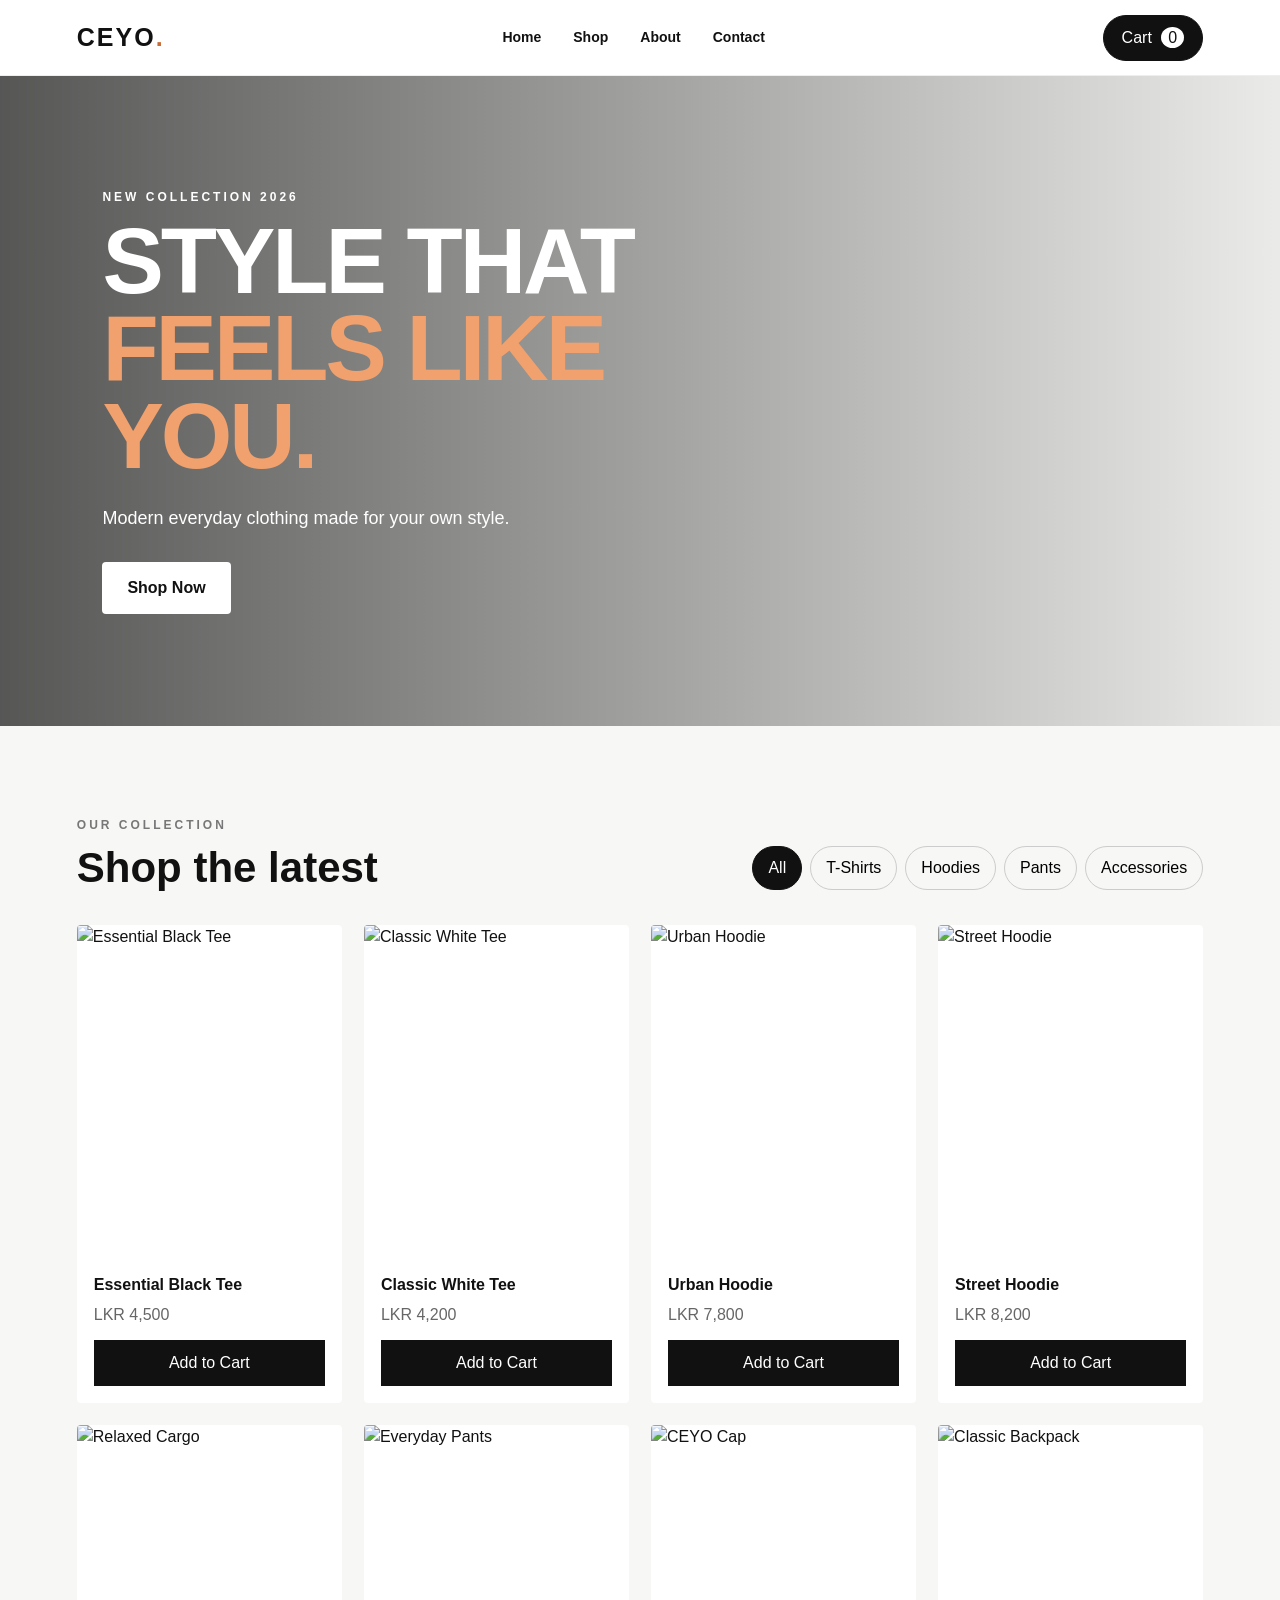
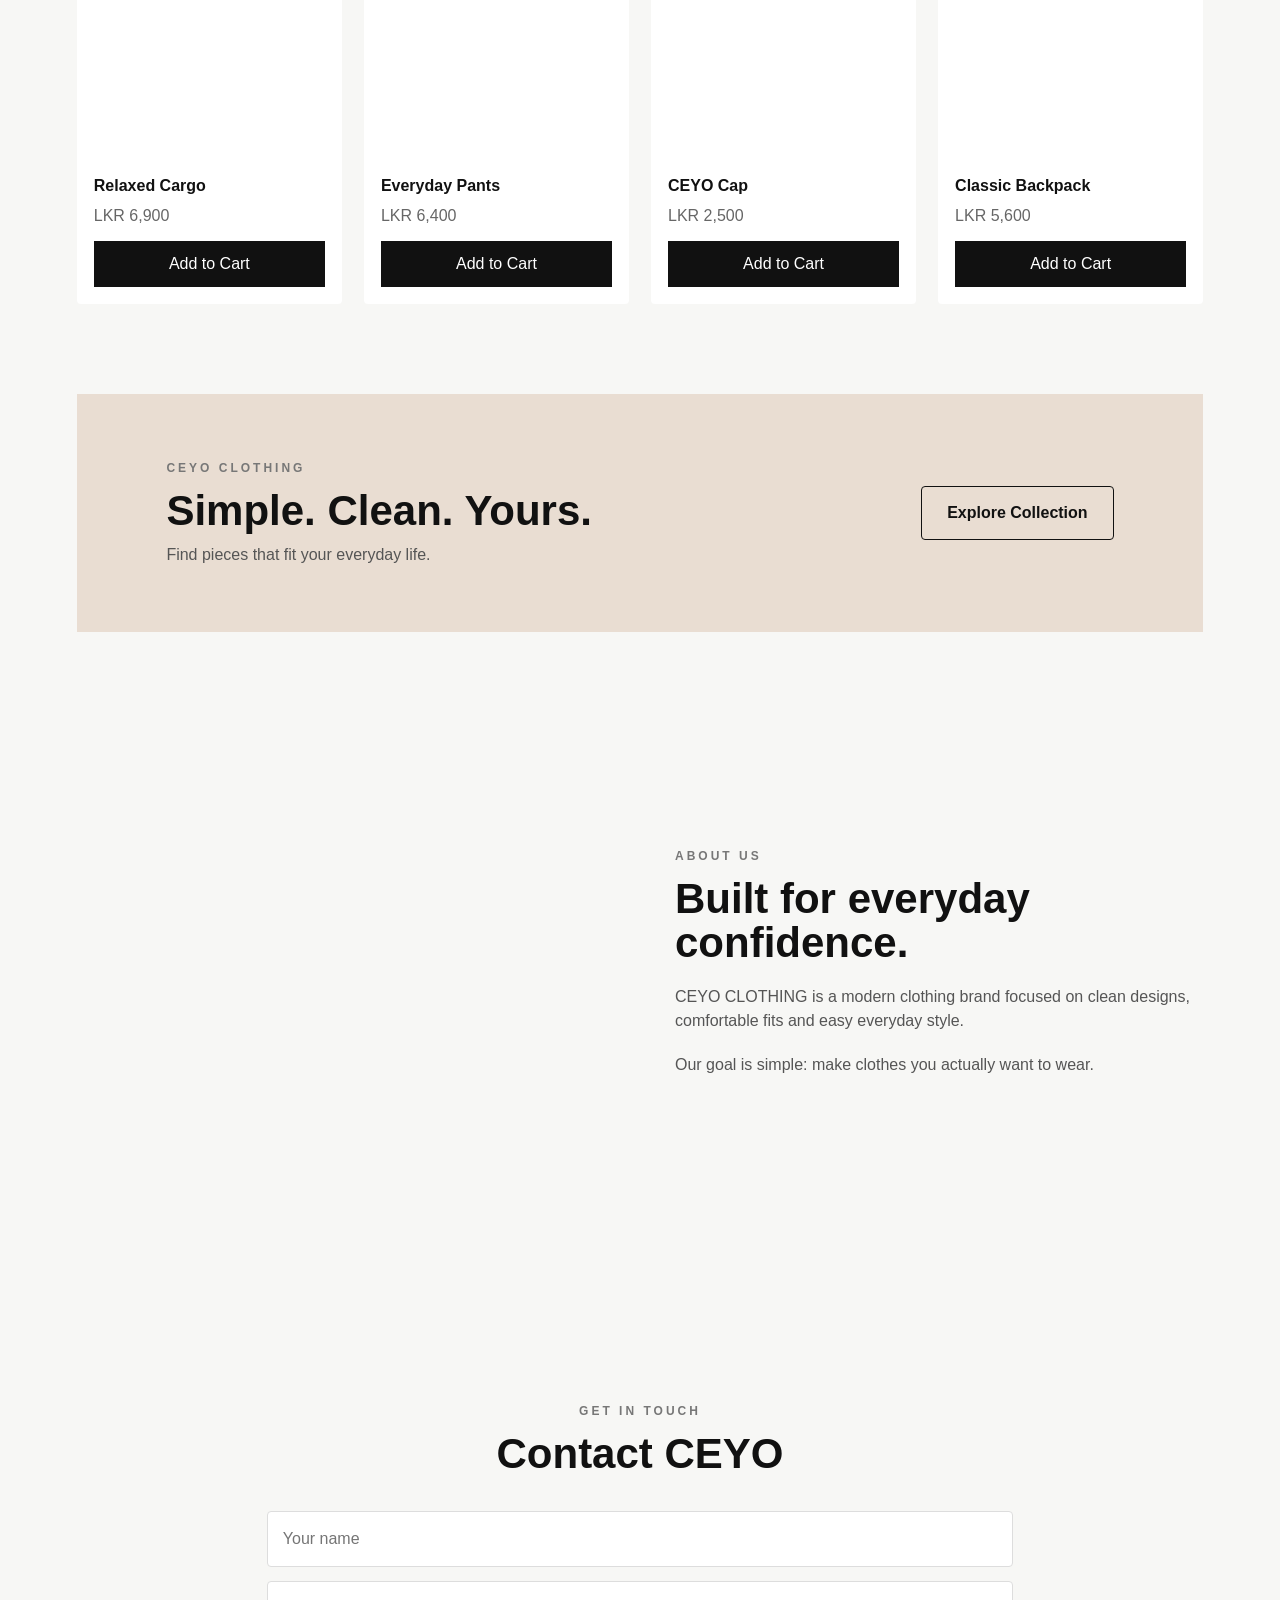
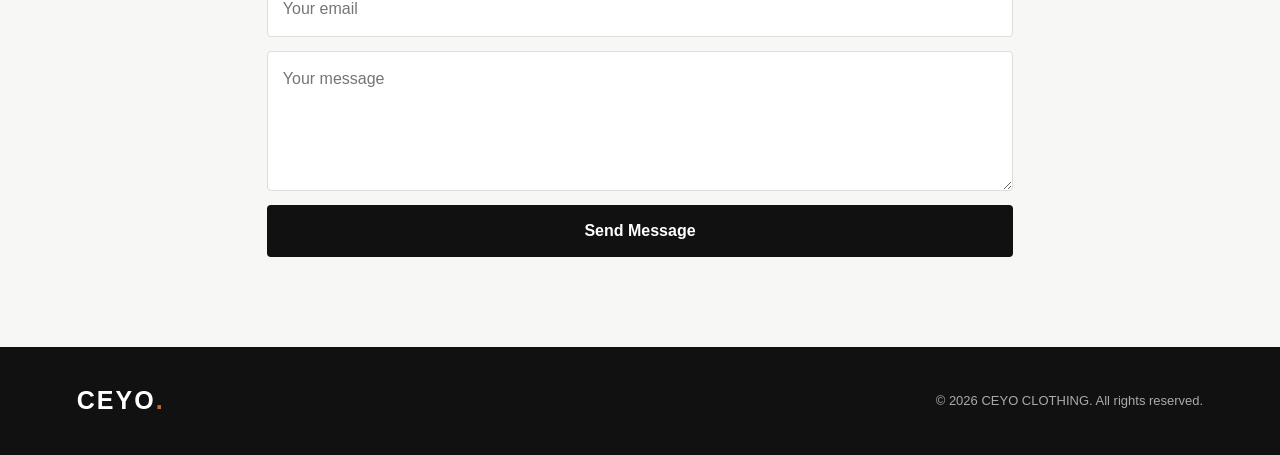
==== index.html @ 710467c2 "Add files via upload" ====
<!DOCTYPE html>
<html lang="en">
<head>
  <meta charset="UTF-8">
  <meta name="viewport" content="width=device-width, initial-scale=1.0">
  <title>CEYO CLOTHING</title>
  <link rel="stylesheet" href="style.css">
</head>
<body>
  <header class="header">
    <a href="#" class="logo">CEYO<span>.</span></a>
    <nav class="nav" id="nav">
      <a href="#home">Home</a>
      <a href="#shop">Shop</a>
      <a href="#about">About</a>
      <a href="#contact">Contact</a>
    </nav>
    <button class="cart-btn" id="cartBtn">Cart <span id="cartCount">0</span></button>
    <button class="menu-btn" id="menuBtn" aria-label="Open menu">☰</button>
  </header>

  <main>
    <section class="hero" id="home">
      <div class="hero-content">
        <p class="eyebrow">NEW COLLECTION 2026</p>
        <h1>STYLE THAT<br><span>FEELS LIKE YOU.</span></h1>
        <p>Modern everyday clothing made for your own style.</p>
        <a class="primary-btn" href="#shop">Shop Now</a>
      </div>
    </section>

    <section class="section" id="shop">
      <div class="section-head">
        <div>
          <p class="eyebrow">OUR COLLECTION</p>
          <h2>Shop the latest</h2>
        </div>
        <div class="filters">
          <button class="filter active" data-category="all">All</button>
          <button class="filter" data-category="tshirts">T-Shirts</button>
          <button class="filter" data-category="hoodies">Hoodies</button>
          <button class="filter" data-category="pants">Pants</button>
          <button class="filter" data-category="accessories">Accessories</button>
        </div>
      </div>
      <div class="products" id="products"></div>
    </section>

    <section class="promo">
      <div>
        <p class="eyebrow">CEYO CLOTHING</p>
        <h2>Simple. Clean. Yours.</h2>
        <p>Find pieces that fit your everyday life.</p>
      </div>
      <a class="secondary-btn" href="#shop">Explore Collection</a>
    </section>

    <section class="about section" id="about">
      <div class="about-image"></div>
      <div class="about-text">
        <p class="eyebrow">ABOUT US</p>
        <h2>Built for everyday confidence.</h2>
        <p>CEYO CLOTHING is a modern clothing brand focused on clean designs, comfortable fits and easy everyday style.</p>
        <p>Our goal is simple: make clothes you actually want to wear.</p>
      </div>
    </section>

    <section class="contact section" id="contact">
      <p class="eyebrow">GET IN TOUCH</p>
      <h2>Contact CEYO</h2>
      <form id="contactForm">
        <input type="text" placeholder="Your name" required>
        <input type="email" placeholder="Your email" required>
        <textarea placeholder="Your message" required></textarea>
        <button class="primary-btn" type="submit">Send Message</button>
      </form>
    </section>
  </main>

  <footer>
    <div class="logo">CEYO<span>.</span></div>
    <p>© 2026 CEYO CLOTHING. All rights reserved.</p>
  </footer>

  <div class="cart-panel" id="cartPanel">
    <div class="cart-top">
      <h3>Your Cart</h3>
      <button id="closeCart">×</button>
    </div>
    <div id="cartItems"></div>
    <div class="cart-total">
      <span>Total</span>
      <strong id="cartTotal">LKR 0</strong>
    </div>
    <button class="primary-btn checkout" id="checkoutBtn">Checkout</button>
  </div>
  <div class="overlay" id="overlay"></div>

  <script src="script.js"></script>
</body>
</html>
---- style.css ----
*{box-sizing:border-box;margin:0;padding:0}
html{scroll-behavior:smooth}
body{font-family:Arial,Helvetica,sans-serif;color:#111;background:#f7f7f5;line-height:1.5}
a{text-decoration:none;color:inherit}
button{font:inherit;cursor:pointer}
.header{height:76px;background:#fff;display:flex;align-items:center;justify-content:space-between;padding:0 6%;position:sticky;top:0;z-index:20;border-bottom:1px solid #eee}
.logo{font-size:25px;font-weight:900;letter-spacing:2px}.logo span{color:#c96b36}
.nav{display:flex;gap:32px;font-size:14px;font-weight:700}.nav a:hover{color:#c96b36}
.cart-btn{border:1px solid #111;background:#111;color:#fff;border-radius:30px;padding:10px 18px}
.cart-btn span{background:#fff;color:#111;border-radius:50%;padding:2px 7px;margin-left:5px}
.menu-btn{display:none;background:none;border:0;font-size:25px}
.hero{min-height:650px;background:linear-gradient(90deg,rgba(0,0,0,.65),rgba(0,0,0,.05)),url("https://images.unsplash.com/photo-1529139574466-a303027c1d8b?auto=format&fit=crop&w=1800&q=85") center/cover;display:flex;align-items:center;padding:8%}
.hero-content{color:#fff;max-width:620px}.eyebrow{font-size:12px;letter-spacing:3px;font-weight:800;margin-bottom:12px;color:#777}.hero .eyebrow{color:#fff}
.hero h1{font-size:clamp(48px,8vw,92px);line-height:.95;margin-bottom:25px;letter-spacing:-3px}.hero h1 span{color:#f0a16d}
.hero p:not(.eyebrow){font-size:18px;margin-bottom:30px}
.primary-btn,.secondary-btn{display:inline-block;border:0;padding:14px 25px;border-radius:4px;font-weight:800}
.primary-btn{background:#111;color:#fff}.hero .primary-btn{background:#fff;color:#111}.primary-btn:hover{opacity:.8}
.secondary-btn{border:1px solid #111}.section{padding:90px 6%}.section-head{display:flex;justify-content:space-between;align-items:end;gap:30px;margin-bottom:35px}
h2{font-size:42px;line-height:1.05}.filters{display:flex;gap:8px;flex-wrap:wrap}.filter{background:transparent;border:1px solid #ccc;padding:9px 15px;border-radius:30px}.filter.active,.filter:hover{background:#111;color:#fff;border-color:#111}
.products{display:grid;grid-template-columns:repeat(4,1fr);gap:22px}
.product-card{background:#fff;overflow:hidden;border-radius:4px}.product-img{width:100%;aspect-ratio:4/5;object-fit:cover;display:block}.product-info{padding:17px}.product-name{font-weight:800;margin-bottom:6px}.price{color:#666;margin-bottom:13px}.add-btn{width:100%;padding:11px;background:#111;color:#fff;border:0}
.promo{margin:0 6%;padding:65px 7%;background:#e9ddd2;display:flex;justify-content:space-between;align-items:center;gap:25px}.promo h2{margin-bottom:10px}.promo p:not(.eyebrow){color:#555}
.about{display:grid;grid-template-columns:1fr 1fr;gap:70px;align-items:center}.about-image{min-height:500px;background:url("https://images.unsplash.com/photo-1523381210434-271e8be1f52b?auto=format&fit=crop&w=1000&q=85") center/cover}.about-text p:not(.eyebrow){color:#555;margin:20px 0}
.contact{max-width:900px;margin:auto;text-align:center}.contact form{display:grid;gap:14px;margin-top:35px}.contact input,.contact textarea{width:100%;padding:15px;border:1px solid #ddd;background:#fff;border-radius:4px;font:inherit}.contact textarea{min-height:140px;resize:vertical}
footer{background:#111;color:#fff;padding:35px 6%;display:flex;justify-content:space-between;align-items:center}footer p{color:#aaa;font-size:13px}
.cart-panel{position:fixed;right:-420px;top:0;width:min(420px,100%);height:100vh;background:#fff;z-index:40;padding:25px;transition:.3s;display:flex;flex-direction:column}.cart-panel.open{right:0}.cart-top{display:flex;justify-content:space-between;align-items:center;border-bottom:1px solid #eee;padding-bottom:20px}.cart-top button{border:0;background:none;font-size:30px}.cart-items{flex:1}
#cartItems{overflow:auto;flex:1;padding:20px 0}.cart-row{display:flex;gap:12px;border-bottom:1px solid #eee;padding:12px 0}.cart-row img{width:70px;height:85px;object-fit:cover}.cart-row h4{font-size:14px}.remove{border:0;background:none;color:#c44;font-size:12px;margin-top:8px}.cart-total{display:flex;justify-content:space-between;padding:20px 0;font-size:18px}.checkout{width:100%}
.overlay{position:fixed;inset:0;background:rgba(0,0,0,.45);z-index:30;display:none}.overlay.show{display:block}
@media(max-width:900px){.products{grid-template-columns:repeat(2,1fr)}.about{grid-template-columns:1fr}.about-image{min-height:400px}.section-head{align-items:start;flex-direction:column}.hero{min-height:580px}}
@media(max-width:600px){.header{padding:0 5%}.nav{display:none;position:absolute;top:76px;left:0;right:0;background:#fff;padding:20px 5%;flex-direction:column;gap:18px;border-bottom:1px solid #eee}.nav.open{display:flex}.menu-btn{display:block}.cart-btn{margin-left:auto;margin-right:12px}.hero{padding:12% 6%;min-height:560px}.hero h1{font-size:52px}.section{padding:65px 5%}.products{grid-template-columns:1fr 1fr;gap:12px}.product-info{padding:12px}.promo{margin:0 5%;padding:40px 7%;flex-direction:column;align-items:flex-start}.promo h2,h2{font-size:34px}.about-image{min-height:330px}footer{flex-direction:column;gap:12px;text-align:center}}
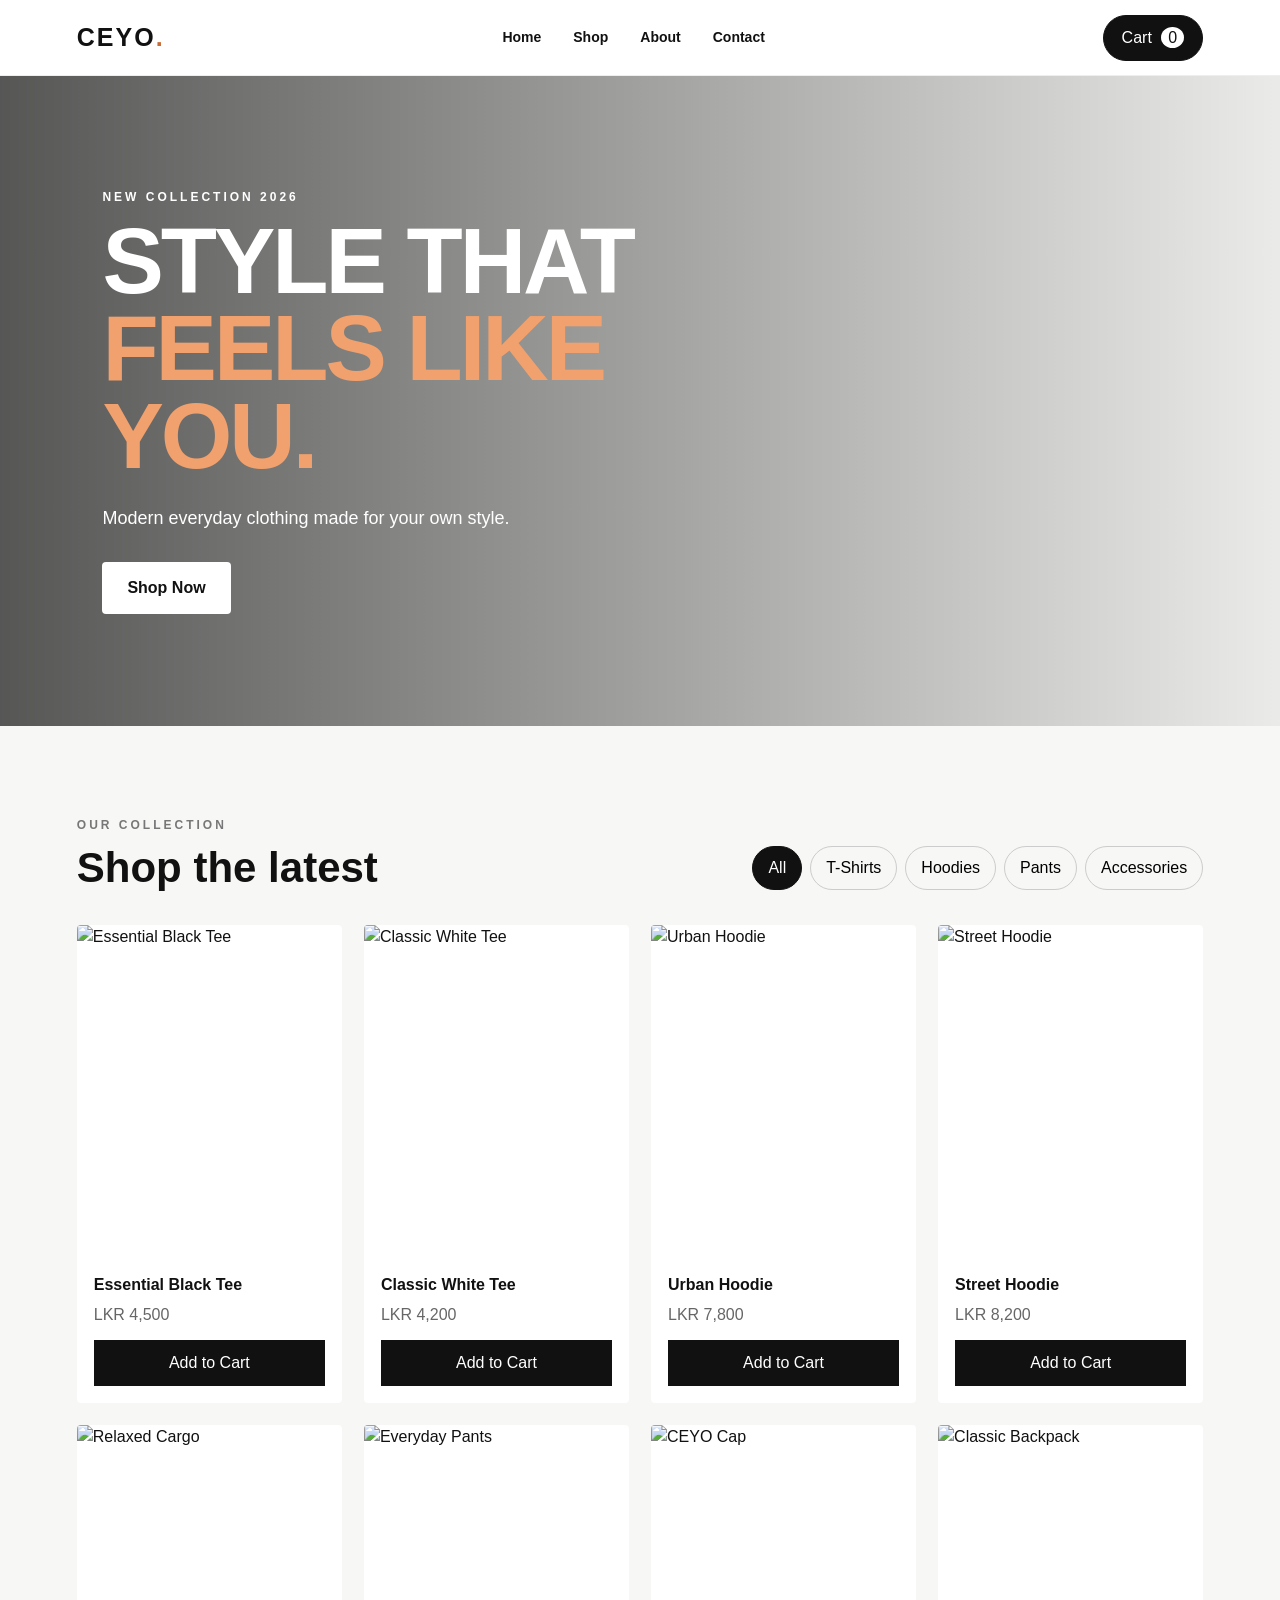
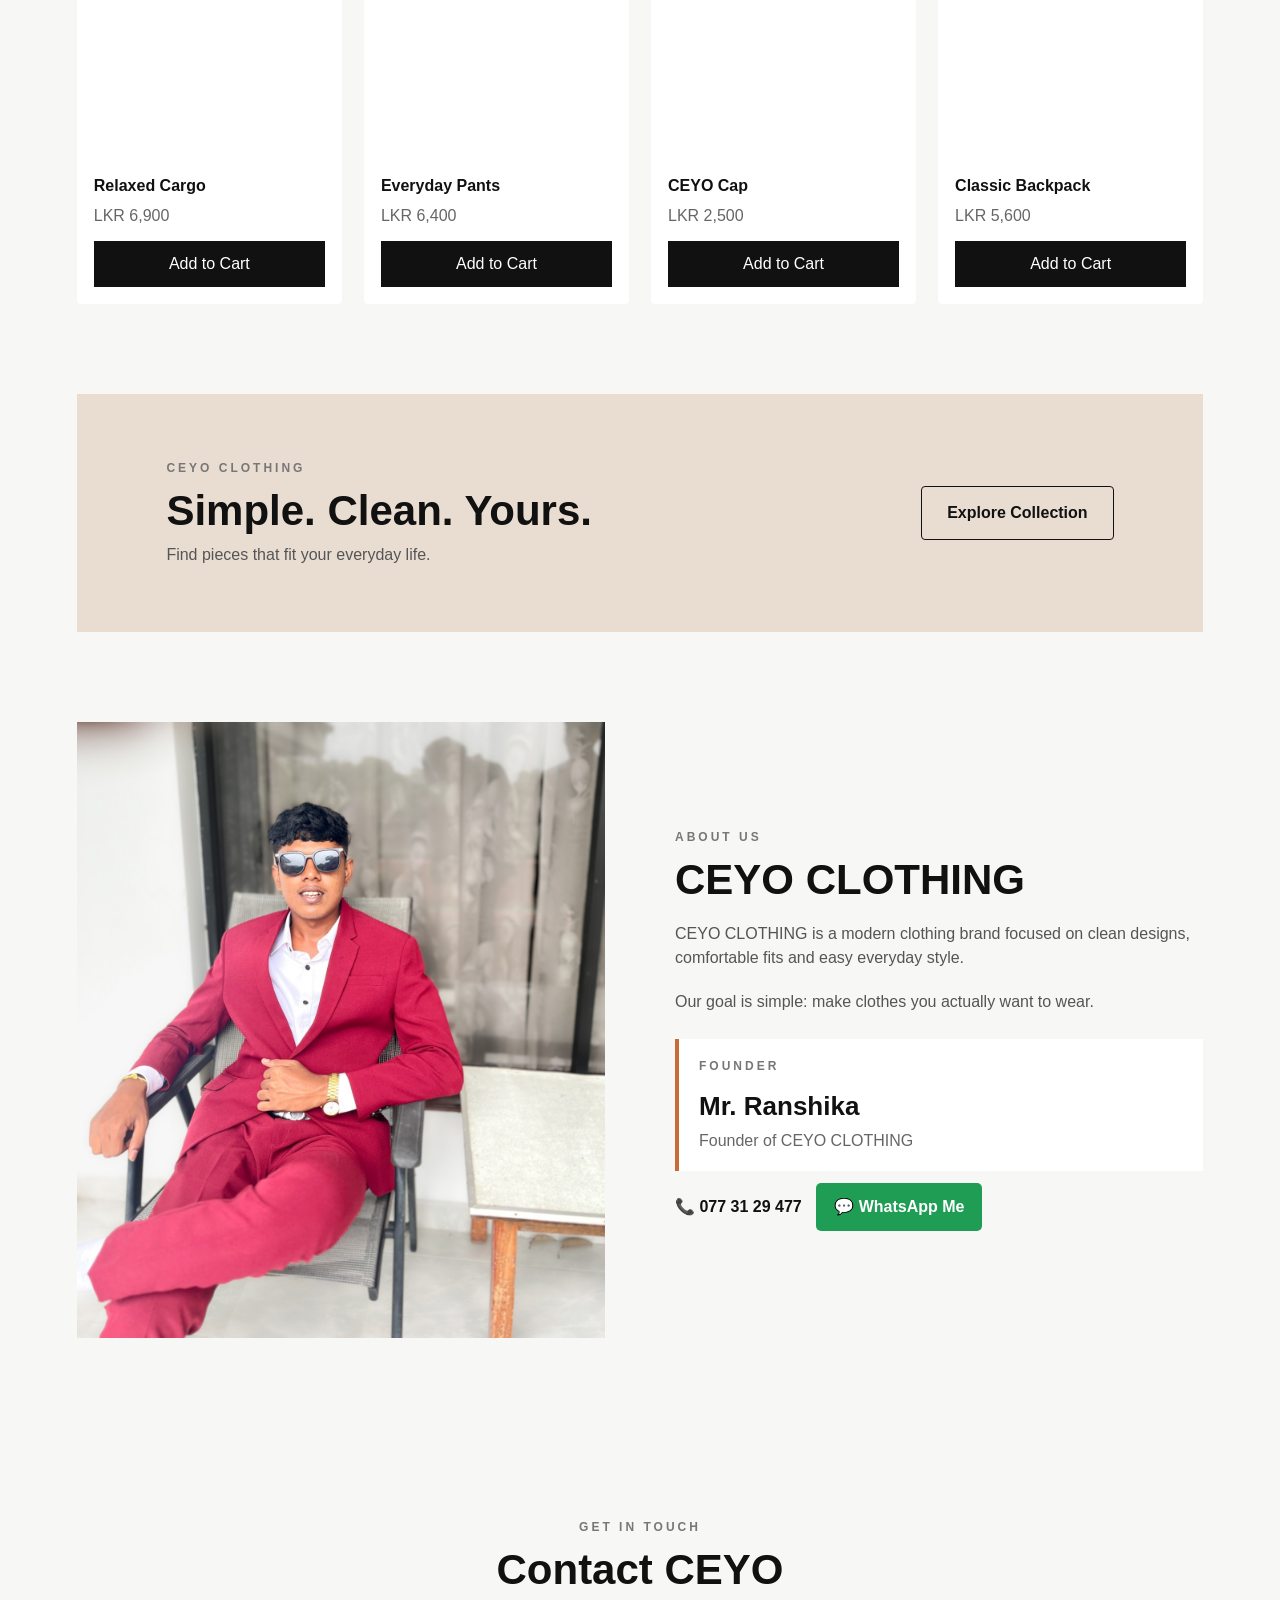
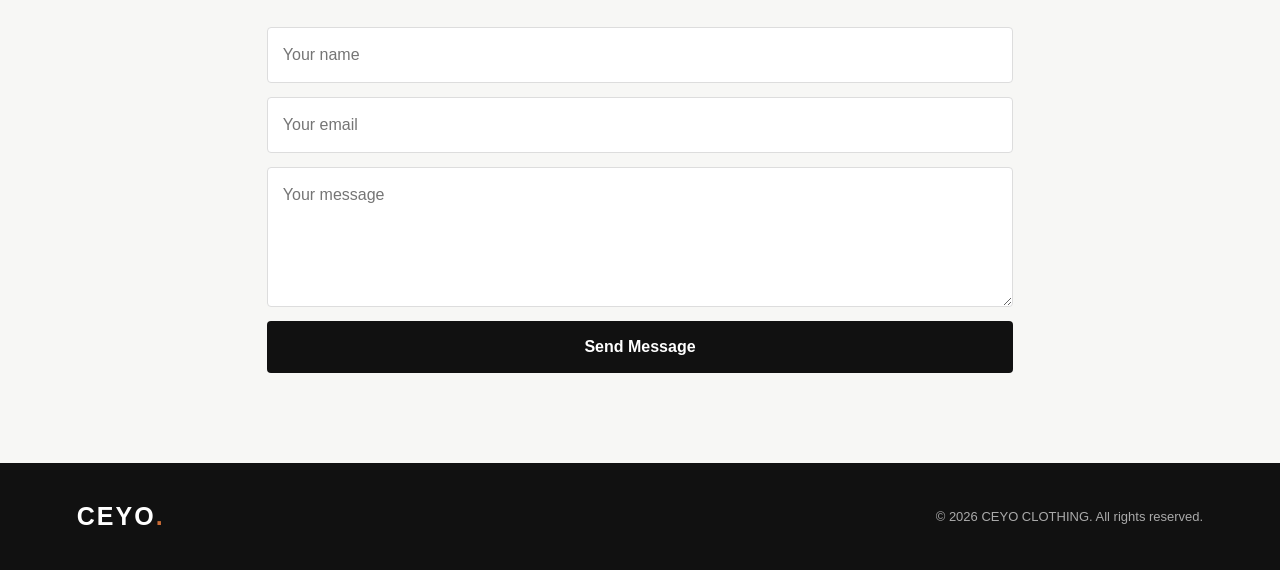
==== commit bb7410e1: "Add files via upload" ====
--- a/index.html
+++ b/index.html
@@ -56,12 +56,21 @@
     </section>
 
     <section class="about section" id="about">
-      <div class="about-image"></div>
+      <div class="about-image founder-photo">
+        <img src="founder.jpg" alt="Founder of CEYO CLOTHING - Mr. Ranshika">
+      </div>
       <div class="about-text">
         <p class="eyebrow">ABOUT US</p>
-        <h2>Built for everyday confidence.</h2>
+        <h2>CEYO CLOTHING</h2>
         <p>CEYO CLOTHING is a modern clothing brand focused on clean designs, comfortable fits and easy everyday style.</p>
         <p>Our goal is simple: make clothes you actually want to wear.</p>
+        <div class="founder-card">
+          <p class="eyebrow">FOUNDER</p>
+          <h3>Mr. Ranshika</h3>
+          <p>Founder of CEYO CLOTHING</p>
+        </div>
+        <a class="contact-number" href="tel:+94773129477">📞 077 31 29 477</a>
+        <a class="whatsapp-btn" href="https://wa.me/94773129477" target="_blank" rel="noopener">💬 WhatsApp Me</a>
       </div>
     </section>
 
--- a/style.css
+++ b/style.css
@@ -28,3 +28,14 @@
 .overlay{position:fixed;inset:0;background:rgba(0,0,0,.45);z-index:30;display:none}.overlay.show{display:block}
 @media(max-width:900px){.products{grid-template-columns:repeat(2,1fr)}.about{grid-template-columns:1fr}.about-image{min-height:400px}.section-head{align-items:start;flex-direction:column}.hero{min-height:580px}}
 @media(max-width:600px){.header{padding:0 5%}.nav{display:none;position:absolute;top:76px;left:0;right:0;background:#fff;padding:20px 5%;flex-direction:column;gap:18px;border-bottom:1px solid #eee}.nav.open{display:flex}.menu-btn{display:block}.cart-btn{margin-left:auto;margin-right:12px}.hero{padding:12% 6%;min-height:560px}.hero h1{font-size:52px}.section{padding:65px 5%}.products{grid-template-columns:1fr 1fr;gap:12px}.product-info{padding:12px}.promo{margin:0 5%;padding:40px 7%;flex-direction:column;align-items:flex-start}.promo h2,h2{font-size:34px}.about-image{min-height:330px}footer{flex-direction:column;gap:12px;text-align:center}}
+
+/* Founder / About section */
+.founder-photo{overflow:hidden;background:#ddd;min-height:500px}
+.founder-photo img{width:100%;height:100%;min-height:500px;object-fit:cover;display:block}
+.founder-card{margin-top:25px;padding:18px 20px;border-left:4px solid #c96b36;background:#fff}
+.founder-card h3{font-size:26px;margin:2px 0 3px}
+.founder-card p:not(.eyebrow){color:#666;margin:0}
+.contact-number{display:inline-block;margin-top:22px;margin-right:10px;font-weight:800}
+.whatsapp-btn{display:inline-block;margin-top:12px;padding:12px 18px;border-radius:5px;background:#1f9d55;color:#fff;font-weight:800}
+.whatsapp-btn:hover{opacity:.85}
+@media(max-width:600px){.founder-photo,.founder-photo img{min-height:390px}.contact-number{display:block;margin-right:0}}
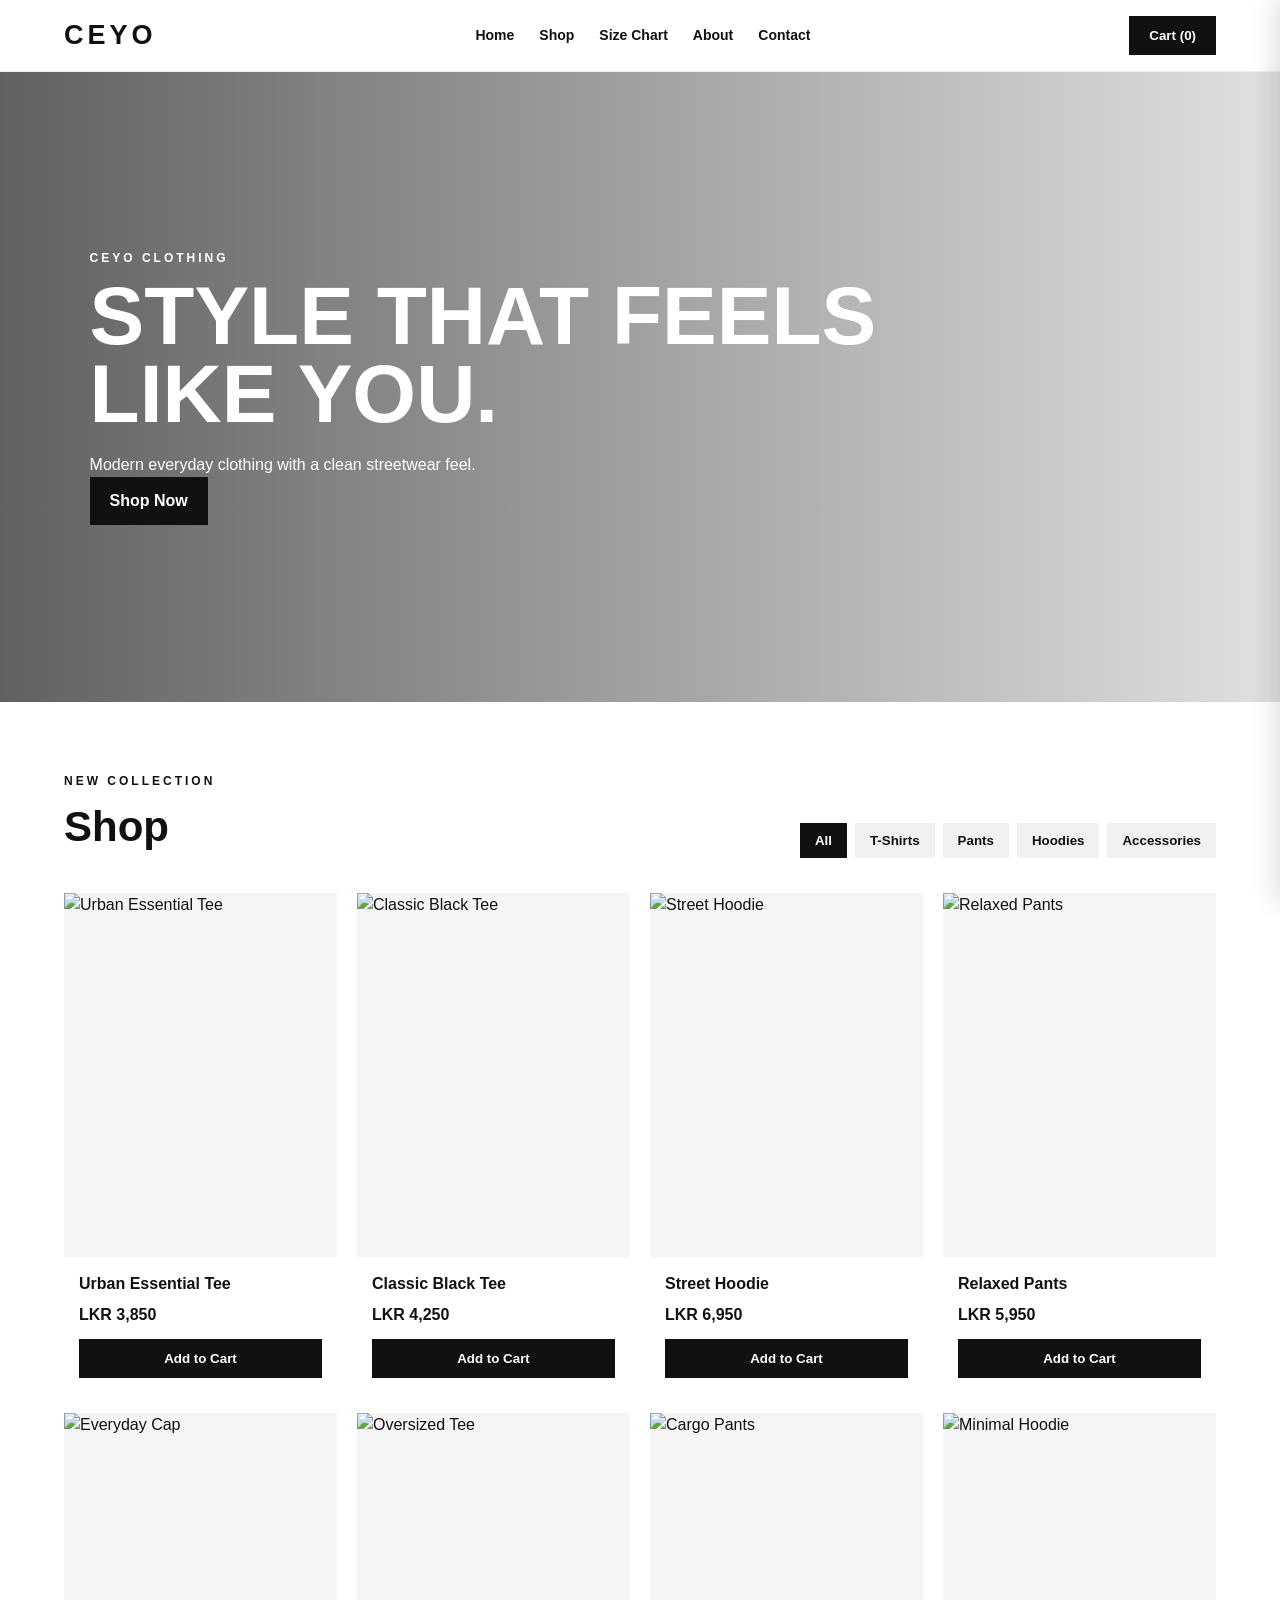
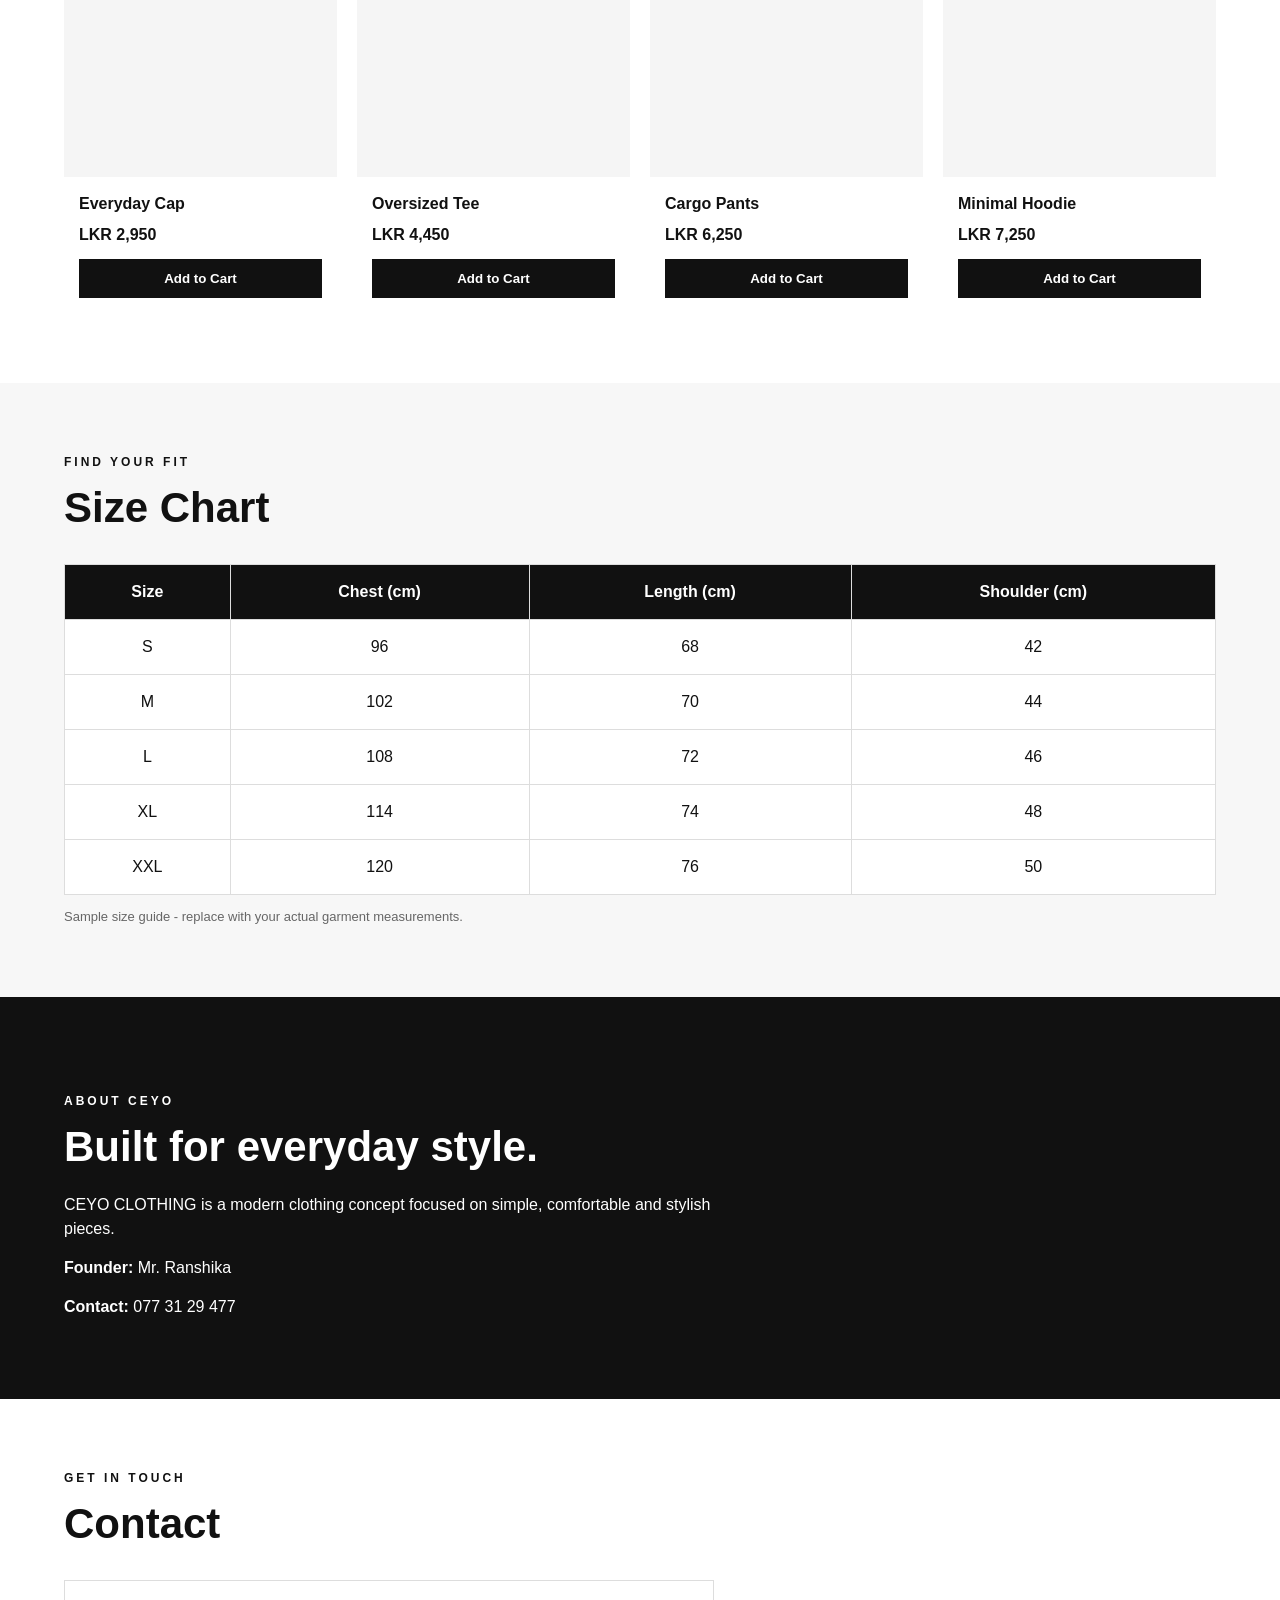
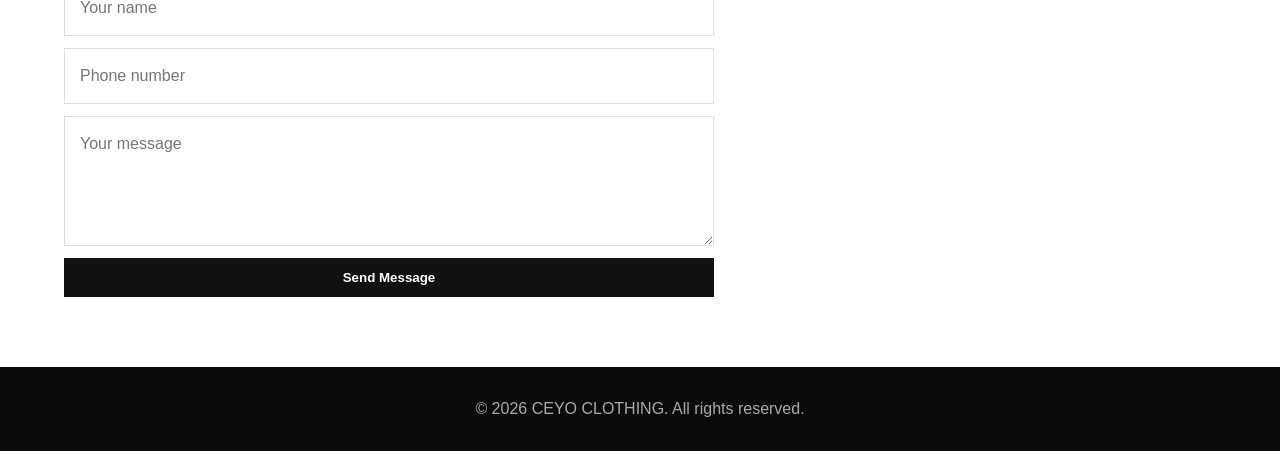
==== commit 6d6e587e: "Add files via upload" ====
--- a/index.html
+++ b/index.html
@@ -1,110 +1,17 @@
 <!DOCTYPE html>
 <html lang="en">
 <head>
-  <meta charset="UTF-8">
-  <meta name="viewport" content="width=device-width, initial-scale=1.0">
-  <title>CEYO CLOTHING</title>
-  <link rel="stylesheet" href="style.css">
+<meta charset="UTF-8"><meta name="viewport" content="width=device-width, initial-scale=1.0">
+<title>CEYO CLOTHING</title><link rel="stylesheet" href="style.css">
 </head>
 <body>
-  <header class="header">
-    <a href="#" class="logo">CEYO<span>.</span></a>
-    <nav class="nav" id="nav">
-      <a href="#home">Home</a>
-      <a href="#shop">Shop</a>
-      <a href="#about">About</a>
-      <a href="#contact">Contact</a>
-    </nav>
-    <button class="cart-btn" id="cartBtn">Cart <span id="cartCount">0</span></button>
-    <button class="menu-btn" id="menuBtn" aria-label="Open menu">☰</button>
-  </header>
-
-  <main>
-    <section class="hero" id="home">
-      <div class="hero-content">
-        <p class="eyebrow">NEW COLLECTION 2026</p>
-        <h1>STYLE THAT<br><span>FEELS LIKE YOU.</span></h1>
-        <p>Modern everyday clothing made for your own style.</p>
-        <a class="primary-btn" href="#shop">Shop Now</a>
-      </div>
-    </section>
-
-    <section class="section" id="shop">
-      <div class="section-head">
-        <div>
-          <p class="eyebrow">OUR COLLECTION</p>
-          <h2>Shop the latest</h2>
-        </div>
-        <div class="filters">
-          <button class="filter active" data-category="all">All</button>
-          <button class="filter" data-category="tshirts">T-Shirts</button>
-          <button class="filter" data-category="hoodies">Hoodies</button>
-          <button class="filter" data-category="pants">Pants</button>
-          <button class="filter" data-category="accessories">Accessories</button>
-        </div>
-      </div>
-      <div class="products" id="products"></div>
-    </section>
-
-    <section class="promo">
-      <div>
-        <p class="eyebrow">CEYO CLOTHING</p>
-        <h2>Simple. Clean. Yours.</h2>
-        <p>Find pieces that fit your everyday life.</p>
-      </div>
-      <a class="secondary-btn" href="#shop">Explore Collection</a>
-    </section>
-
-    <section class="about section" id="about">
-      <div class="about-image founder-photo">
-        <img src="founder.jpg" alt="Founder of CEYO CLOTHING - Mr. Ranshika">
-      </div>
-      <div class="about-text">
-        <p class="eyebrow">ABOUT US</p>
-        <h2>CEYO CLOTHING</h2>
-        <p>CEYO CLOTHING is a modern clothing brand focused on clean designs, comfortable fits and easy everyday style.</p>
-        <p>Our goal is simple: make clothes you actually want to wear.</p>
-        <div class="founder-card">
-          <p class="eyebrow">FOUNDER</p>
-          <h3>Mr. Ranshika</h3>
-          <p>Founder of CEYO CLOTHING</p>
-        </div>
-        <a class="contact-number" href="tel:+94773129477">📞 077 31 29 477</a>
-        <a class="whatsapp-btn" href="https://wa.me/94773129477" target="_blank" rel="noopener">💬 WhatsApp Me</a>
-      </div>
-    </section>
-
-    <section class="contact section" id="contact">
-      <p class="eyebrow">GET IN TOUCH</p>
-      <h2>Contact CEYO</h2>
-      <form id="contactForm">
-        <input type="text" placeholder="Your name" required>
-        <input type="email" placeholder="Your email" required>
-        <textarea placeholder="Your message" required></textarea>
-        <button class="primary-btn" type="submit">Send Message</button>
-      </form>
-    </section>
-  </main>
-
-  <footer>
-    <div class="logo">CEYO<span>.</span></div>
-    <p>© 2026 CEYO CLOTHING. All rights reserved.</p>
-  </footer>
-
-  <div class="cart-panel" id="cartPanel">
-    <div class="cart-top">
-      <h3>Your Cart</h3>
-      <button id="closeCart">×</button>
-    </div>
-    <div id="cartItems"></div>
-    <div class="cart-total">
-      <span>Total</span>
-      <strong id="cartTotal">LKR 0</strong>
-    </div>
-    <button class="primary-btn checkout" id="checkoutBtn">Checkout</button>
-  </div>
-  <div class="overlay" id="overlay"></div>
-
-  <script src="script.js"></script>
-</body>
-</html>
+<header><div class="logo">CEYO</div><nav><a href="#home">Home</a><a href="#shop">Shop</a><a href="#sizes">Size Chart</a><a href="#about">About</a><a href="#contact">Contact</a></nav><button id="cartBtn">Cart (<span id="cartCount">0</span>)</button></header>
+<section id="home" class="hero"><div><p class="eyebrow">CEYO CLOTHING</p><h1>STYLE THAT FEELS LIKE YOU.</h1><p>Modern everyday clothing with a clean streetwear feel.</p><a class="btn" href="#shop">Shop Now</a></div></section>
+<section id="shop" class="section"><div class="section-head"><div><p class="eyebrow">NEW COLLECTION</p><h2>Shop</h2></div><div class="filters"><button class="filter active" data-cat="All">All</button><button class="filter" data-cat="T-Shirts">T-Shirts</button><button class="filter" data-cat="Pants">Pants</button><button class="filter" data-cat="Hoodies">Hoodies</button><button class="filter" data-cat="Accessories">Accessories</button></div></div><div id="products" class="grid"></div></section>
+<section id="sizes" class="section size-section"><p class="eyebrow">FIND YOUR FIT</p><h2>Size Chart</h2><div class="table-wrap"><table><thead><tr><th>Size</th><th>Chest (cm)</th><th>Length (cm)</th><th>Shoulder (cm)</th></tr></thead><tbody><tr><td>S</td><td>96</td><td>68</td><td>42</td></tr><tr><td>M</td><td>102</td><td>70</td><td>44</td></tr><tr><td>L</td><td>108</td><td>72</td><td>46</td></tr><tr><td>XL</td><td>114</td><td>74</td><td>48</td></tr><tr><td>XXL</td><td>120</td><td>76</td><td>50</td></tr></tbody></table></div><p class="note">Sample size guide - replace with your actual garment measurements.</p></section>
+<section id="about" class="about"><p class="eyebrow">ABOUT CEYO</p><h2>Built for everyday style.</h2><p>CEYO CLOTHING is a modern clothing concept focused on simple, comfortable and stylish pieces.</p><p><strong>Founder:</strong> Mr. Ranshika</p><p><strong>Contact:</strong> 077 31 29 477</p></section>
+<section id="contact" class="section"><p class="eyebrow">GET IN TOUCH</p><h2>Contact</h2><form id="contactForm"><input required placeholder="Your name"><input required type="tel" placeholder="Phone number"><textarea required placeholder="Your message"></textarea><button class="btn" type="submit">Send Message</button></form></section>
+<footer>© 2026 CEYO CLOTHING. All rights reserved.</footer>
+<div id="cartPanel" class="cart-panel"><div class="cart-head"><h3>Your Cart</h3><button id="closeCart">×</button></div><div id="cartItems"></div><div class="cart-total">Total: LKR <span id="cartTotal">0</span></div></div>
+<script src="script.js"></script>
+</body></html>
--- a/style.css
+++ b/style.css
@@ -1,41 +1 @@
-*{box-sizing:border-box;margin:0;padding:0}
-html{scroll-behavior:smooth}
-body{font-family:Arial,Helvetica,sans-serif;color:#111;background:#f7f7f5;line-height:1.5}
-a{text-decoration:none;color:inherit}
-button{font:inherit;cursor:pointer}
-.header{height:76px;background:#fff;display:flex;align-items:center;justify-content:space-between;padding:0 6%;position:sticky;top:0;z-index:20;border-bottom:1px solid #eee}
-.logo{font-size:25px;font-weight:900;letter-spacing:2px}.logo span{color:#c96b36}
-.nav{display:flex;gap:32px;font-size:14px;font-weight:700}.nav a:hover{color:#c96b36}
-.cart-btn{border:1px solid #111;background:#111;color:#fff;border-radius:30px;padding:10px 18px}
-.cart-btn span{background:#fff;color:#111;border-radius:50%;padding:2px 7px;margin-left:5px}
-.menu-btn{display:none;background:none;border:0;font-size:25px}
-.hero{min-height:650px;background:linear-gradient(90deg,rgba(0,0,0,.65),rgba(0,0,0,.05)),url("https://images.unsplash.com/photo-1529139574466-a303027c1d8b?auto=format&fit=crop&w=1800&q=85") center/cover;display:flex;align-items:center;padding:8%}
-.hero-content{color:#fff;max-width:620px}.eyebrow{font-size:12px;letter-spacing:3px;font-weight:800;margin-bottom:12px;color:#777}.hero .eyebrow{color:#fff}
-.hero h1{font-size:clamp(48px,8vw,92px);line-height:.95;margin-bottom:25px;letter-spacing:-3px}.hero h1 span{color:#f0a16d}
-.hero p:not(.eyebrow){font-size:18px;margin-bottom:30px}
-.primary-btn,.secondary-btn{display:inline-block;border:0;padding:14px 25px;border-radius:4px;font-weight:800}
-.primary-btn{background:#111;color:#fff}.hero .primary-btn{background:#fff;color:#111}.primary-btn:hover{opacity:.8}
-.secondary-btn{border:1px solid #111}.section{padding:90px 6%}.section-head{display:flex;justify-content:space-between;align-items:end;gap:30px;margin-bottom:35px}
-h2{font-size:42px;line-height:1.05}.filters{display:flex;gap:8px;flex-wrap:wrap}.filter{background:transparent;border:1px solid #ccc;padding:9px 15px;border-radius:30px}.filter.active,.filter:hover{background:#111;color:#fff;border-color:#111}
-.products{display:grid;grid-template-columns:repeat(4,1fr);gap:22px}
-.product-card{background:#fff;overflow:hidden;border-radius:4px}.product-img{width:100%;aspect-ratio:4/5;object-fit:cover;display:block}.product-info{padding:17px}.product-name{font-weight:800;margin-bottom:6px}.price{color:#666;margin-bottom:13px}.add-btn{width:100%;padding:11px;background:#111;color:#fff;border:0}
-.promo{margin:0 6%;padding:65px 7%;background:#e9ddd2;display:flex;justify-content:space-between;align-items:center;gap:25px}.promo h2{margin-bottom:10px}.promo p:not(.eyebrow){color:#555}
-.about{display:grid;grid-template-columns:1fr 1fr;gap:70px;align-items:center}.about-image{min-height:500px;background:url("https://images.unsplash.com/photo-1523381210434-271e8be1f52b?auto=format&fit=crop&w=1000&q=85") center/cover}.about-text p:not(.eyebrow){color:#555;margin:20px 0}
-.contact{max-width:900px;margin:auto;text-align:center}.contact form{display:grid;gap:14px;margin-top:35px}.contact input,.contact textarea{width:100%;padding:15px;border:1px solid #ddd;background:#fff;border-radius:4px;font:inherit}.contact textarea{min-height:140px;resize:vertical}
-footer{background:#111;color:#fff;padding:35px 6%;display:flex;justify-content:space-between;align-items:center}footer p{color:#aaa;font-size:13px}
-.cart-panel{position:fixed;right:-420px;top:0;width:min(420px,100%);height:100vh;background:#fff;z-index:40;padding:25px;transition:.3s;display:flex;flex-direction:column}.cart-panel.open{right:0}.cart-top{display:flex;justify-content:space-between;align-items:center;border-bottom:1px solid #eee;padding-bottom:20px}.cart-top button{border:0;background:none;font-size:30px}.cart-items{flex:1}
-#cartItems{overflow:auto;flex:1;padding:20px 0}.cart-row{display:flex;gap:12px;border-bottom:1px solid #eee;padding:12px 0}.cart-row img{width:70px;height:85px;object-fit:cover}.cart-row h4{font-size:14px}.remove{border:0;background:none;color:#c44;font-size:12px;margin-top:8px}.cart-total{display:flex;justify-content:space-between;padding:20px 0;font-size:18px}.checkout{width:100%}
-.overlay{position:fixed;inset:0;background:rgba(0,0,0,.45);z-index:30;display:none}.overlay.show{display:block}
-@media(max-width:900px){.products{grid-template-columns:repeat(2,1fr)}.about{grid-template-columns:1fr}.about-image{min-height:400px}.section-head{align-items:start;flex-direction:column}.hero{min-height:580px}}
-@media(max-width:600px){.header{padding:0 5%}.nav{display:none;position:absolute;top:76px;left:0;right:0;background:#fff;padding:20px 5%;flex-direction:column;gap:18px;border-bottom:1px solid #eee}.nav.open{display:flex}.menu-btn{display:block}.cart-btn{margin-left:auto;margin-right:12px}.hero{padding:12% 6%;min-height:560px}.hero h1{font-size:52px}.section{padding:65px 5%}.products{grid-template-columns:1fr 1fr;gap:12px}.product-info{padding:12px}.promo{margin:0 5%;padding:40px 7%;flex-direction:column;align-items:flex-start}.promo h2,h2{font-size:34px}.about-image{min-height:330px}footer{flex-direction:column;gap:12px;text-align:center}}
-
-/* Founder / About section */
-.founder-photo{overflow:hidden;background:#ddd;min-height:500px}
-.founder-photo img{width:100%;height:100%;min-height:500px;object-fit:cover;display:block}
-.founder-card{margin-top:25px;padding:18px 20px;border-left:4px solid #c96b36;background:#fff}
-.founder-card h3{font-size:26px;margin:2px 0 3px}
-.founder-card p:not(.eyebrow){color:#666;margin:0}
-.contact-number{display:inline-block;margin-top:22px;margin-right:10px;font-weight:800}
-.whatsapp-btn{display:inline-block;margin-top:12px;padding:12px 18px;border-radius:5px;background:#1f9d55;color:#fff;font-weight:800}
-.whatsapp-btn:hover{opacity:.85}
-@media(max-width:600px){.founder-photo,.founder-photo img{min-height:390px}.contact-number{display:block;margin-right:0}}
+*{box-sizing:border-box;margin:0;padding:0}body{font-family:Arial,Helvetica,sans-serif;color:#111;background:#fff;line-height:1.5}header{height:72px;display:flex;align-items:center;justify-content:space-between;padding:0 5%;border-bottom:1px solid #eee;position:sticky;top:0;background:#fff;z-index:10}.logo{font-size:27px;font-weight:900;letter-spacing:4px}nav{display:flex;gap:25px}nav a{color:#111;text-decoration:none;font-size:14px;font-weight:600}button,.btn{border:0;background:#111;color:#fff;padding:12px 20px;cursor:pointer;font-weight:700;text-decoration:none;display:inline-block}.hero{min-height:70vh;background:linear-gradient(90deg,rgba(0,0,0,.62),rgba(0,0,0,.12)),url('https://images.unsplash.com/photo-1529139574466-a303027c1d8b?auto=format&fit=crop&w=1600&q=85') center/cover;display:flex;align-items:center;padding:7%;color:#fff}.hero h1{font-size:clamp(42px,7vw,82px);max-width:800px;line-height:.95;margin:10px 0 20px}.eyebrow{font-size:12px;letter-spacing:3px;font-weight:800}.section{padding:70px 5%}.section-head{display:flex;justify-content:space-between;align-items:end;gap:25px;margin-bottom:35px}.section h2,.about h2{font-size:42px;margin-top:5px}.filters{display:flex;gap:8px;flex-wrap:wrap}.filter{background:#f1f1f1;color:#111;padding:10px 15px}.filter.active{background:#111;color:#fff}.grid{display:grid;grid-template-columns:repeat(4,1fr);gap:20px}.card{background:#f5f5f5}.card img{width:100%;aspect-ratio:3/4;object-fit:cover;display:block}.card-info{padding:15px;background:#fff}.card h3{font-size:16px}.price{font-weight:800;margin:7px 0 12px}.add{width:100%}.size-section{background:#f7f7f7}.table-wrap{overflow-x:auto;margin-top:25px}.table-wrap table{width:100%;border-collapse:collapse;background:#fff;min-width:600px}.table-wrap th,.table-wrap td{padding:15px;border:1px solid #ddd;text-align:center}.table-wrap th{background:#111;color:#fff}.note{font-size:13px;margin-top:12px;color:#666}.about{padding:80px 5%;background:#111;color:#fff}.about p{max-width:650px;margin-top:15px}form{max-width:650px;display:grid;gap:12px;margin-top:25px}input,textarea{padding:15px;border:1px solid #ddd;font:inherit}textarea{min-height:130px}footer{text-align:center;padding:30px;background:#0b0b0b;color:#aaa}.cart-panel{position:fixed;right:-420px;top:0;width:min(420px,100%);height:100%;background:#fff;z-index:30;padding:25px;box-shadow:-5px 0 25px #0002;transition:.3s;overflow:auto}.cart-panel.open{right:0}.cart-head{display:flex;justify-content:space-between}.cart-head button{font-size:25px;padding:0 10px}.cart-row{display:flex;justify-content:space-between;border-bottom:1px solid #eee;padding:15px 0}.cart-total{font-weight:900;font-size:20px;padding-top:20px}@media(max-width:900px){nav{display:none}.grid{grid-template-columns:repeat(2,1fr)}.section-head{display:block}.filters{margin-top:20px}}@media(max-width:520px){.grid{grid-template-columns:1fr 1fr;gap:10px}.section{padding:50px 4%}.hero{min-height:65vh}.hero h1{font-size:45px}.card-info{padding:10px}.card h3{font-size:14px}}
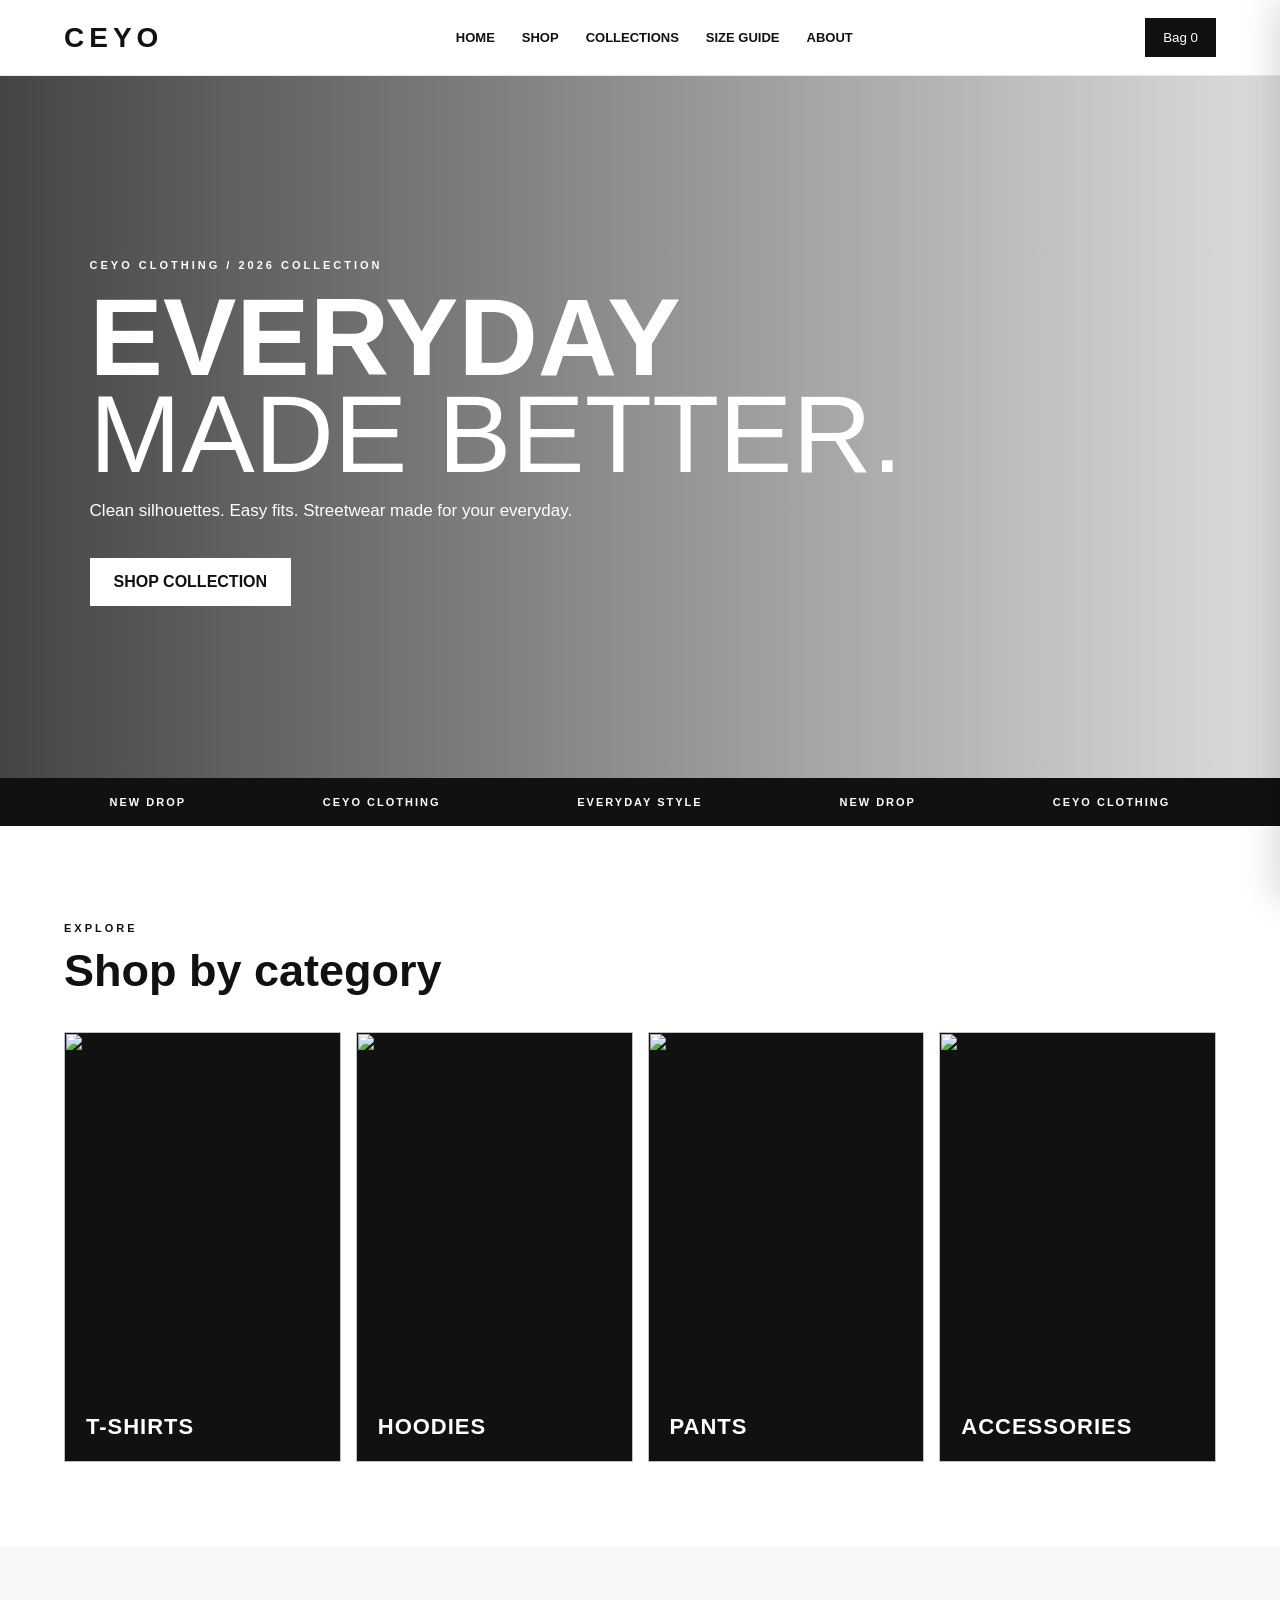
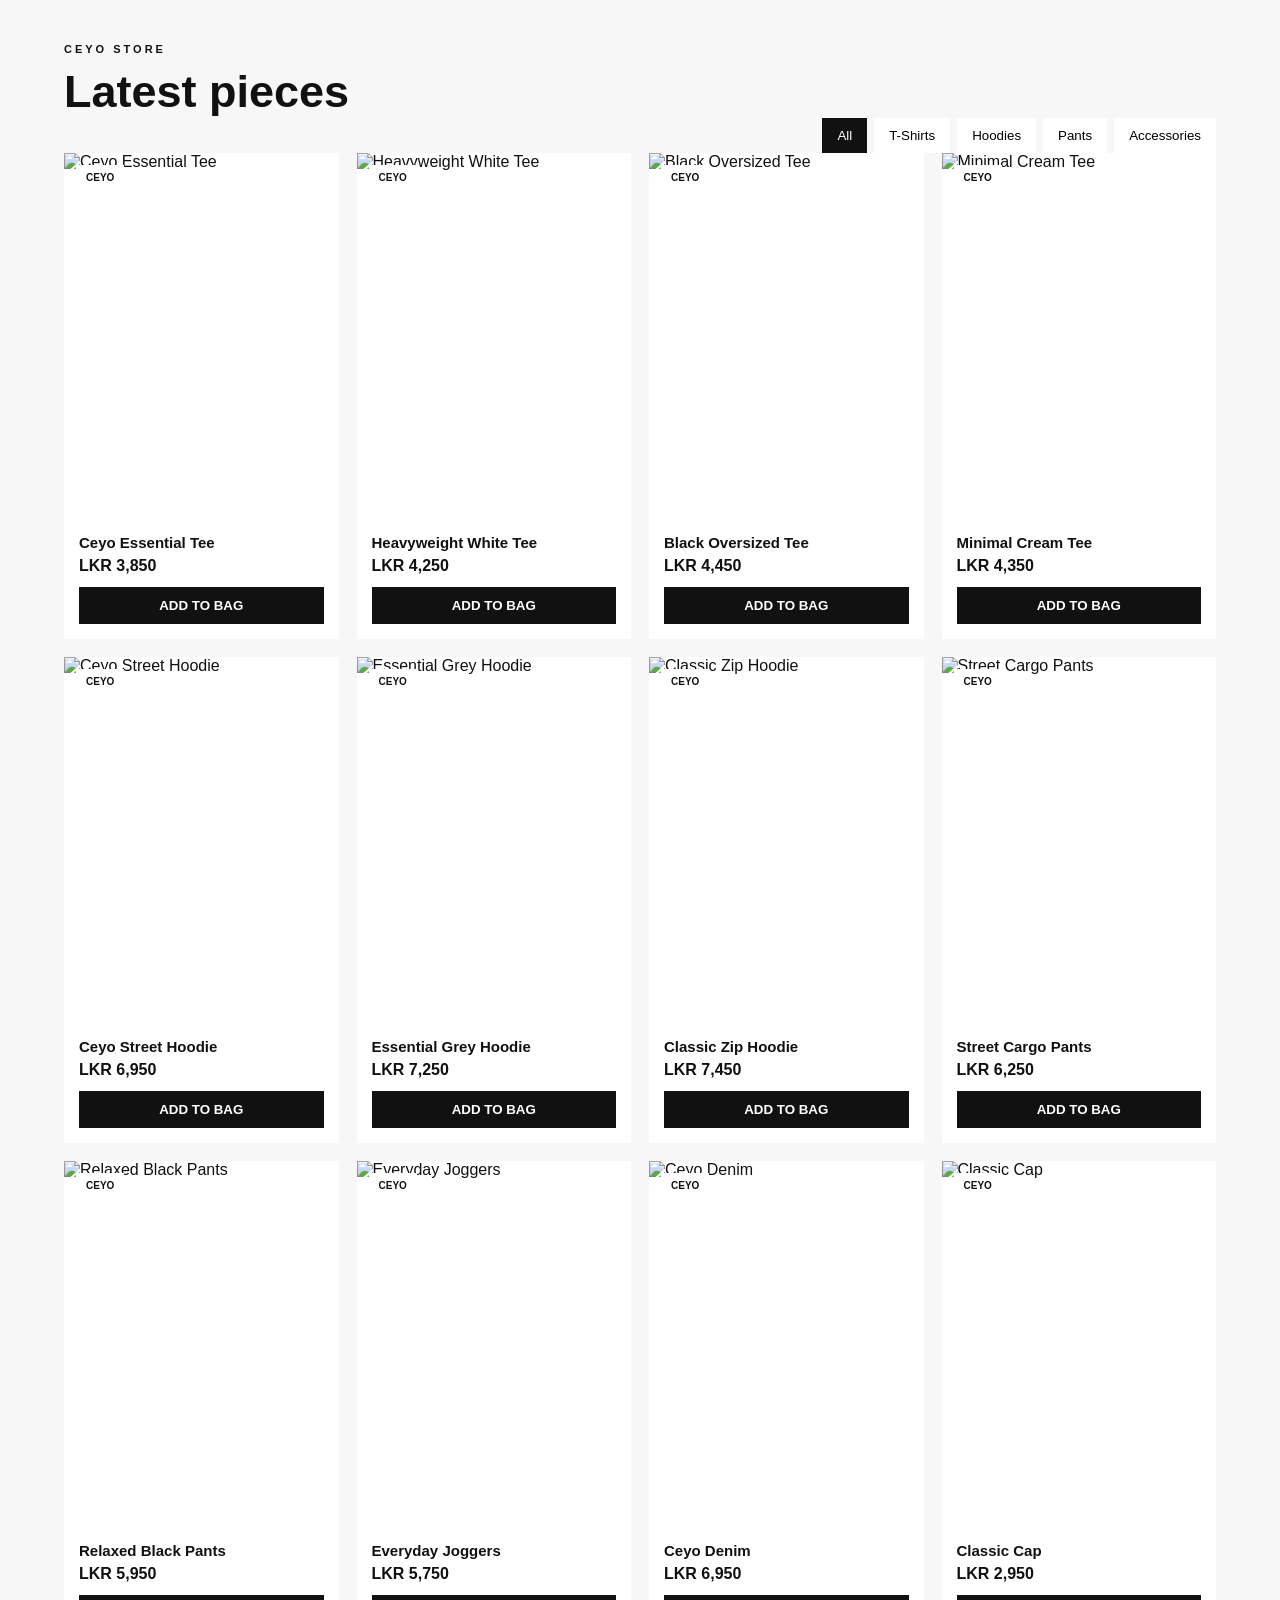
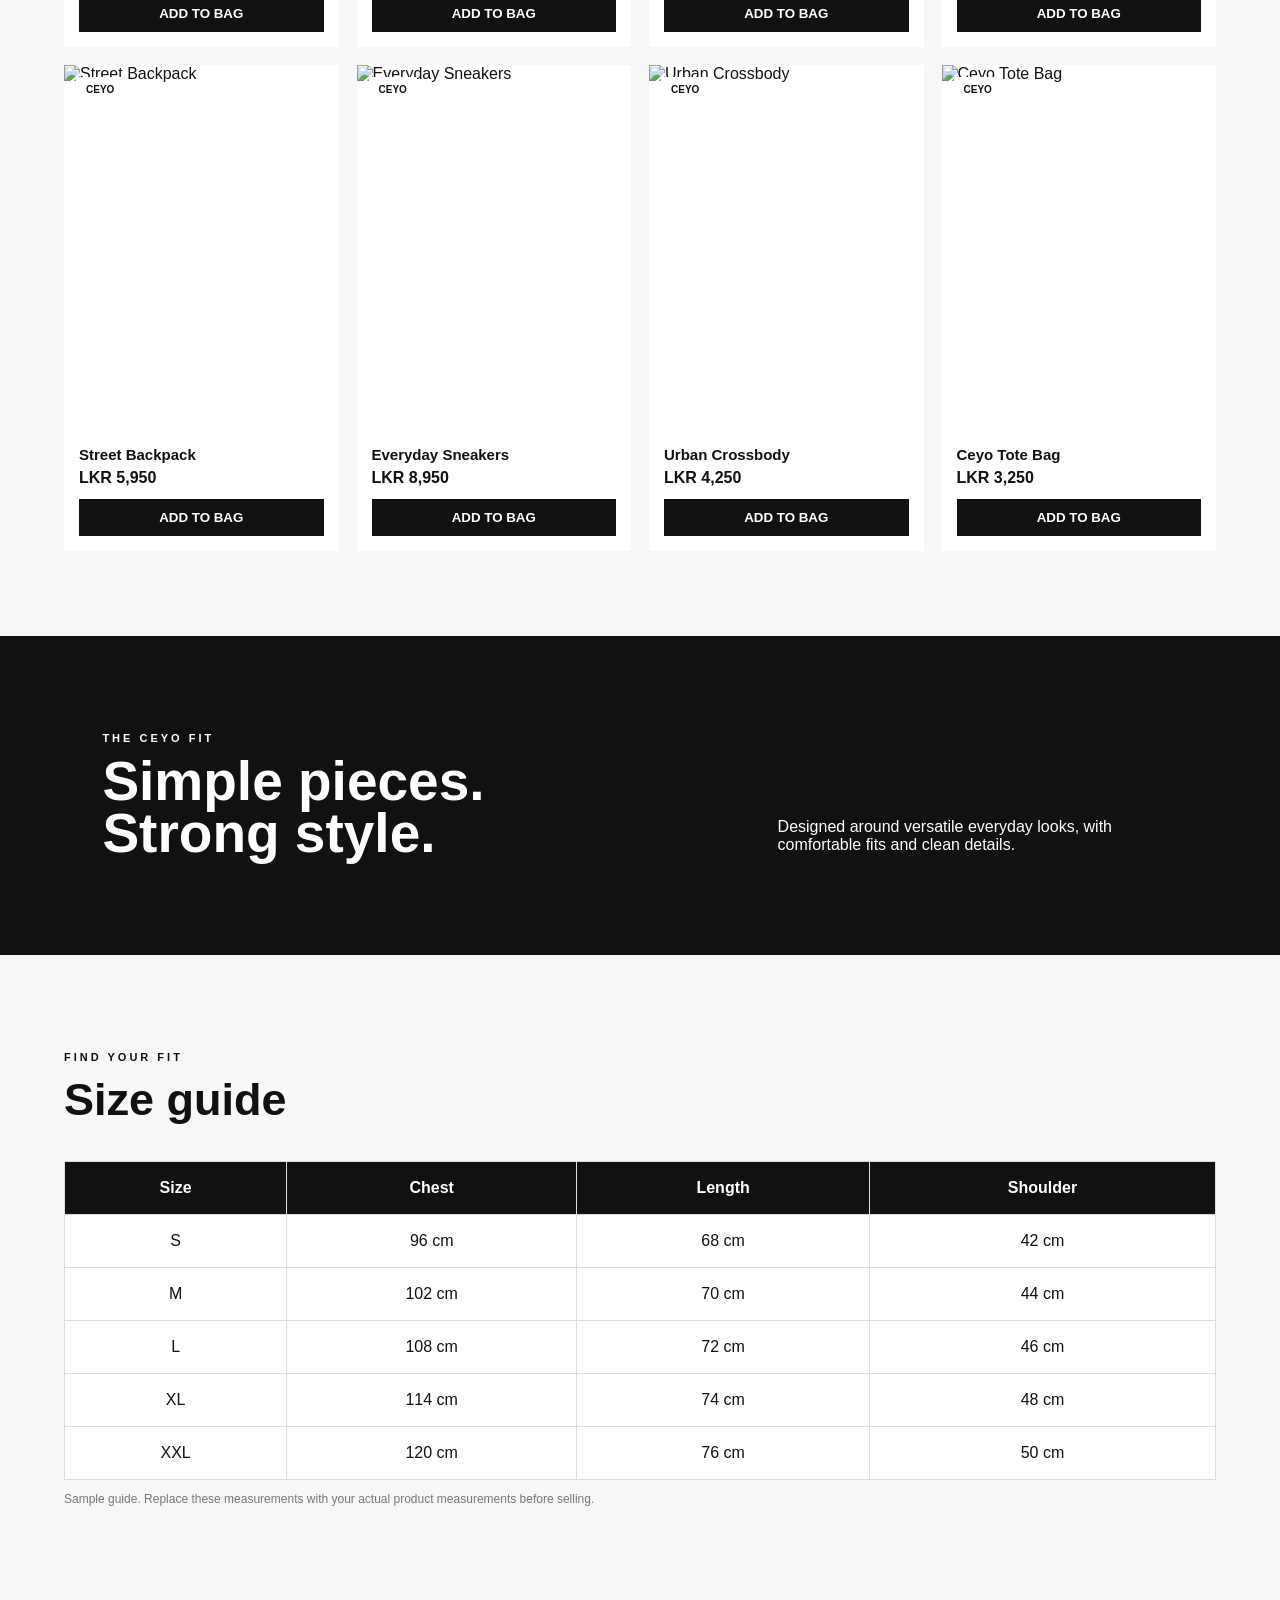
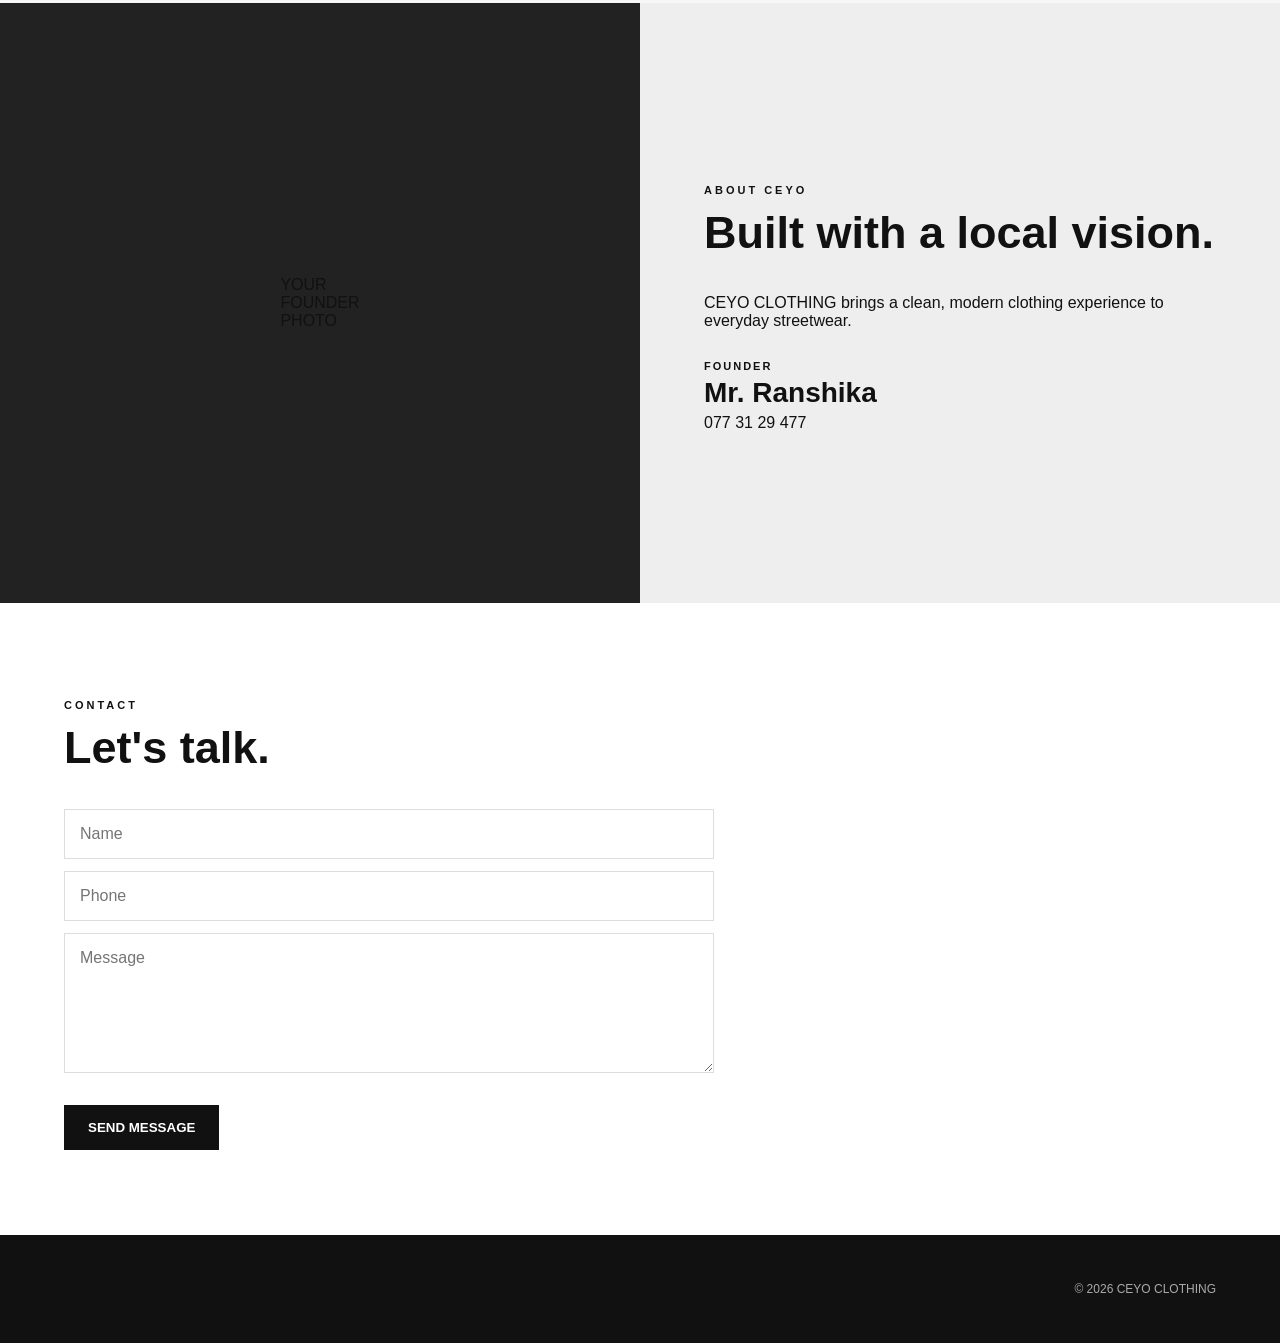
==== commit f496a924: "Add files via upload" ====
--- a/index.html
+++ b/index.html
@@ -1,17 +1,88 @@
 <!DOCTYPE html>
 <html lang="en">
 <head>
-<meta charset="UTF-8"><meta name="viewport" content="width=device-width, initial-scale=1.0">
-<title>CEYO CLOTHING</title><link rel="stylesheet" href="style.css">
+<meta charset="UTF-8">
+<meta name="viewport" content="width=device-width, initial-scale=1.0">
+<title>CEYO CLOTHING | Modern Streetwear</title>
+<link rel="stylesheet" href="style.css">
 </head>
 <body>
-<header><div class="logo">CEYO</div><nav><a href="#home">Home</a><a href="#shop">Shop</a><a href="#sizes">Size Chart</a><a href="#about">About</a><a href="#contact">Contact</a></nav><button id="cartBtn">Cart (<span id="cartCount">0</span>)</button></header>
-<section id="home" class="hero"><div><p class="eyebrow">CEYO CLOTHING</p><h1>STYLE THAT FEELS LIKE YOU.</h1><p>Modern everyday clothing with a clean streetwear feel.</p><a class="btn" href="#shop">Shop Now</a></div></section>
-<section id="shop" class="section"><div class="section-head"><div><p class="eyebrow">NEW COLLECTION</p><h2>Shop</h2></div><div class="filters"><button class="filter active" data-cat="All">All</button><button class="filter" data-cat="T-Shirts">T-Shirts</button><button class="filter" data-cat="Pants">Pants</button><button class="filter" data-cat="Hoodies">Hoodies</button><button class="filter" data-cat="Accessories">Accessories</button></div></div><div id="products" class="grid"></div></section>
-<section id="sizes" class="section size-section"><p class="eyebrow">FIND YOUR FIT</p><h2>Size Chart</h2><div class="table-wrap"><table><thead><tr><th>Size</th><th>Chest (cm)</th><th>Length (cm)</th><th>Shoulder (cm)</th></tr></thead><tbody><tr><td>S</td><td>96</td><td>68</td><td>42</td></tr><tr><td>M</td><td>102</td><td>70</td><td>44</td></tr><tr><td>L</td><td>108</td><td>72</td><td>46</td></tr><tr><td>XL</td><td>114</td><td>74</td><td>48</td></tr><tr><td>XXL</td><td>120</td><td>76</td><td>50</td></tr></tbody></table></div><p class="note">Sample size guide - replace with your actual garment measurements.</p></section>
-<section id="about" class="about"><p class="eyebrow">ABOUT CEYO</p><h2>Built for everyday style.</h2><p>CEYO CLOTHING is a modern clothing concept focused on simple, comfortable and stylish pieces.</p><p><strong>Founder:</strong> Mr. Ranshika</p><p><strong>Contact:</strong> 077 31 29 477</p></section>
-<section id="contact" class="section"><p class="eyebrow">GET IN TOUCH</p><h2>Contact</h2><form id="contactForm"><input required placeholder="Your name"><input required type="tel" placeholder="Phone number"><textarea required placeholder="Your message"></textarea><button class="btn" type="submit">Send Message</button></form></section>
-<footer>© 2026 CEYO CLOTHING. All rights reserved.</footer>
-<div id="cartPanel" class="cart-panel"><div class="cart-head"><h3>Your Cart</h3><button id="closeCart">×</button></div><div id="cartItems"></div><div class="cart-total">Total: LKR <span id="cartTotal">0</span></div></div>
+<header class="header">
+  <a class="logo" href="#home">CEYO</a>
+  <nav>
+    <a href="#home">Home</a><a href="#shop">Shop</a><a href="#collections">Collections</a>
+    <a href="#sizes">Size Guide</a><a href="#about">About</a>
+  </nav>
+  <button class="cart-btn" id="cartBtn">Bag <span id="cartCount">0</span></button>
+</header>
+
+<section class="hero" id="home">
+  <div class="hero-copy">
+    <p class="eyebrow">CEYO CLOTHING / 2026 COLLECTION</p>
+    <h1>EVERYDAY<br><span>MADE BETTER.</span></h1>
+    <p>Clean silhouettes. Easy fits. Streetwear made for your everyday.</p>
+    <a class="shop-btn" href="#shop">SHOP COLLECTION</a>
+  </div>
+</section>
+
+<section class="marquee"><span>NEW DROP</span><span>CEYO CLOTHING</span><span>EVERYDAY STYLE</span><span>NEW DROP</span><span>CEYO CLOTHING</span></section>
+
+<section class="section" id="collections">
+  <div class="section-title"><p class="eyebrow">EXPLORE</p><h2>Shop by category</h2></div>
+  <div class="category-grid">
+    <a href="#shop" onclick="setCategory('T-Shirts')"><img src="https://images.unsplash.com/photo-1521572163474-6864f9cf17ab?auto=format&fit=crop&w=900&q=85"><b>T-SHIRTS</b></a>
+    <a href="#shop" onclick="setCategory('Hoodies')"><img src="https://images.unsplash.com/photo-1556821840-3a63f95609a7?auto=format&fit=crop&w=900&q=85"><b>HOODIES</b></a>
+    <a href="#shop" onclick="setCategory('Pants')"><img src="https://images.unsplash.com/photo-1624378439575-d8705ad7ae80?auto=format&fit=crop&w=900&q=85"><b>PANTS</b></a>
+    <a href="#shop" onclick="setCategory('Accessories')"><img src="https://images.unsplash.com/photo-1521369909029-2afed882baee?auto=format&fit=crop&w=900&q=85"><b>ACCESSORIES</b></a>
+  </div>
+</section>
+
+<section class="section shop" id="shop">
+  <div class="shop-top">
+    <div><p class="eyebrow">CEYO STORE</p><h2>Latest pieces</h2></div>
+    <div class="filters">
+      <button class="filter active" data-cat="All">All</button>
+      <button class="filter" data-cat="T-Shirts">T-Shirts</button>
+      <button class="filter" data-cat="Hoodies">Hoodies</button>
+      <button class="filter" data-cat="Pants">Pants</button>
+      <button class="filter" data-cat="Accessories">Accessories</button>
+    </div>
+  </div>
+  <div class="product-grid" id="products"></div>
+</section>
+
+<section class="feature">
+  <div><p class="eyebrow">THE CEYO FIT</p><h2>Simple pieces.<br>Strong style.</h2></div>
+  <p>Designed around versatile everyday looks, with comfortable fits and clean details.</p>
+</section>
+
+<section class="section sizes" id="sizes">
+  <p class="eyebrow">FIND YOUR FIT</p><h2>Size guide</h2>
+  <div class="table-wrap">
+  <table><thead><tr><th>Size</th><th>Chest</th><th>Length</th><th>Shoulder</th></tr></thead>
+  <tbody><tr><td>S</td><td>96 cm</td><td>68 cm</td><td>42 cm</td></tr>
+  <tr><td>M</td><td>102 cm</td><td>70 cm</td><td>44 cm</td></tr>
+  <tr><td>L</td><td>108 cm</td><td>72 cm</td><td>46 cm</td></tr>
+  <tr><td>XL</td><td>114 cm</td><td>74 cm</td><td>48 cm</td></tr>
+  <tr><td>XXL</td><td>120 cm</td><td>76 cm</td><td>50 cm</td></tr></tbody></table></div>
+  <p class="muted">Sample guide. Replace these measurements with your actual product measurements before selling.</p>
+</section>
+
+<section class="about" id="about">
+  <div class="about-photo"><div class="photo-placeholder">YOUR<br>FOUNDER<br>PHOTO</div></div>
+  <div><p class="eyebrow">ABOUT CEYO</p><h2>Built with a local vision.</h2>
+  <p>CEYO CLOTHING brings a clean, modern clothing experience to everyday streetwear.</p>
+  <div class="founder"><b>Founder</b><strong>Mr. Ranshika</strong><span>077 31 29 477</span></div></div>
+</section>
+
+<section class="contact section" id="contact">
+  <p class="eyebrow">CONTACT</p><h2>Let's talk.</h2>
+  <form id="contactForm"><input placeholder="Name" required><input type="tel" placeholder="Phone" required><textarea placeholder="Message" required></textarea><button class="shop-btn">SEND MESSAGE</button></form>
+</section>
+
+<footer><div class="logo">CEYO</div><p>© 2026 CEYO CLOTHING</p></footer>
+
+<aside class="cart" id="cart"><div class="cart-head"><h2>Your Bag</h2><button id="closeCart">×</button></div><div id="cartItems"></div><div class="total">Total <b>LKR <span id="cartTotal">0</span></b></div></aside>
 <script src="script.js"></script>
-</body></html>+</body>
+</html>
--- a/style.css
+++ b/style.css
@@ -1 +1 @@
-*{box-sizing:border-box;margin:0;padding:0}body{font-family:Arial,Helvetica,sans-serif;color:#111;background:#fff;line-height:1.5}header{height:72px;display:flex;align-items:center;justify-content:space-between;padding:0 5%;border-bottom:1px solid #eee;position:sticky;top:0;background:#fff;z-index:10}.logo{font-size:27px;font-weight:900;letter-spacing:4px}nav{display:flex;gap:25px}nav a{color:#111;text-decoration:none;font-size:14px;font-weight:600}button,.btn{border:0;background:#111;color:#fff;padding:12px 20px;cursor:pointer;font-weight:700;text-decoration:none;display:inline-block}.hero{min-height:70vh;background:linear-gradient(90deg,rgba(0,0,0,.62),rgba(0,0,0,.12)),url('https://images.unsplash.com/photo-1529139574466-a303027c1d8b?auto=format&fit=crop&w=1600&q=85') center/cover;display:flex;align-items:center;padding:7%;color:#fff}.hero h1{font-size:clamp(42px,7vw,82px);max-width:800px;line-height:.95;margin:10px 0 20px}.eyebrow{font-size:12px;letter-spacing:3px;font-weight:800}.section{padding:70px 5%}.section-head{display:flex;justify-content:space-between;align-items:end;gap:25px;margin-bottom:35px}.section h2,.about h2{font-size:42px;margin-top:5px}.filters{display:flex;gap:8px;flex-wrap:wrap}.filter{background:#f1f1f1;color:#111;padding:10px 15px}.filter.active{background:#111;color:#fff}.grid{display:grid;grid-template-columns:repeat(4,1fr);gap:20px}.card{background:#f5f5f5}.card img{width:100%;aspect-ratio:3/4;object-fit:cover;display:block}.card-info{padding:15px;background:#fff}.card h3{font-size:16px}.price{font-weight:800;margin:7px 0 12px}.add{width:100%}.size-section{background:#f7f7f7}.table-wrap{overflow-x:auto;margin-top:25px}.table-wrap table{width:100%;border-collapse:collapse;background:#fff;min-width:600px}.table-wrap th,.table-wrap td{padding:15px;border:1px solid #ddd;text-align:center}.table-wrap th{background:#111;color:#fff}.note{font-size:13px;margin-top:12px;color:#666}.about{padding:80px 5%;background:#111;color:#fff}.about p{max-width:650px;margin-top:15px}form{max-width:650px;display:grid;gap:12px;margin-top:25px}input,textarea{padding:15px;border:1px solid #ddd;font:inherit}textarea{min-height:130px}footer{text-align:center;padding:30px;background:#0b0b0b;color:#aaa}.cart-panel{position:fixed;right:-420px;top:0;width:min(420px,100%);height:100%;background:#fff;z-index:30;padding:25px;box-shadow:-5px 0 25px #0002;transition:.3s;overflow:auto}.cart-panel.open{right:0}.cart-head{display:flex;justify-content:space-between}.cart-head button{font-size:25px;padding:0 10px}.cart-row{display:flex;justify-content:space-between;border-bottom:1px solid #eee;padding:15px 0}.cart-total{font-weight:900;font-size:20px;padding-top:20px}@media(max-width:900px){nav{display:none}.grid{grid-template-columns:repeat(2,1fr)}.section-head{display:block}.filters{margin-top:20px}}@media(max-width:520px){.grid{grid-template-columns:1fr 1fr;gap:10px}.section{padding:50px 4%}.hero{min-height:65vh}.hero h1{font-size:45px}.card-info{padding:10px}.card h3{font-size:14px}}+*{box-sizing:border-box}html{scroll-behavior:smooth}body{margin:0;font-family:Arial,Helvetica,sans-serif;color:#111;background:#fff}.header{height:76px;padding:0 5%;display:flex;align-items:center;justify-content:space-between;border-bottom:1px solid #e9e9e9;position:sticky;top:0;background:#fff;z-index:20}.logo{font-size:28px;font-weight:900;letter-spacing:5px;color:#111;text-decoration:none}.header nav{display:flex;gap:27px}.header nav a{font-size:13px;text-transform:uppercase;text-decoration:none;color:#111;font-weight:700}.cart-btn,.filter{border:0;cursor:pointer}.cart-btn{background:#111;color:#fff;padding:12px 18px}.hero{min-height:78vh;background:linear-gradient(90deg,#000b,#0002),url('https://images.unsplash.com/photo-1529139574466-a303027c1d8b?auto=format&fit=crop&w=1800&q=90') center/cover;display:flex;align-items:center;padding:7%;color:#fff}.hero-copy{max-width:850px}.eyebrow{font-size:11px;letter-spacing:3px;font-weight:800}.hero h1{font-size:clamp(52px,9vw,110px);line-height:.88;margin:18px 0}.hero h1 span{font-weight:400}.hero p:not(.eyebrow){max-width:500px;font-size:17px}.shop-btn{display:inline-block;background:#111;color:#fff;border:0;padding:15px 24px;font-weight:800;text-decoration:none;cursor:pointer;margin-top:20px}.hero .shop-btn{background:#fff;color:#111}.marquee{display:flex;justify-content:space-around;gap:20px;padding:18px 4%;background:#111;color:#fff;font-size:11px;font-weight:800;letter-spacing:2px}.section{padding:85px 5%}.section-title h2,.shop h2,.sizes h2,.contact h2,.about h2{font-size:45px;margin:8px 0 35px}.category-grid{display:grid;grid-template-columns:repeat(4,1fr);gap:15px}.category-grid a{position:relative;display:block;overflow:hidden;color:#fff;text-decoration:none;background:#111}.category-grid img{width:100%;height:430px;object-fit:cover;display:block;transition:.4s}.category-grid a:hover img{transform:scale(1.04)}.category-grid b{position:absolute;bottom:22px;left:22px;font-size:22px;letter-spacing:1px}.shop{background:#f7f7f7}.shop-top{display:flex;justify-content:space-between;align-items:end;gap:25px}.filters{display:flex;flex-wrap:wrap;gap:7px}.filter{padding:10px 15px;background:#fff}.filter.active{background:#111;color:#fff}.product-grid{display:grid;grid-template-columns:repeat(4,1fr);gap:18px}.product{background:#fff}.product-img{position:relative}.product img{width:100%;aspect-ratio:3/4;object-fit:cover;display:block}.tag{position:absolute;top:12px;left:12px;background:#fff;padding:7px 10px;font-size:10px;font-weight:800}.product-info{padding:15px}.product h3{font-size:15px;margin:0 0 6px}.price{font-weight:800}.add{width:100%;margin-top:12px;padding:11px;background:#111;color:#fff;border:0;font-weight:800;cursor:pointer}.feature{padding:85px 8%;background:#111;color:#fff;display:flex;justify-content:space-between;gap:50px}.feature h2{font-size:55px;line-height:.95;margin:10px 0}.feature>p{max-width:400px;align-self:end}.sizes{background:#f7f7f7}.table-wrap{overflow:auto}table{border-collapse:collapse;width:100%;min-width:600px;background:#fff}th,td{padding:17px;border:1px solid #ddd;text-align:center}th{background:#111;color:#fff}.muted{color:#777;font-size:12px;margin-top:12px}.about{display:grid;grid-template-columns:1fr 1fr;min-height:600px;background:#eee}.about-photo{background:#222;display:flex;align-items:center;justify-content:center;overflow:hidden}.about-photo img{width:100%;height:100%;min-height:600px;object-fit:cover;object-position:center}.about>div:last-child{padding:10%;align-self:center}.founder{display:grid;gap:5px;margin-top:30px}.founder b{font-size:11px;letter-spacing:2px;text-transform:uppercase}.founder strong{font-size:28px}.contact form{max-width:650px;display:grid;gap:12px}.contact input,.contact textarea{font:inherit;padding:15px;border:1px solid #ddd}.contact textarea{min-height:140px}.contact .shop-btn{width:max-content}.cart{position:fixed;right:-430px;top:0;width:min(430px,100%);height:100vh;background:#fff;z-index:50;padding:25px;box-shadow:-8px 0 30px #0002;transition:.3s;overflow:auto}.cart.open{right:0}.cart-head{display:flex;justify-content:space-between;align-items:center}.cart-head button{font-size:28px;border:0;background:none;cursor:pointer}.cart-row{display:flex;justify-content:space-between;border-bottom:1px solid #eee;padding:15px 0}.total{display:flex;justify-content:space-between;font-size:20px;padding-top:25px}footer{background:#111;color:#fff;padding:35px 5%;display:flex;justify-content:space-between;align-items:center}footer p{color:#aaa;font-size:12px}@media(max-width:900px){.header nav{display:none}.category-grid,.product-grid{grid-template-columns:repeat(2,1fr)}.shop-top{display:block}.filters{margin-bottom:25px}.about{grid-template-columns:1fr}.about-photo{min-height:400px}.about-photo img{min-height:400px}.feature{display:block}}@media(max-width:550px){.hero{min-height:68vh;padding:8% 5%}.hero h1{font-size:52px}.section{padding:60px 5%}.category-grid img{height:280px}.product-grid{gap:10px}.feature h2{font-size:43px}.marquee span:nth-child(n+4){display:none}}
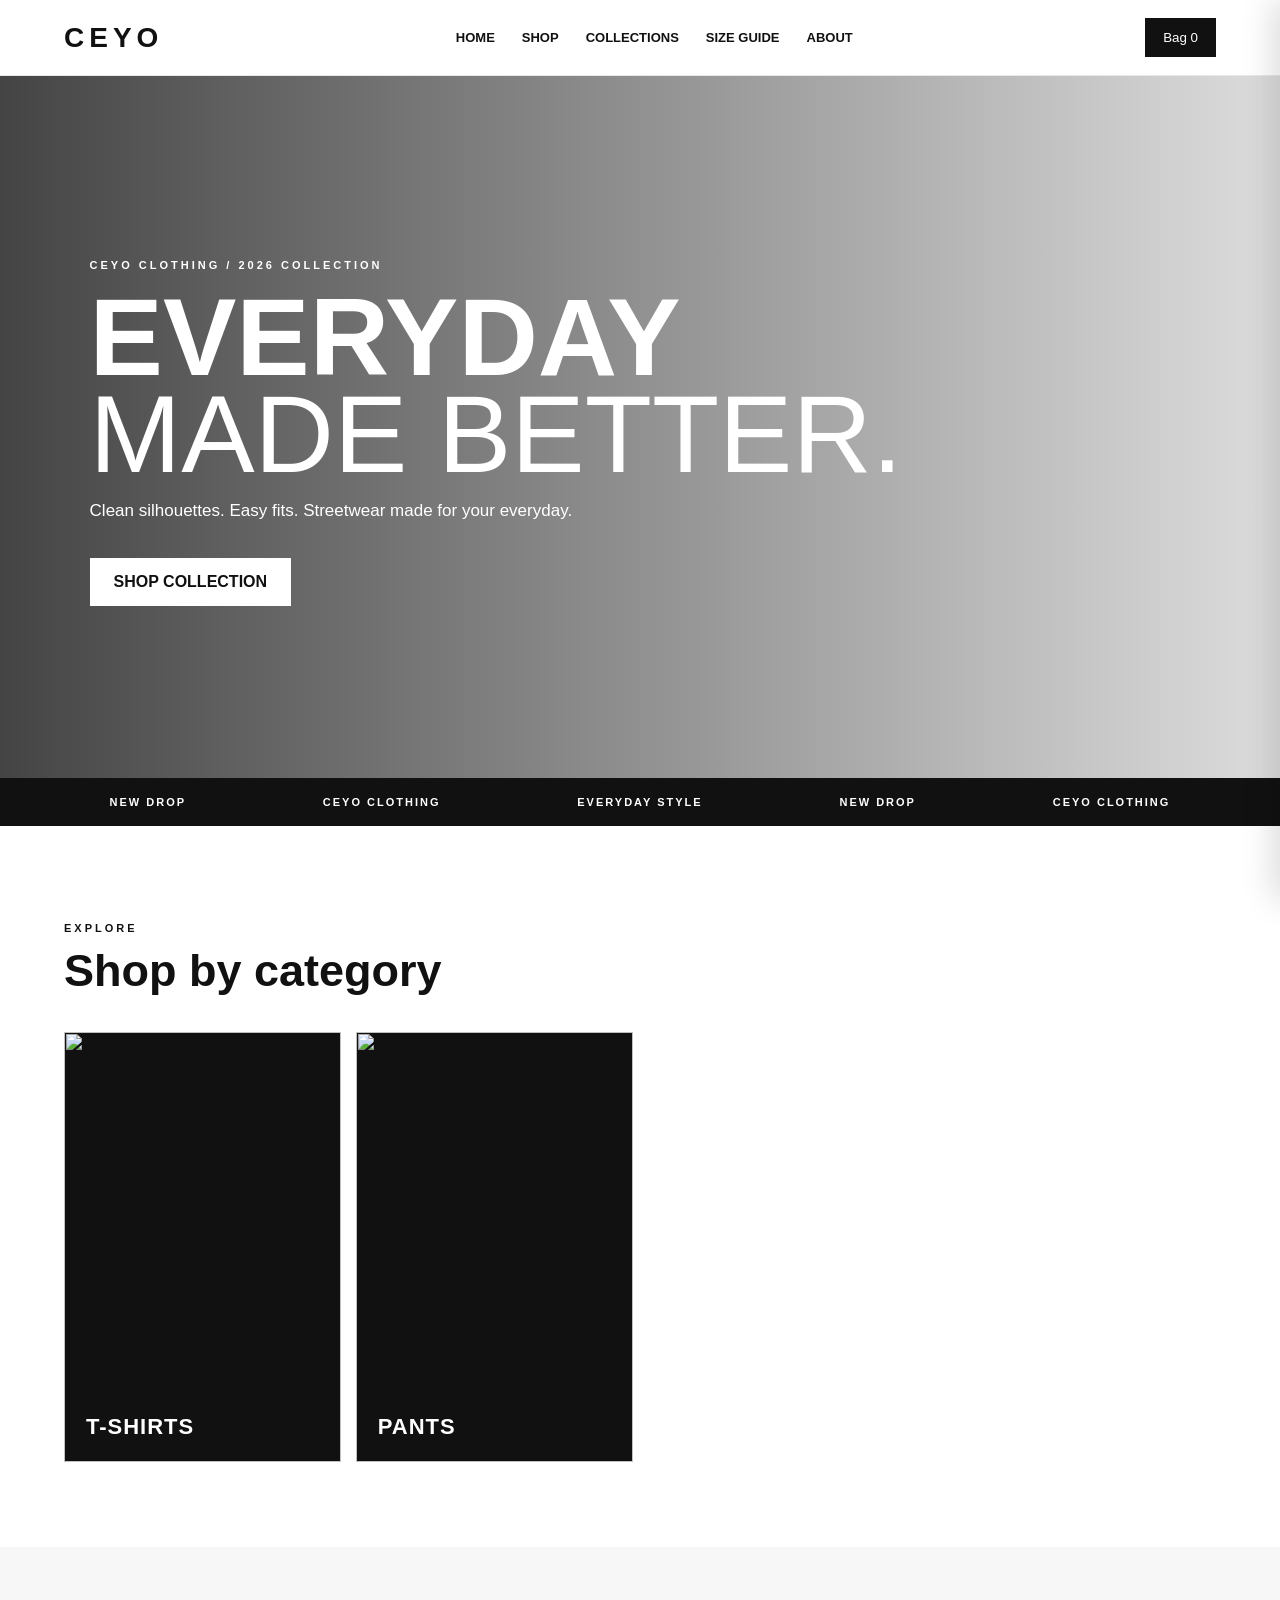
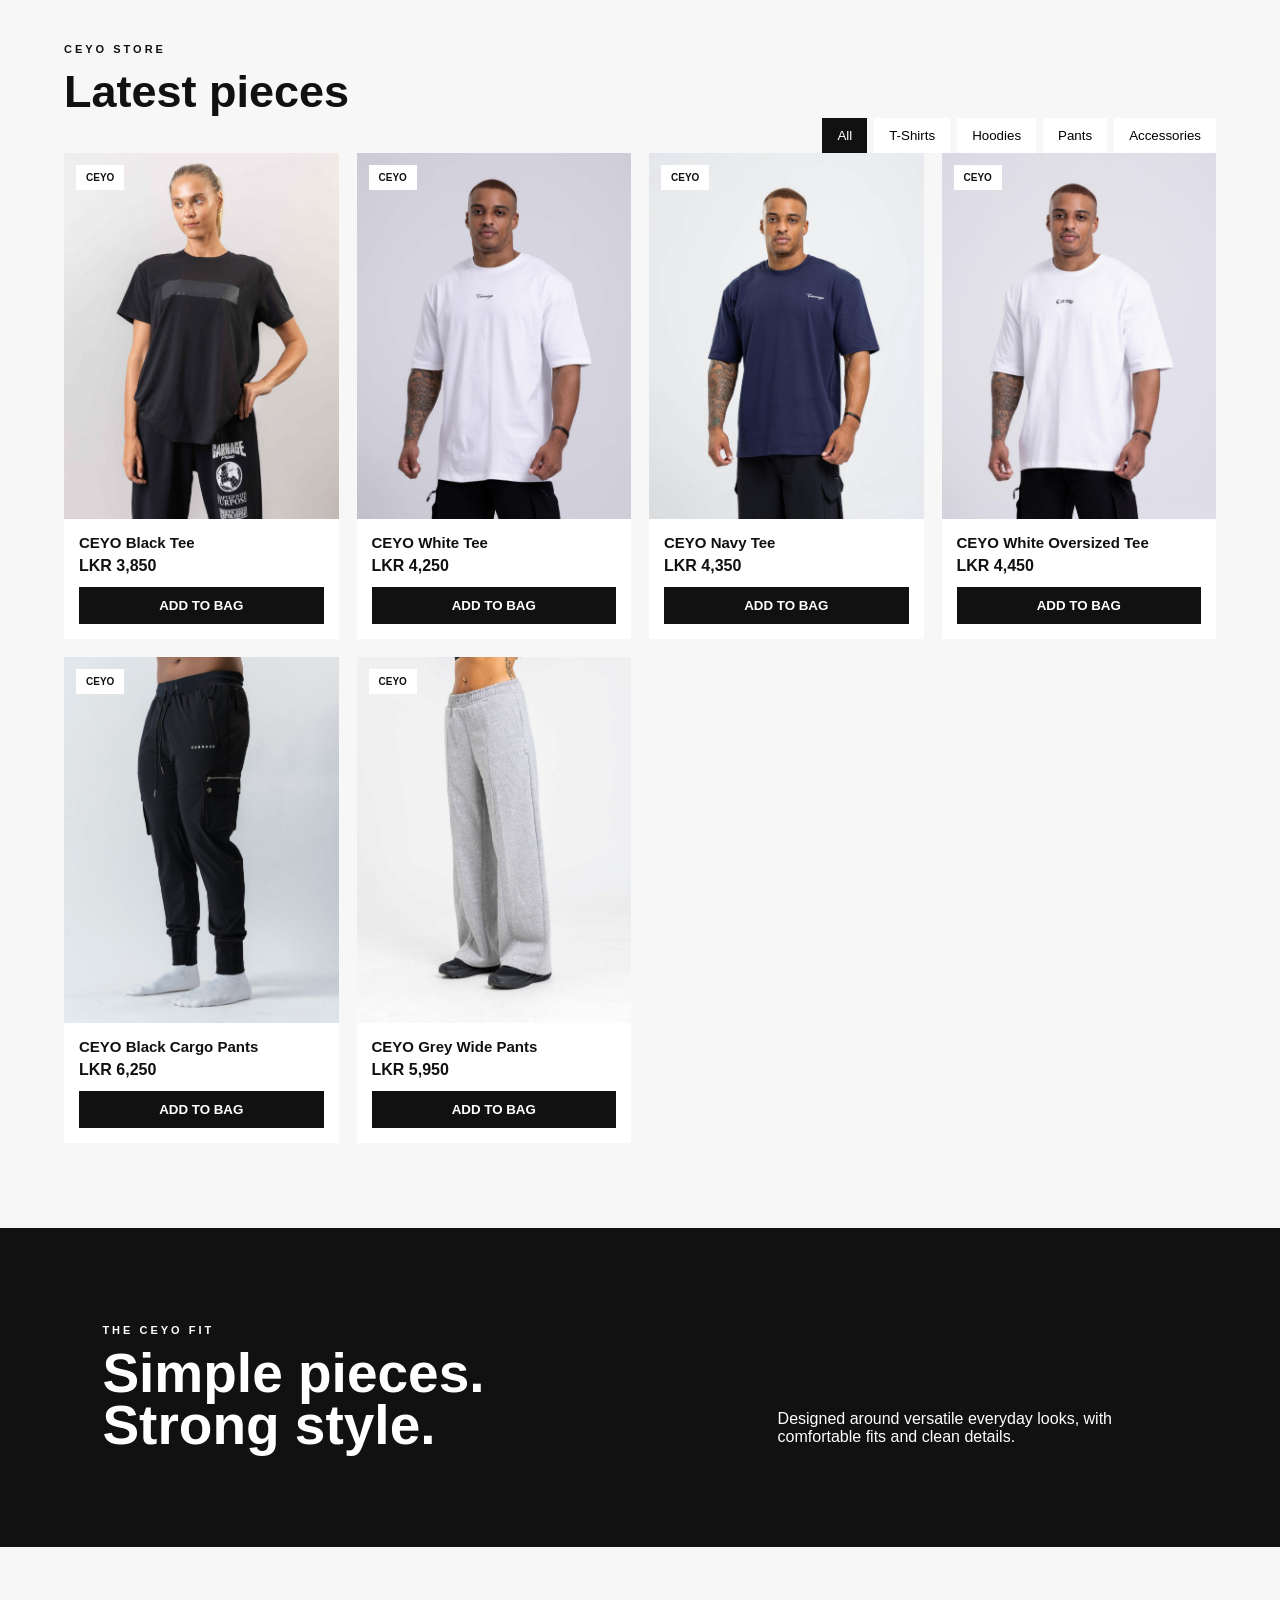
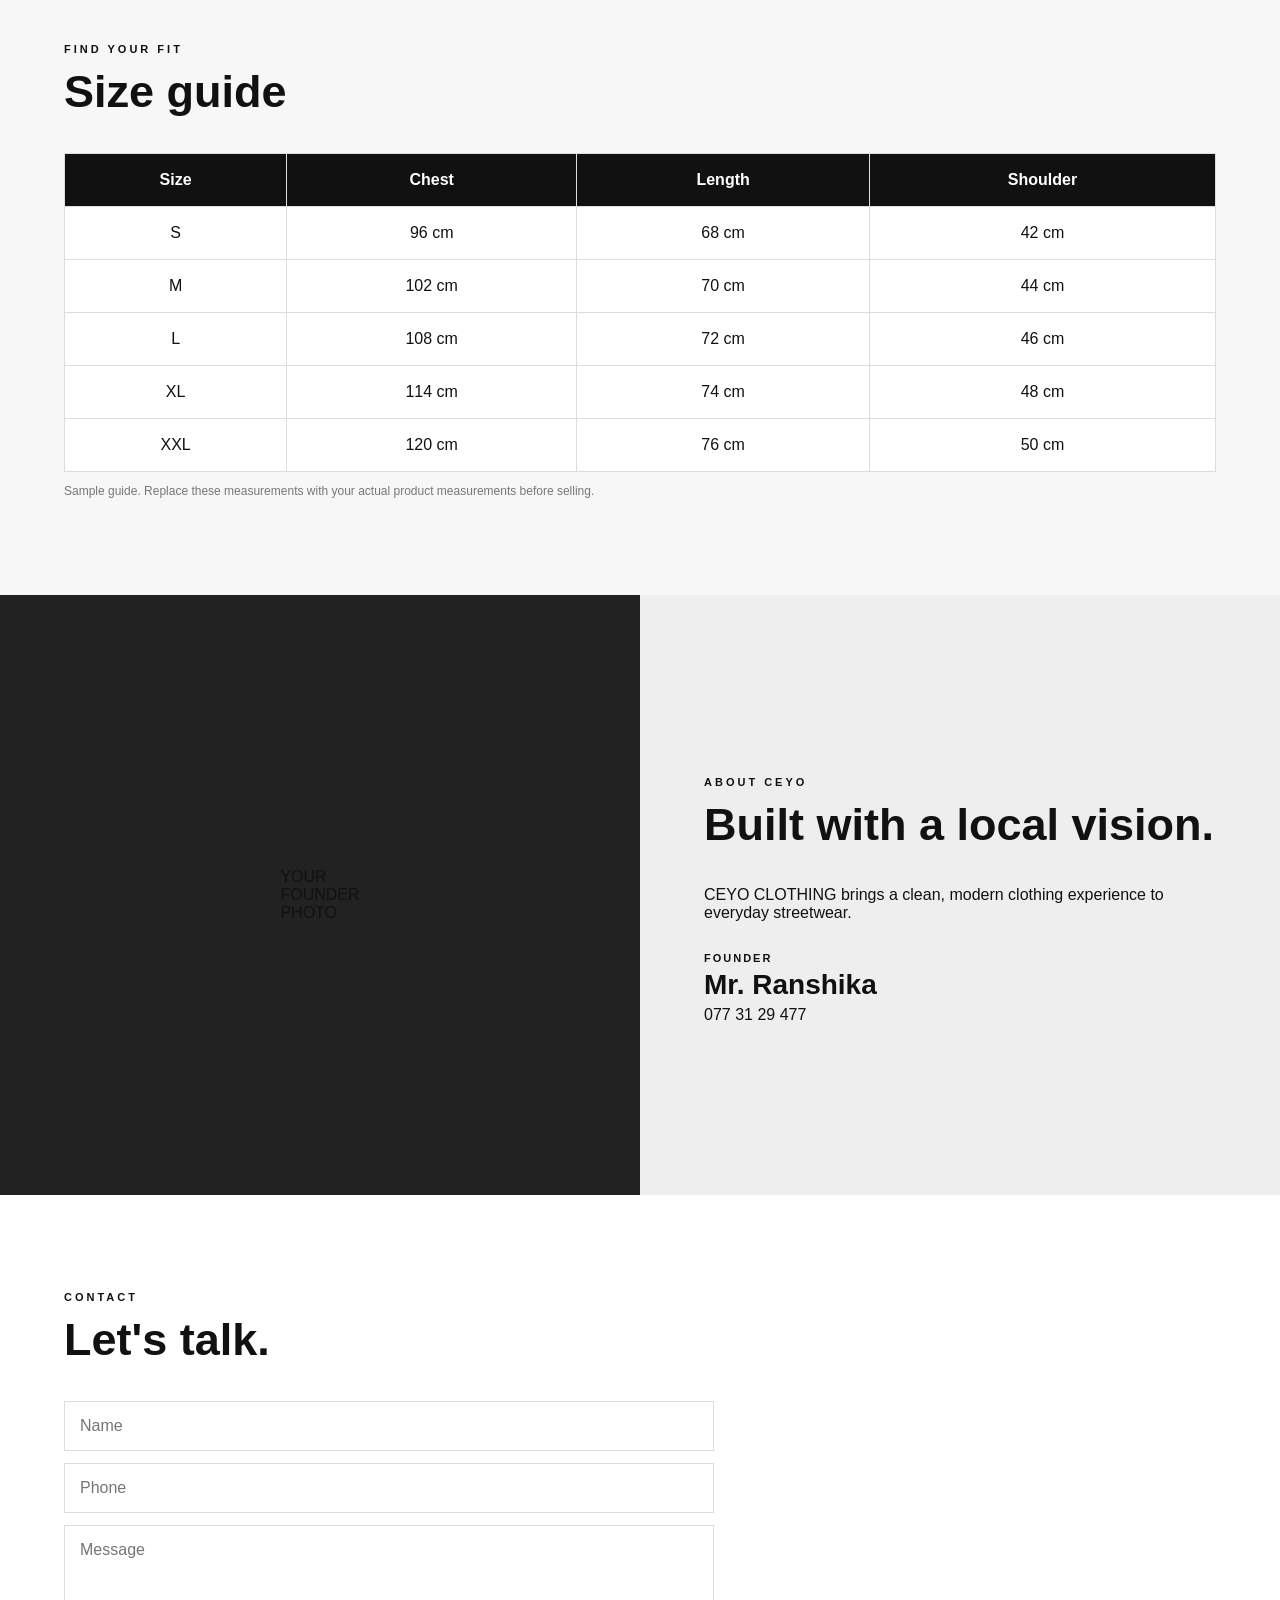
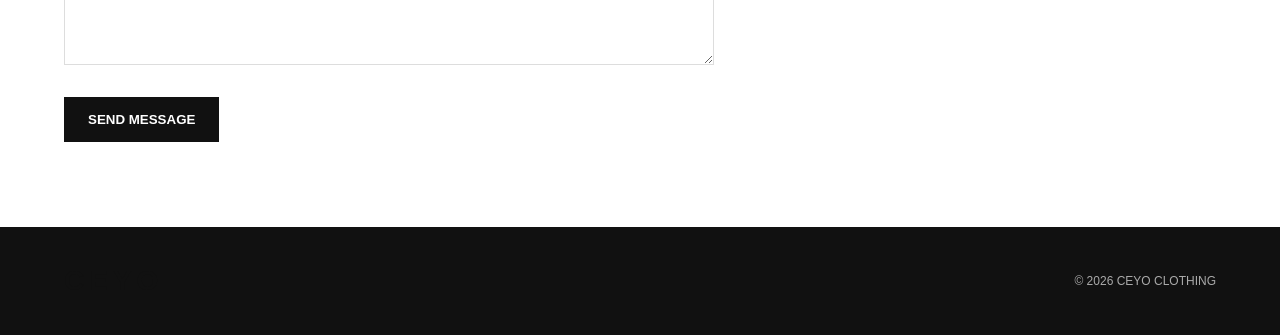
==== commit 5abfb5ac: "Add files via upload" ====
--- a/index.html
+++ b/index.html
@@ -31,9 +31,9 @@
   <div class="section-title"><p class="eyebrow">EXPLORE</p><h2>Shop by category</h2></div>
   <div class="category-grid">
     <a href="#shop" onclick="setCategory('T-Shirts')"><img src="https://images.unsplash.com/photo-1521572163474-6864f9cf17ab?auto=format&fit=crop&w=900&q=85"><b>T-SHIRTS</b></a>
-    <a href="#shop" onclick="setCategory('Hoodies')"><img src="https://images.unsplash.com/photo-1556821840-3a63f95609a7?auto=format&fit=crop&w=900&q=85"><b>HOODIES</b></a>
+    
     <a href="#shop" onclick="setCategory('Pants')"><img src="https://images.unsplash.com/photo-1624378439575-d8705ad7ae80?auto=format&fit=crop&w=900&q=85"><b>PANTS</b></a>
-    <a href="#shop" onclick="setCategory('Accessories')"><img src="https://images.unsplash.com/photo-1521369909029-2afed882baee?auto=format&fit=crop&w=900&q=85"><b>ACCESSORIES</b></a>
+    
   </div>
 </section>
 
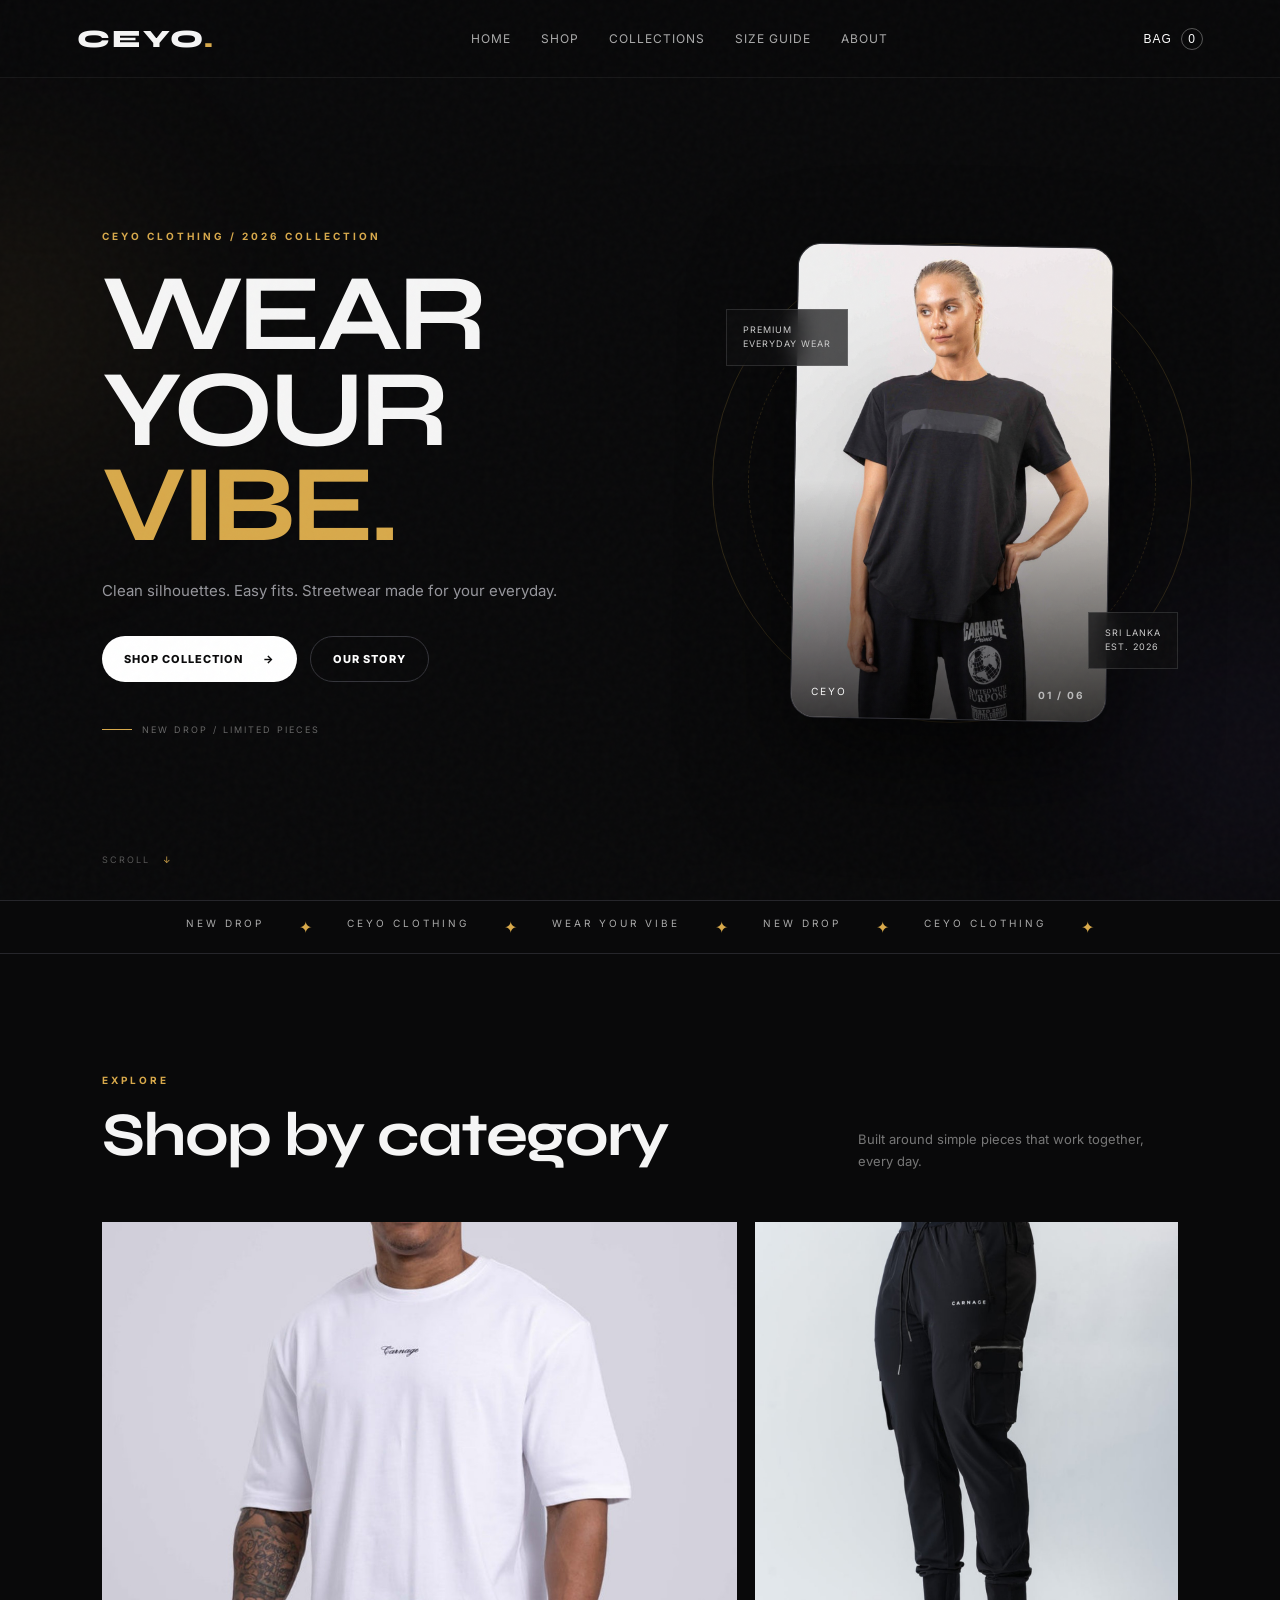
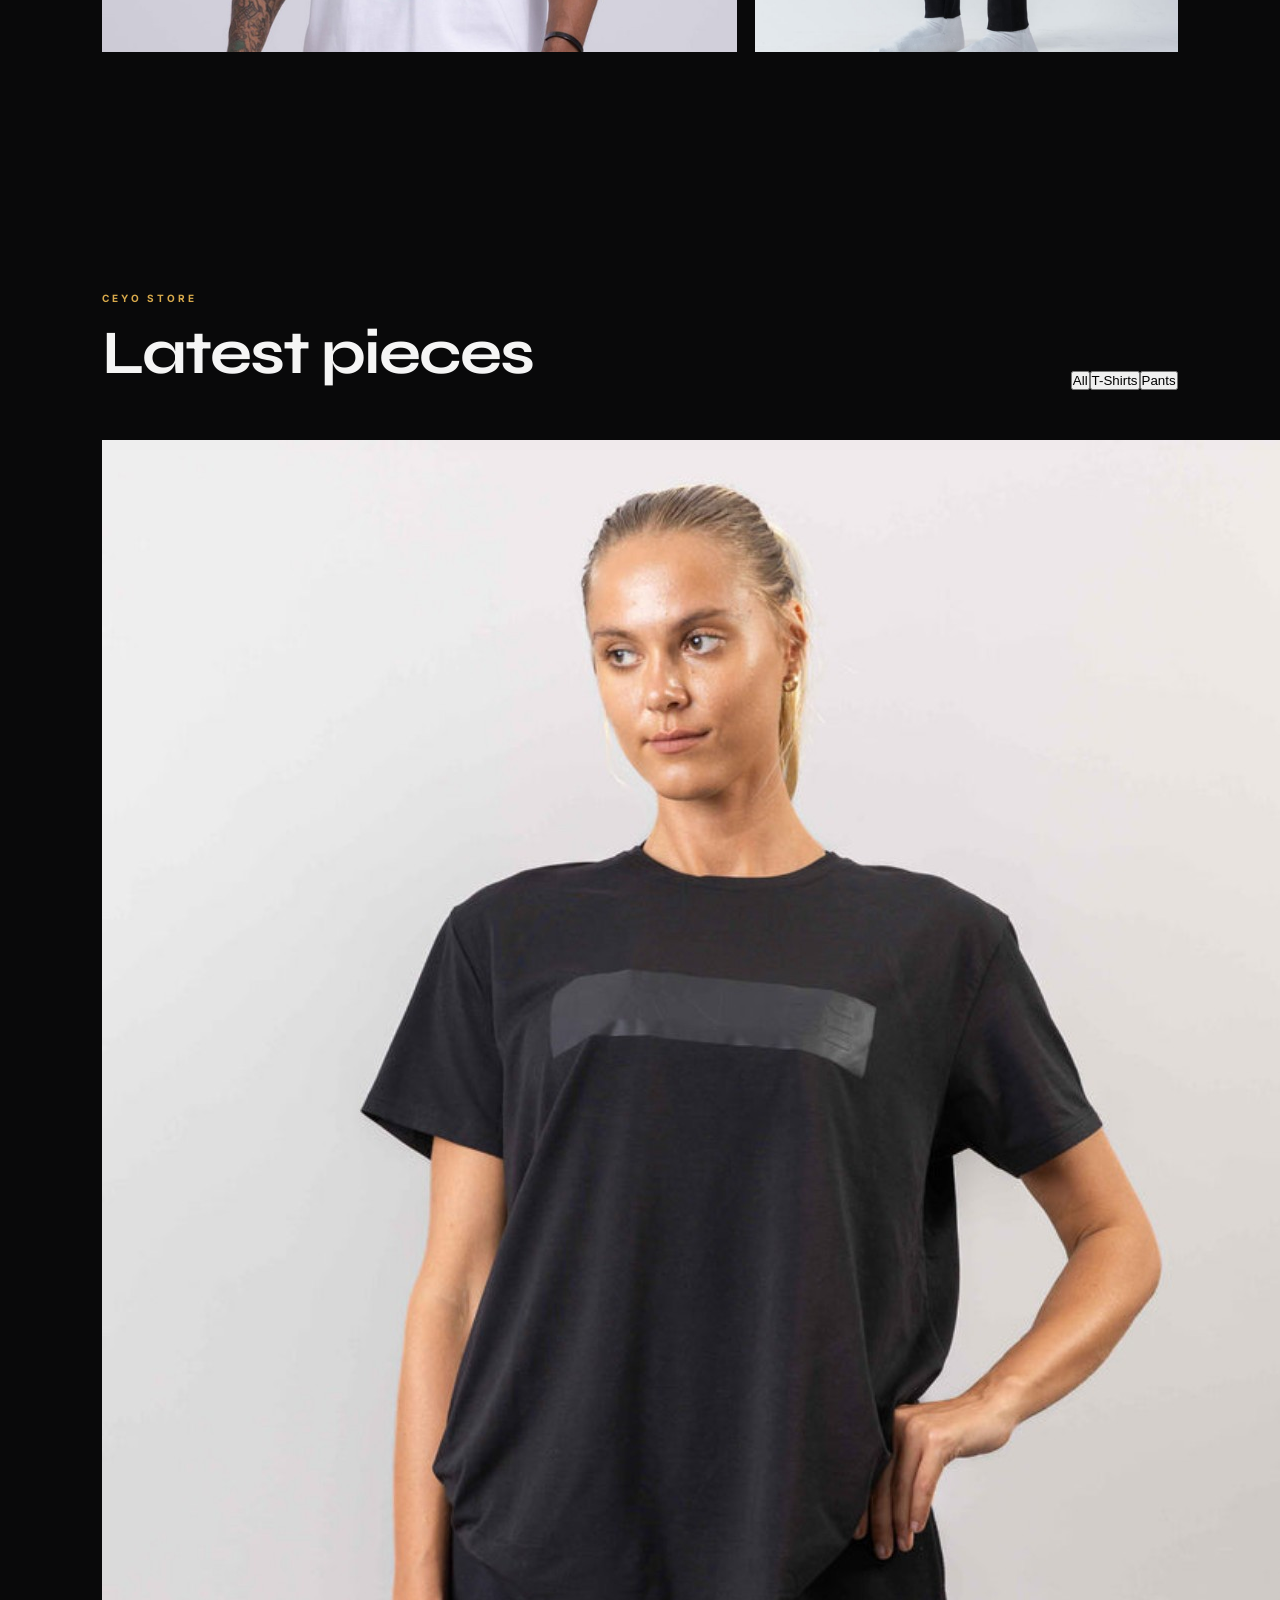
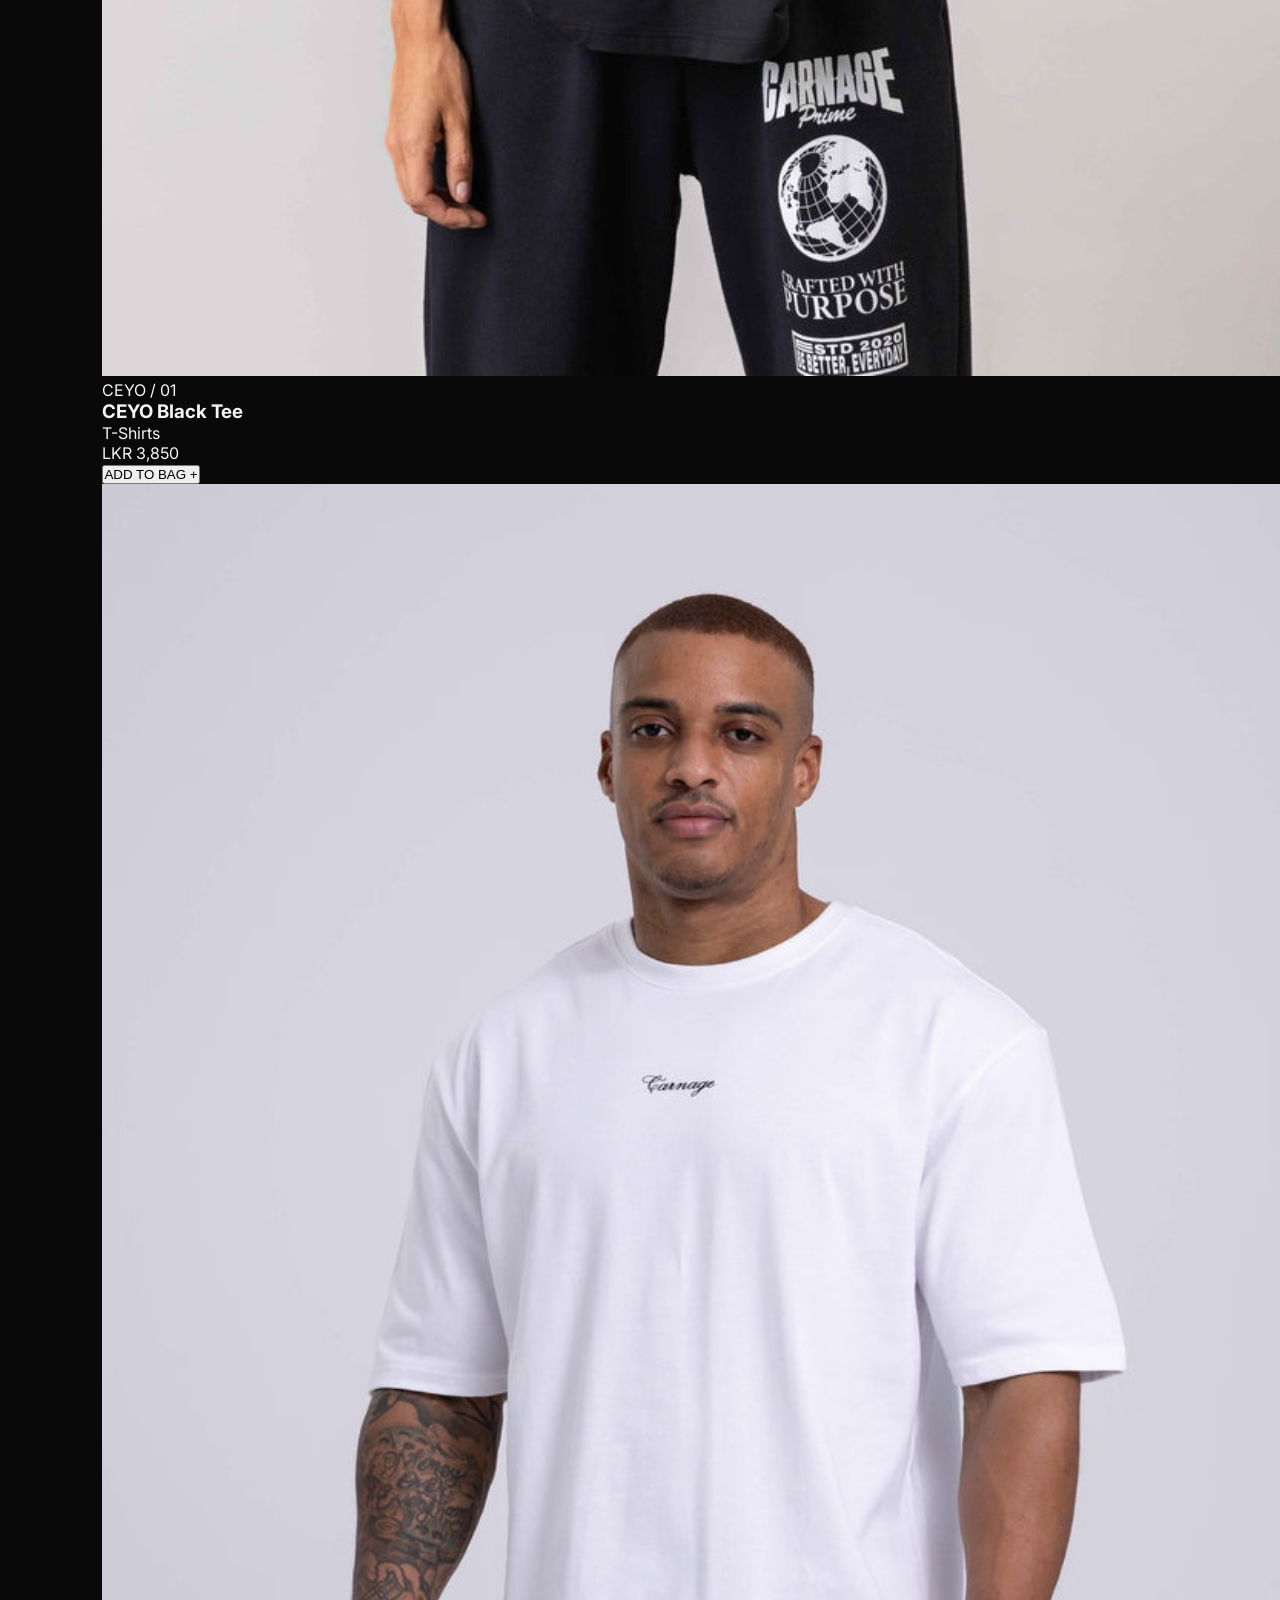
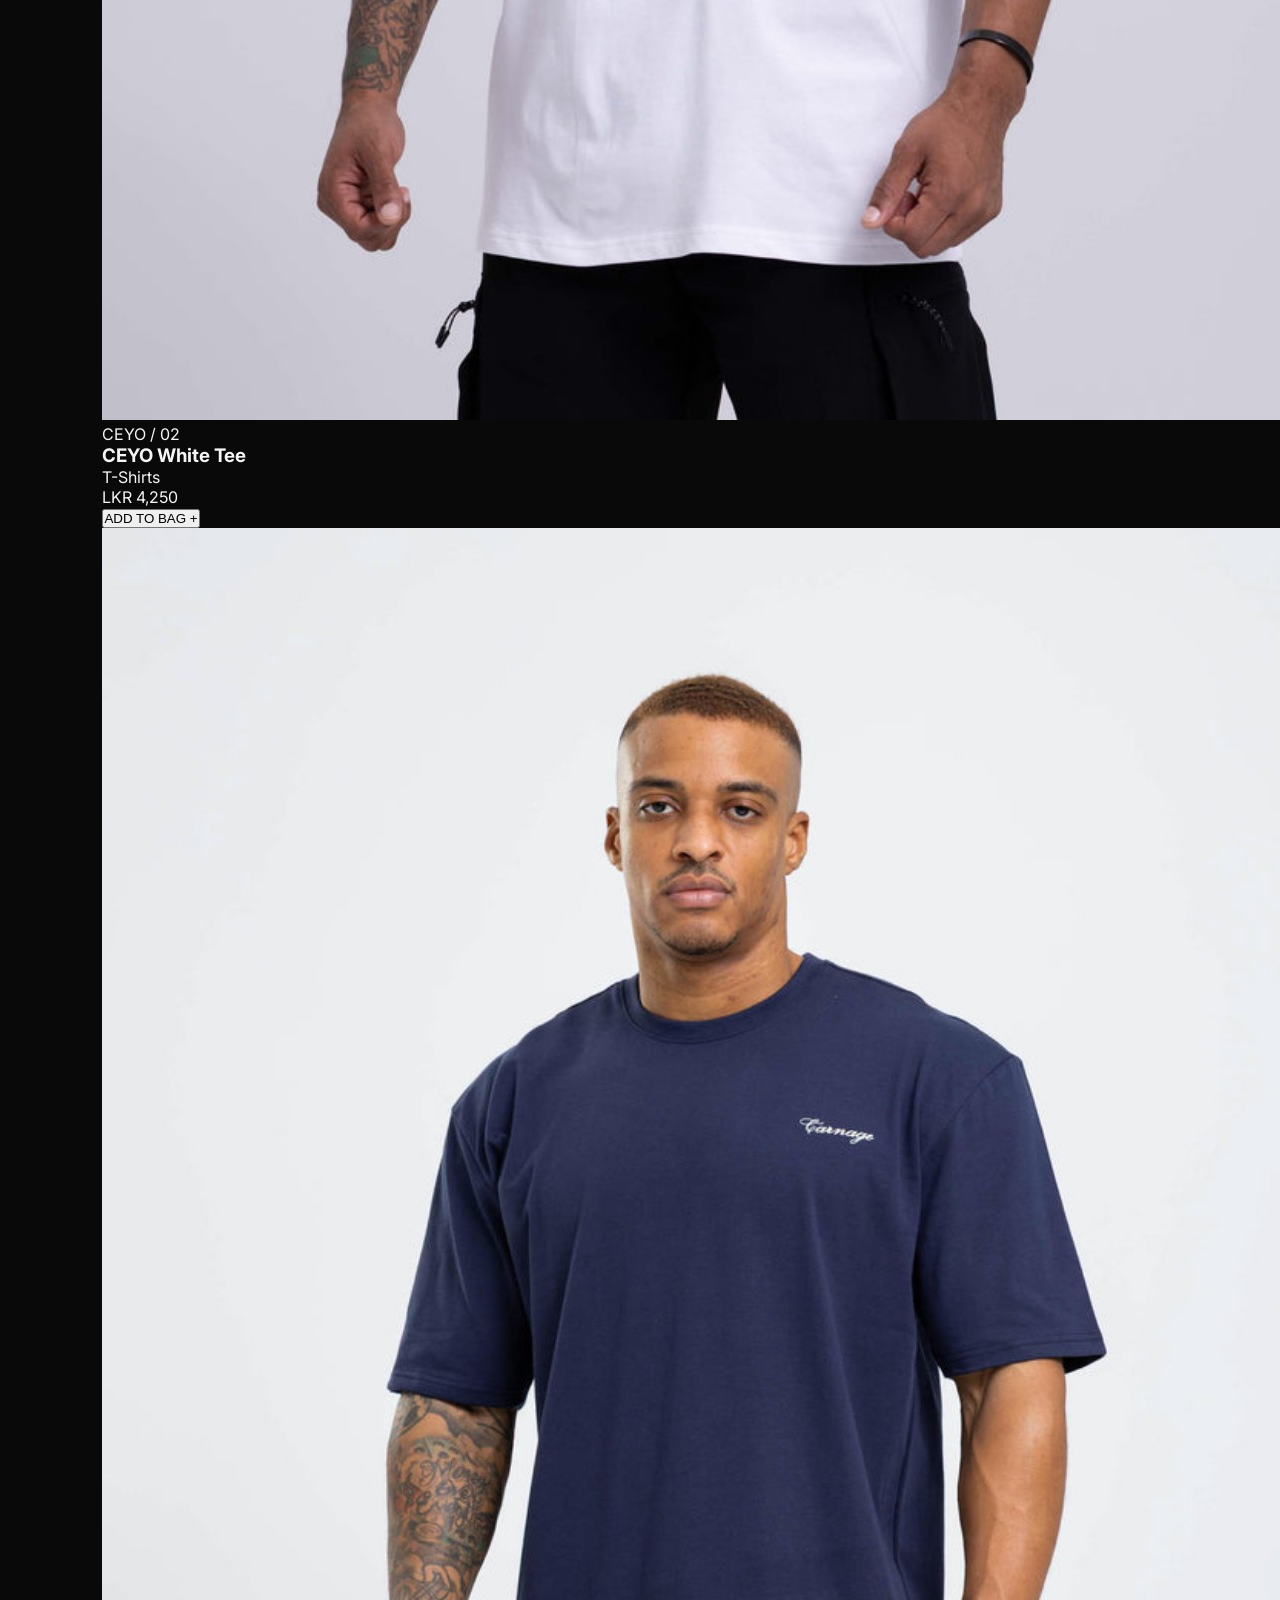
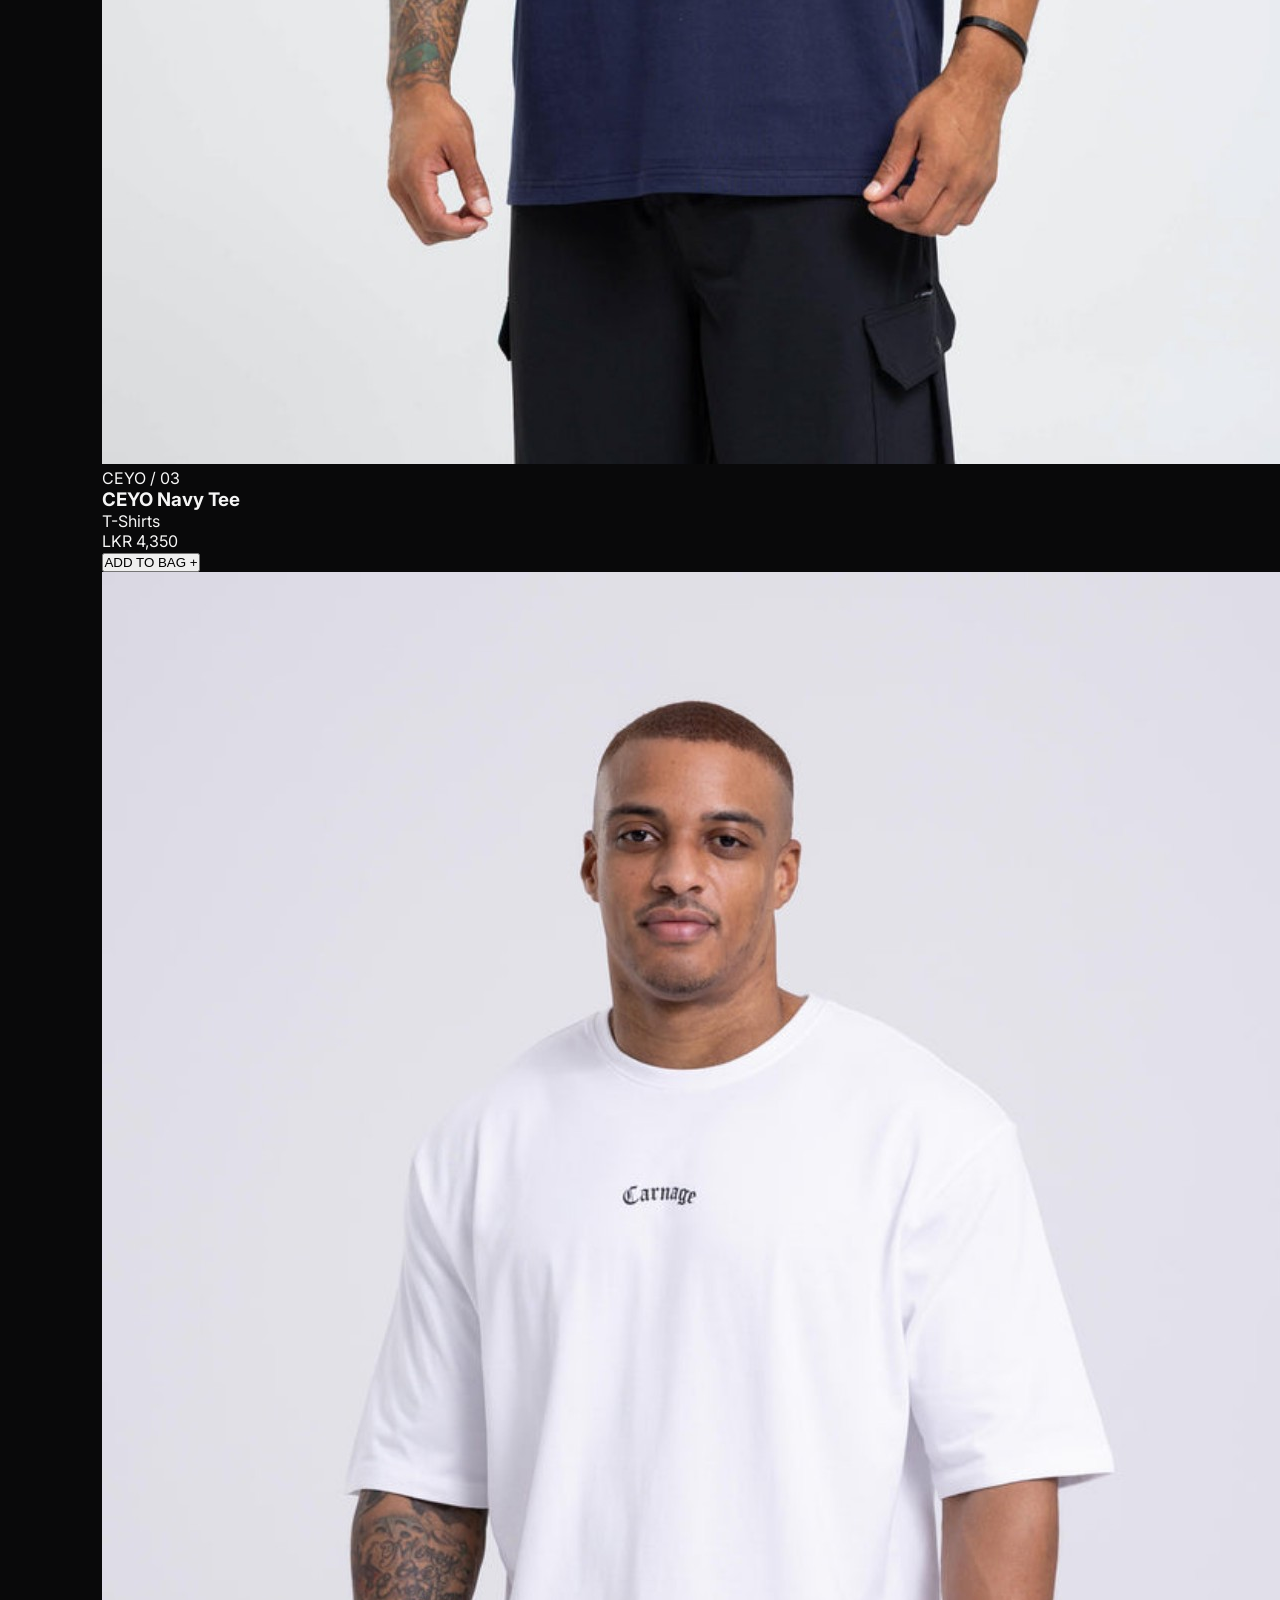
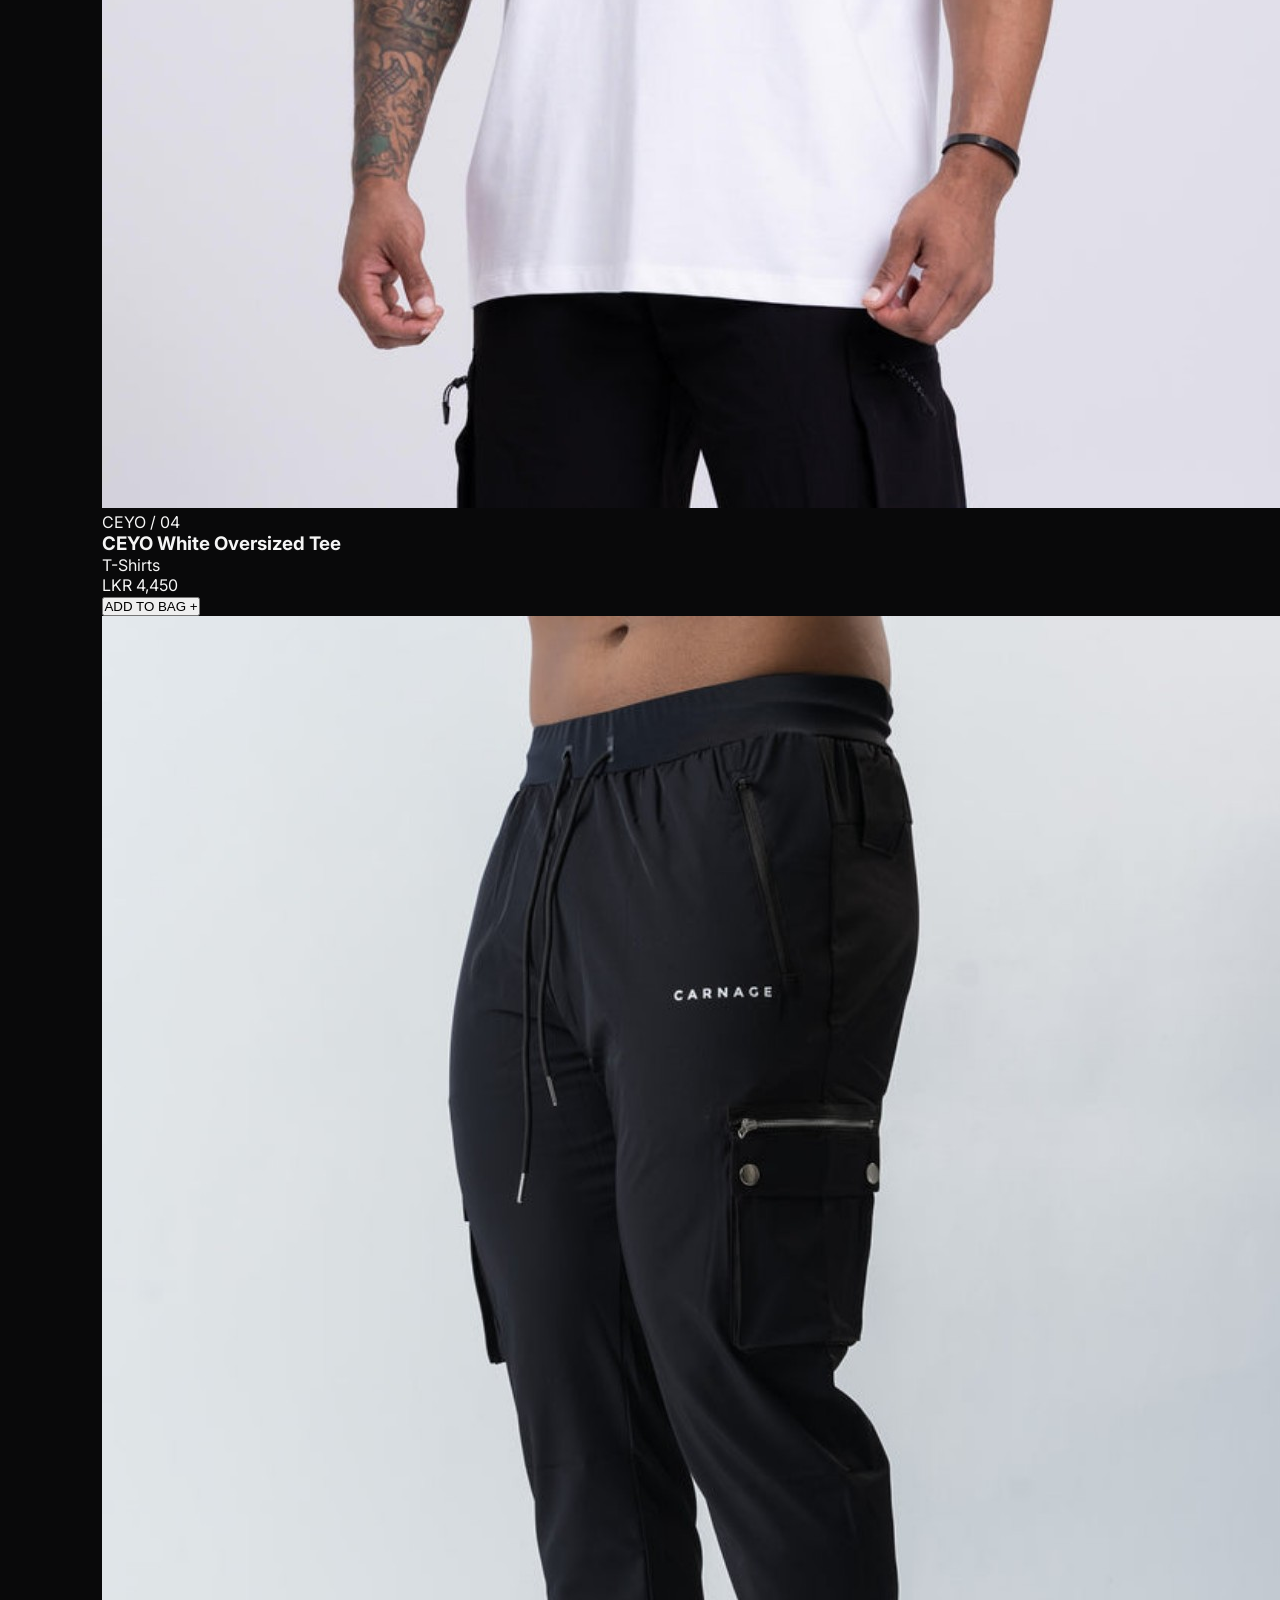
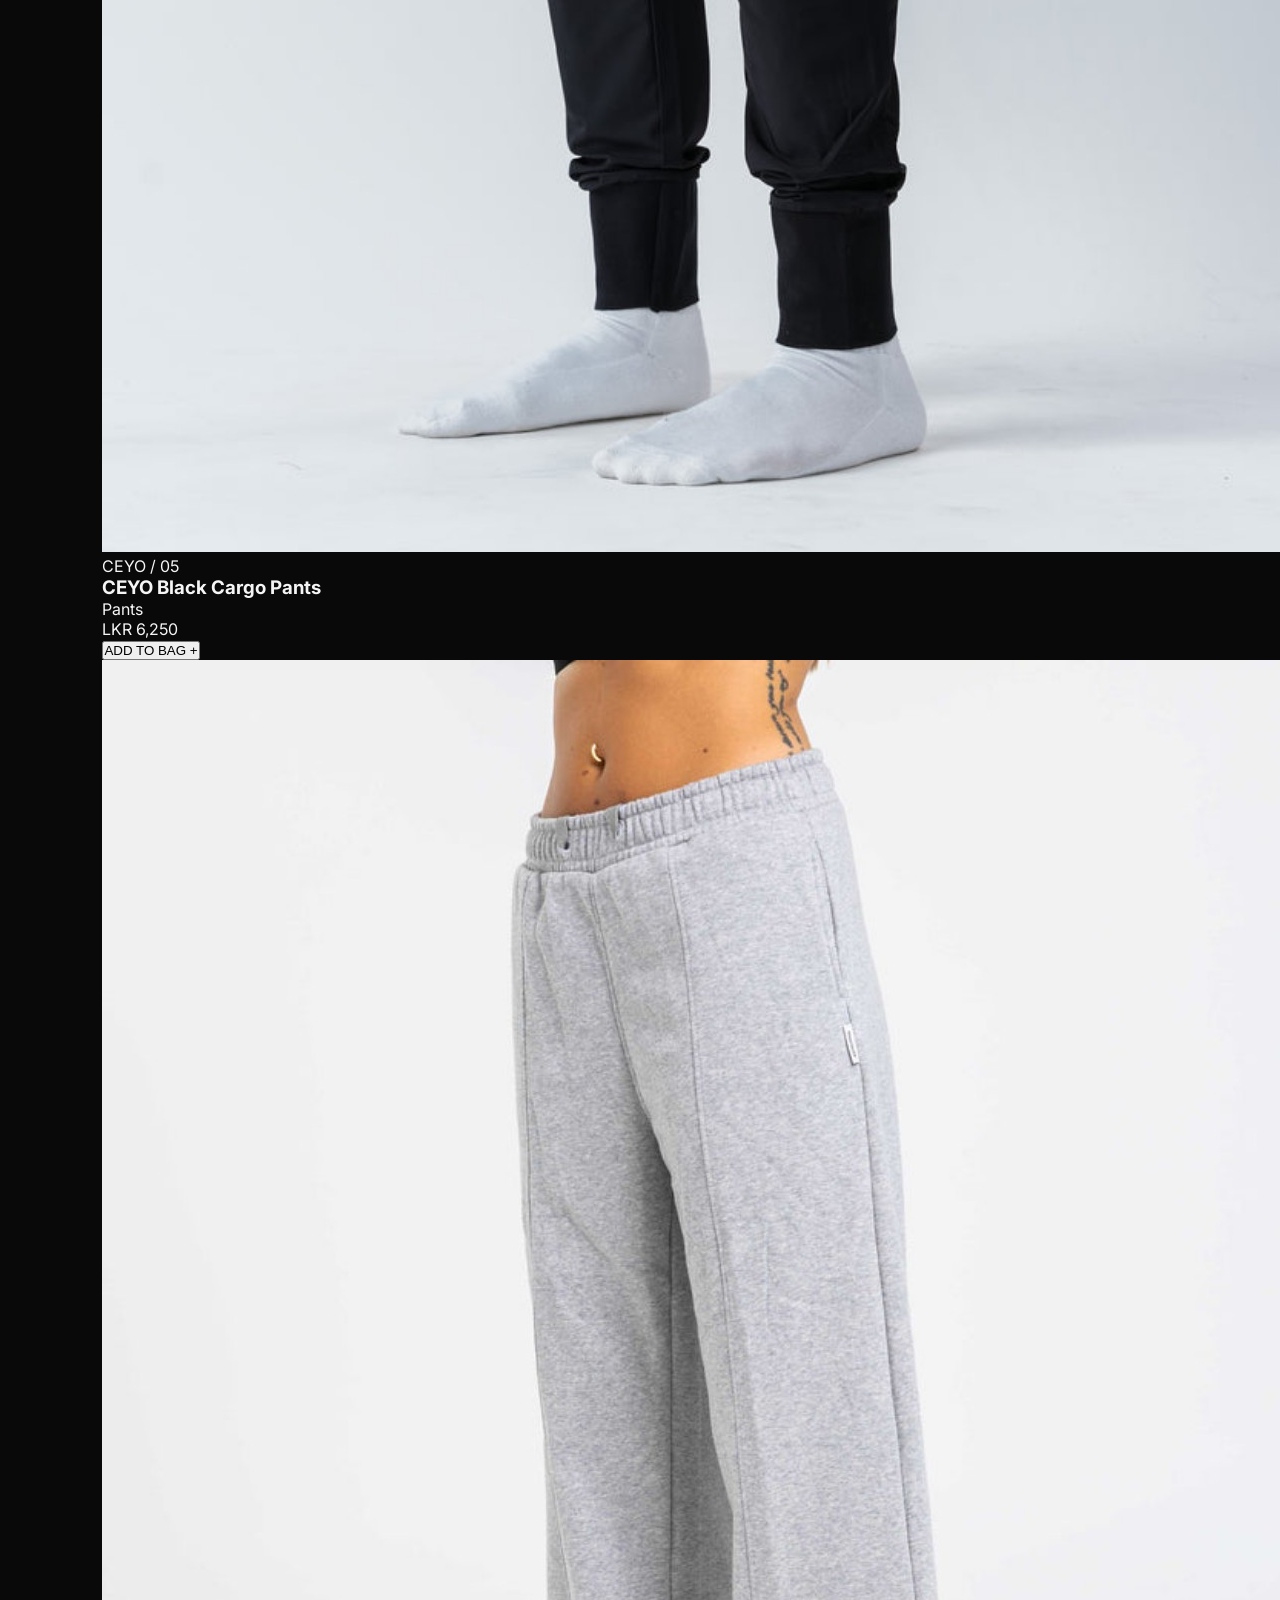
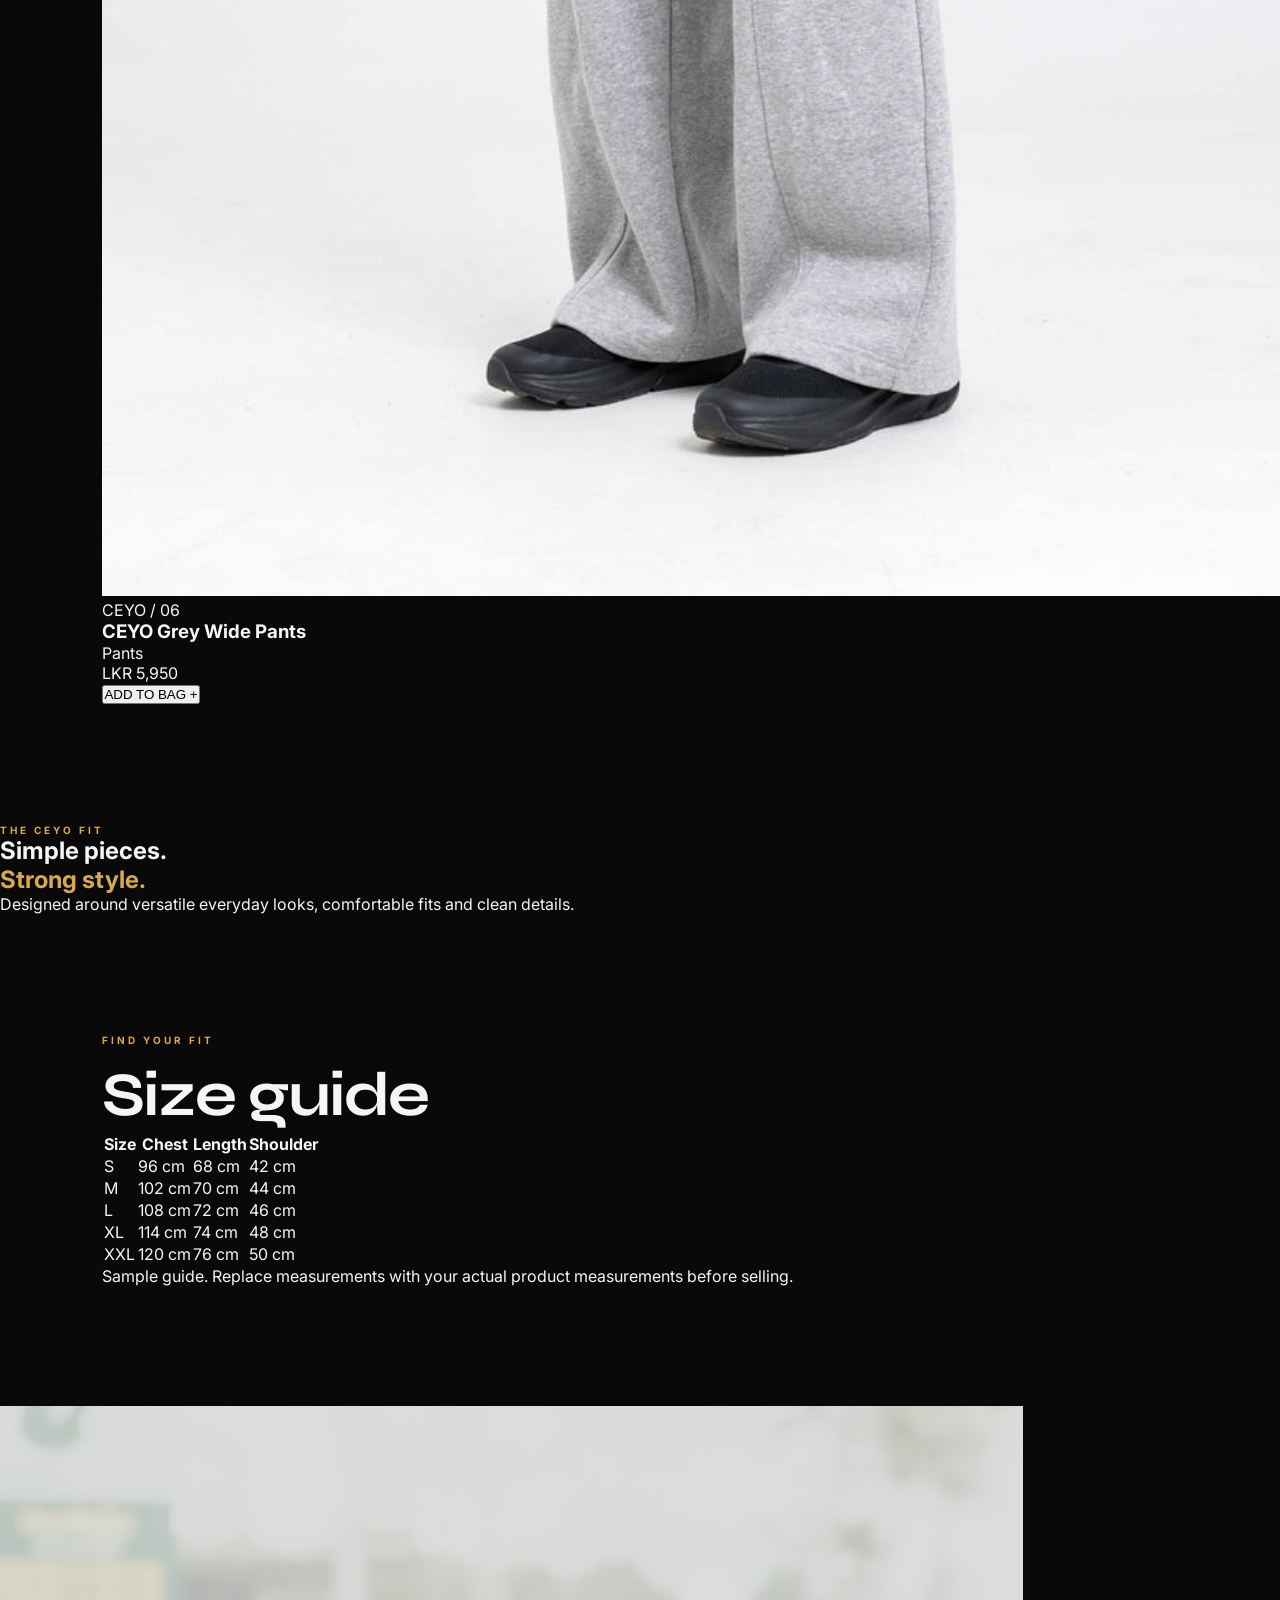
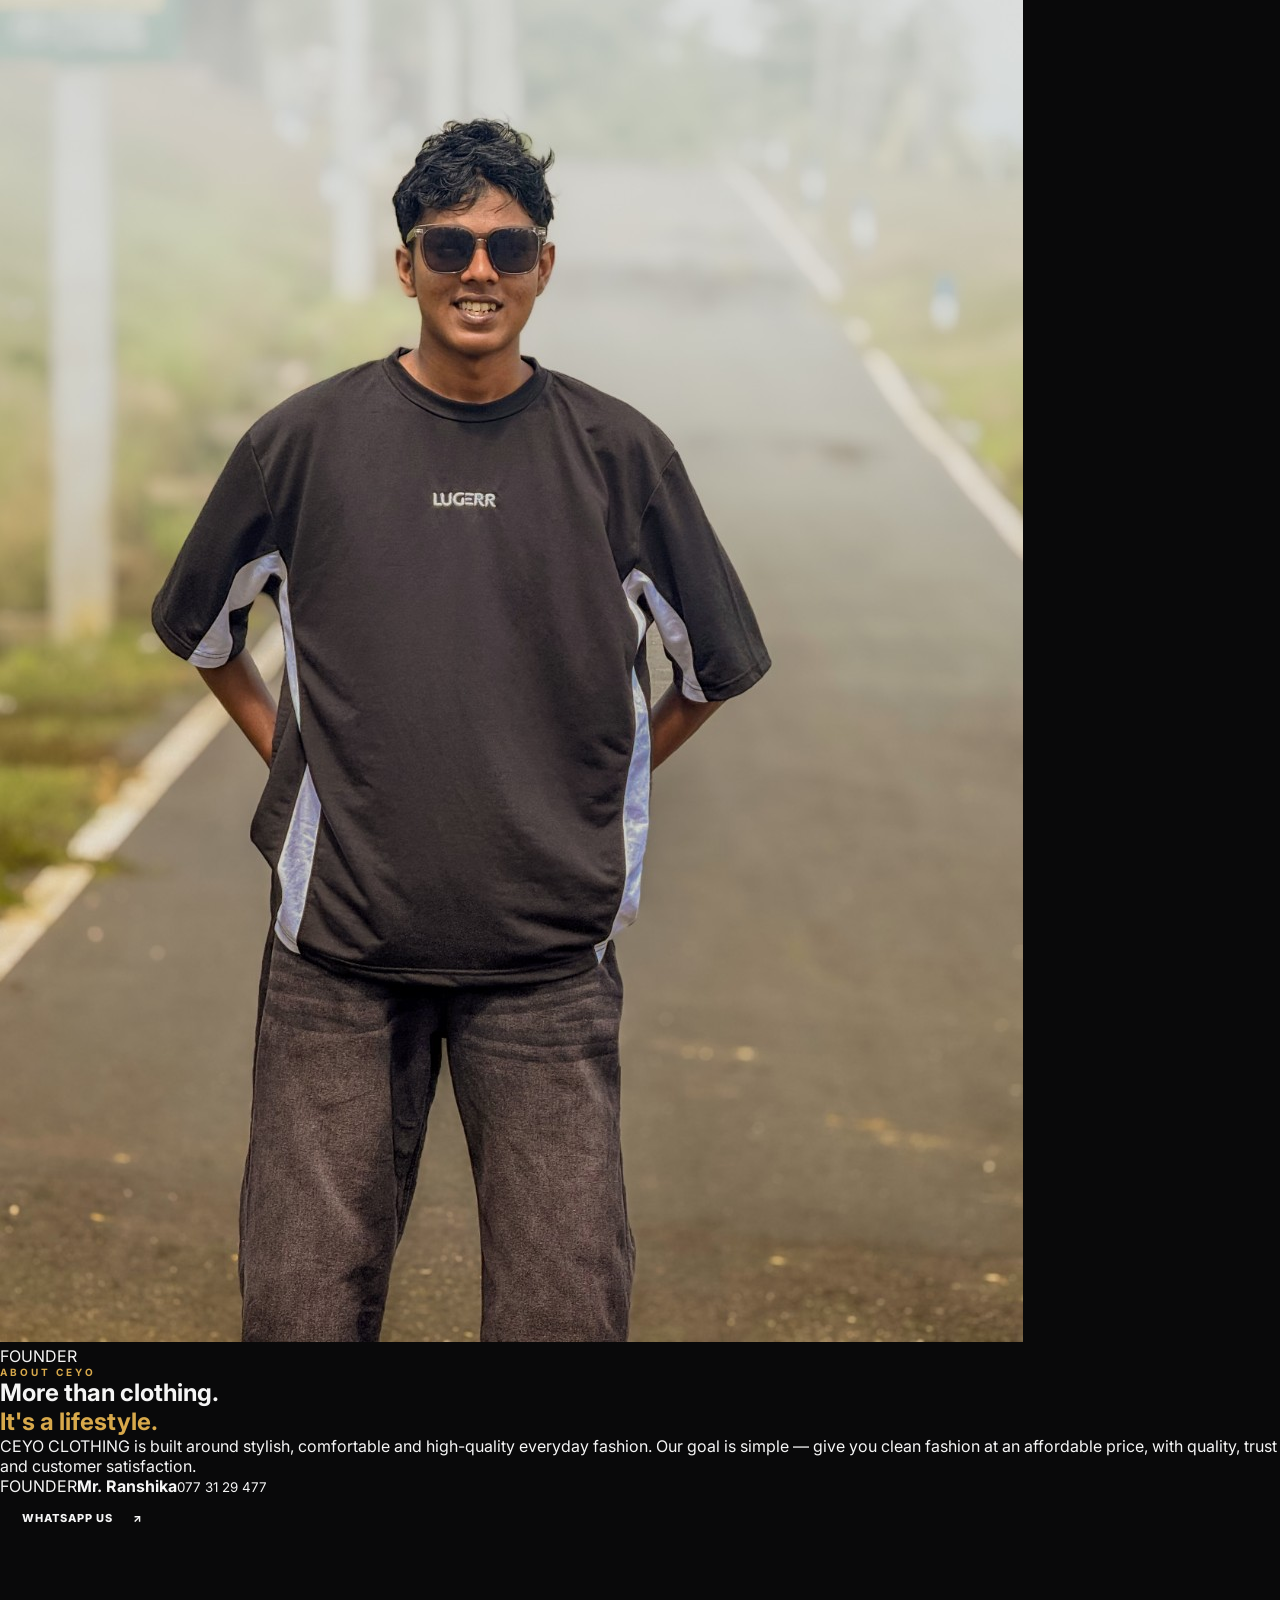
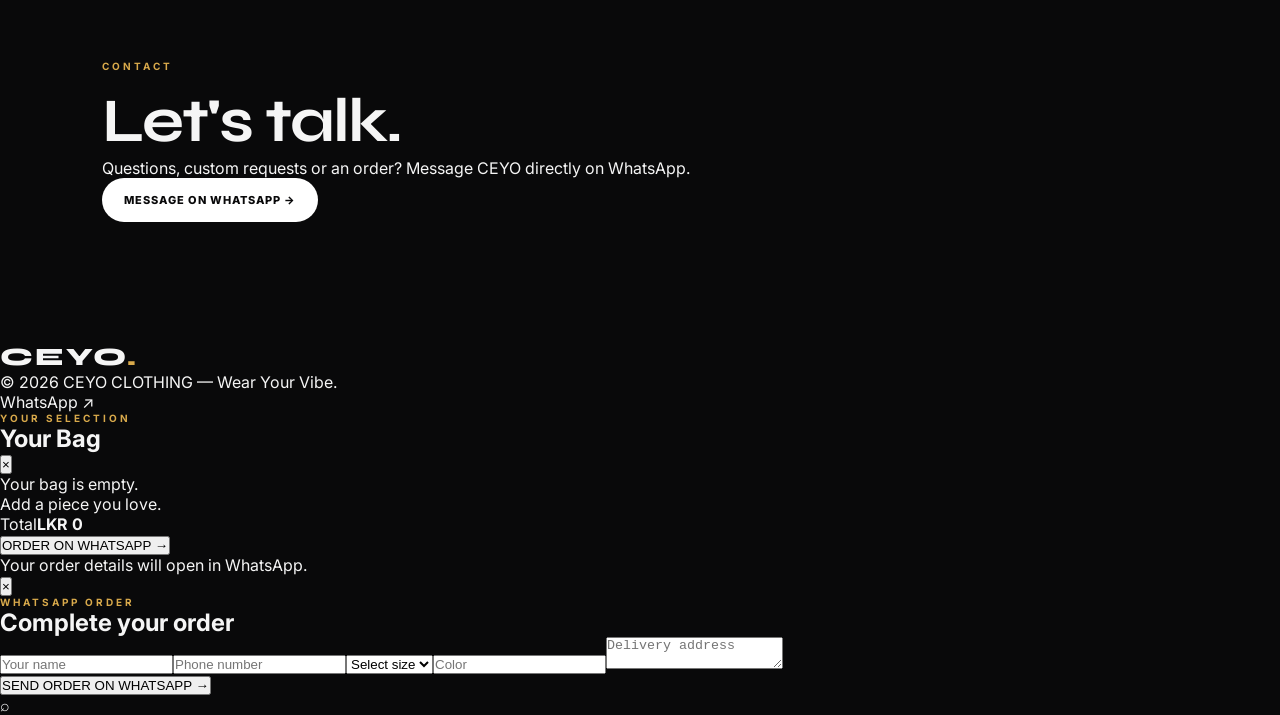
==== commit e3a6a62d: "Add files via upload" ====
--- a/index.html
+++ b/index.html
@@ -3,86 +3,72 @@
 <head>
 <meta charset="UTF-8">
 <meta name="viewport" content="width=device-width, initial-scale=1.0">
-<title>CEYO CLOTHING | Modern Streetwear</title>
+<meta name="description" content="CEYO CLOTHING - Modern Sri Lankan streetwear. Order directly through WhatsApp.">
+<title>CEYO CLOTHING | Wear Your Vibe</title>
+<link rel="preconnect" href="https://fonts.googleapis.com">
+<link rel="preconnect" href="https://fonts.gstatic.com" crossorigin>
+<link href="https://fonts.googleapis.com/css2?family=Inter:wght@400;500;600;700;800&family=Syne:wght@600;700;800&display=swap" rel="stylesheet">
 <link rel="stylesheet" href="style.css">
 </head>
 <body>
+<div class="noise"></div>
 <header class="header">
-  <a class="logo" href="#home">CEYO</a>
-  <nav>
-    <a href="#home">Home</a><a href="#shop">Shop</a><a href="#collections">Collections</a>
-    <a href="#sizes">Size Guide</a><a href="#about">About</a>
-  </nav>
+  <a class="logo" href="#home">CEYO<span>.</span></a>
+  <nav><a href="#home">Home</a><a href="#shop">Shop</a><a href="#collections">Collections</a><a href="#sizes">Size Guide</a><a href="#about">About</a></nav>
   <button class="cart-btn" id="cartBtn">Bag <span id="cartCount">0</span></button>
+  <button class="menu-btn" id="menuBtn">☰</button>
 </header>
 
+<main>
 <section class="hero" id="home">
-  <div class="hero-copy">
+  <div class="hero-glow glow-a"></div><div class="hero-glow glow-b"></div>
+  <div class="hero-copy reveal">
     <p class="eyebrow">CEYO CLOTHING / 2026 COLLECTION</p>
-    <h1>EVERYDAY<br><span>MADE BETTER.</span></h1>
-    <p>Clean silhouettes. Easy fits. Streetwear made for your everyday.</p>
-    <a class="shop-btn" href="#shop">SHOP COLLECTION</a>
+    <h1>WEAR YOUR<br><span>VIBE.</span></h1>
+    <p class="hero-desc">Clean silhouettes. Easy fits. Streetwear made for your everyday.</p>
+    <div class="hero-actions"><a class="shop-btn" href="#shop">SHOP COLLECTION <span>→</span></a><a class="ghost-btn" href="#about">OUR STORY</a></div>
+    <div class="hero-note"><span></span> NEW DROP / LIMITED PIECES</div>
   </div>
+  <div class="hero-visual reveal-delay">
+    <div class="visual-ring"></div>
+    <div class="hero-card"><img src="product-1.jpg" alt="CEYO clothing"><div class="hero-card-label"><span>CEYO</span><b>01 / 06</b></div></div>
+    <div class="floating-label label-one">PREMIUM<br>EVERYDAY WEAR</div>
+    <div class="floating-label label-two">SRI LANKA<br>EST. 2026</div>
+  </div>
+  <div class="scroll-hint">SCROLL <span>↓</span></div>
 </section>
 
-<section class="marquee"><span>NEW DROP</span><span>CEYO CLOTHING</span><span>EVERYDAY STYLE</span><span>NEW DROP</span><span>CEYO CLOTHING</span></section>
+<section class="marquee"><div><span>NEW DROP</span><i>✦</i><span>CEYO CLOTHING</span><i>✦</i><span>WEAR YOUR VIBE</span><i>✦</i><span>NEW DROP</span><i>✦</i><span>CEYO CLOTHING</span><i>✦</i></div></section>
 
 <section class="section" id="collections">
-  <div class="section-title"><p class="eyebrow">EXPLORE</p><h2>Shop by category</h2></div>
+  <div class="section-title"><div><p class="eyebrow">EXPLORE</p><h2>Shop by category</h2></div><p class="section-copy">Built around simple pieces that work together, every day.</p></div>
   <div class="category-grid">
-    <a href="#shop" onclick="setCategory('T-Shirts')"><img src="https://images.unsplash.com/photo-1521572163474-6864f9cf17ab?auto=format&fit=crop&w=900&q=85"><b>T-SHIRTS</b></a>
-    
-    <a href="#shop" onclick="setCategory('Pants')"><img src="https://images.unsplash.com/photo-1624378439575-d8705ad7ae80?auto=format&fit=crop&w=900&q=85"><b>PANTS</b></a>
-    
+    <a href="#shop" onclick="setCategory('T-Shirts')" class="category-card"><img src="product-2.jpg" alt="CEYO T-Shirts"><div><span>01</span><b>T-SHIRTS</b><em>EXPLORE →</em></div></a>
+    <a href="#shop" onclick="setCategory('Pants')" class="category-card"><img src="product-5.jpg" alt="CEYO Pants"><div><span>02</span><b>PANTS</b><em>EXPLORE →</em></div></a>
   </div>
 </section>
 
 <section class="section shop" id="shop">
-  <div class="shop-top">
-    <div><p class="eyebrow">CEYO STORE</p><h2>Latest pieces</h2></div>
-    <div class="filters">
-      <button class="filter active" data-cat="All">All</button>
-      <button class="filter" data-cat="T-Shirts">T-Shirts</button>
-      <button class="filter" data-cat="Hoodies">Hoodies</button>
-      <button class="filter" data-cat="Pants">Pants</button>
-      <button class="filter" data-cat="Accessories">Accessories</button>
-    </div>
-  </div>
+  <div class="shop-top"><div><p class="eyebrow">CEYO STORE</p><h2>Latest pieces</h2></div><div class="filters"><button class="filter active" data-cat="All">All</button><button class="filter" data-cat="T-Shirts">T-Shirts</button><button class="filter" data-cat="Pants">Pants</button></div></div>
   <div class="product-grid" id="products"></div>
 </section>
 
-<section class="feature">
-  <div><p class="eyebrow">THE CEYO FIT</p><h2>Simple pieces.<br>Strong style.</h2></div>
-  <p>Designed around versatile everyday looks, with comfortable fits and clean details.</p>
-</section>
+<section class="feature"><div><p class="eyebrow">THE CEYO FIT</p><h2>Simple pieces.<br><span>Strong style.</span></h2></div><p>Designed around versatile everyday looks, comfortable fits and clean details.</p></section>
 
-<section class="section sizes" id="sizes">
-  <p class="eyebrow">FIND YOUR FIT</p><h2>Size guide</h2>
-  <div class="table-wrap">
-  <table><thead><tr><th>Size</th><th>Chest</th><th>Length</th><th>Shoulder</th></tr></thead>
-  <tbody><tr><td>S</td><td>96 cm</td><td>68 cm</td><td>42 cm</td></tr>
-  <tr><td>M</td><td>102 cm</td><td>70 cm</td><td>44 cm</td></tr>
-  <tr><td>L</td><td>108 cm</td><td>72 cm</td><td>46 cm</td></tr>
-  <tr><td>XL</td><td>114 cm</td><td>74 cm</td><td>48 cm</td></tr>
-  <tr><td>XXL</td><td>120 cm</td><td>76 cm</td><td>50 cm</td></tr></tbody></table></div>
-  <p class="muted">Sample guide. Replace these measurements with your actual product measurements before selling.</p>
-</section>
+<section class="section sizes" id="sizes"><p class="eyebrow">FIND YOUR FIT</p><h2>Size guide</h2><div class="table-wrap"><table><thead><tr><th>Size</th><th>Chest</th><th>Length</th><th>Shoulder</th></tr></thead><tbody><tr><td>S</td><td>96 cm</td><td>68 cm</td><td>42 cm</td></tr><tr><td>M</td><td>102 cm</td><td>70 cm</td><td>44 cm</td></tr><tr><td>L</td><td>108 cm</td><td>72 cm</td><td>46 cm</td></tr><tr><td>XL</td><td>114 cm</td><td>74 cm</td><td>48 cm</td></tr><tr><td>XXL</td><td>120 cm</td><td>76 cm</td><td>50 cm</td></tr></tbody></table></div><p class="muted">Sample guide. Replace measurements with your actual product measurements before selling.</p></section>
 
-<section class="about" id="about">
-  <div class="about-photo"><div class="photo-placeholder">YOUR<br>FOUNDER<br>PHOTO</div></div>
-  <div><p class="eyebrow">ABOUT CEYO</p><h2>Built with a local vision.</h2>
-  <p>CEYO CLOTHING brings a clean, modern clothing experience to everyday streetwear.</p>
-  <div class="founder"><b>Founder</b><strong>Mr. Ranshika</strong><span>077 31 29 477</span></div></div>
-</section>
+<section class="about" id="about"><div class="about-photo"><img src="founder.jpg" alt="Mr. Ranshika - Founder of CEYO CLOTHING"><div class="photo-badge">FOUNDER</div></div><div class="about-copy"><p class="eyebrow">ABOUT CEYO</p><h2>More than clothing.<br><span>It's a lifestyle.</span></h2><p>CEYO CLOTHING is built around stylish, comfortable and high-quality everyday fashion. Our goal is simple — give you clean fashion at an affordable price, with quality, trust and customer satisfaction.</p><div class="founder"><span>FOUNDER</span><strong>Mr. Ranshika</strong><small>077 31 29 477</small></div><a class="whatsapp-btn" href="https://wa.me/94773129477?text=Hi%20CEYO%20CLOTHING%2C%20I%20want%20to%20know%20more%20about%20your%20collection." target="_blank" rel="noopener">WHATSAPP US <span>↗</span></a></div></section>
 
-<section class="contact section" id="contact">
-  <p class="eyebrow">CONTACT</p><h2>Let's talk.</h2>
-  <form id="contactForm"><input placeholder="Name" required><input type="tel" placeholder="Phone" required><textarea placeholder="Message" required></textarea><button class="shop-btn">SEND MESSAGE</button></form>
-</section>
+<section class="contact section" id="contact"><p class="eyebrow">CONTACT</p><h2>Let's talk.</h2><p>Questions, custom requests or an order? Message CEYO directly on WhatsApp.</p><a class="shop-btn" href="https://wa.me/94773129477?text=Hi%20CEYO%20CLOTHING%2C%20I%20would%20like%20to%20contact%20you." target="_blank" rel="noopener">MESSAGE ON WHATSAPP →</a></section>
+</main>
 
-<footer><div class="logo">CEYO</div><p>© 2026 CEYO CLOTHING</p></footer>
+<footer><div class="logo">CEYO<span>.</span></div><p>© 2026 CEYO CLOTHING — Wear Your Vibe.</p><a href="https://wa.me/94773129477" target="_blank" rel="noopener">WhatsApp ↗</a></footer>
 
-<aside class="cart" id="cart"><div class="cart-head"><h2>Your Bag</h2><button id="closeCart">×</button></div><div id="cartItems"></div><div class="total">Total <b>LKR <span id="cartTotal">0</span></b></div></aside>
+<aside class="cart" id="cart"><div class="cart-head"><div><p class="eyebrow">YOUR SELECTION</p><h2>Your Bag</h2></div><button id="closeCart">×</button></div><div id="cartItems"></div><div class="cart-bottom"><div class="total"><span>Total</span><b>LKR <span id="cartTotal">0</span></b></div><button class="checkout-btn" id="checkoutBtn">ORDER ON WHATSAPP →</button><p class="cart-help">Your order details will open in WhatsApp.</p></div></aside>
+<div class="overlay" id="overlay"></div>
+<div class="order-modal" id="orderModal"><button class="modal-close" id="modalClose">×</button><p class="eyebrow">WHATSAPP ORDER</p><h2>Complete your order</h2><div class="form-grid"><input id="customerName" placeholder="Your name" required><input id="customerPhone" type="tel" placeholder="Phone number" required><select id="customerSize"><option value="">Select size</option><option>S</option><option>M</option><option>L</option><option>XL</option><option>XXL</option></select><input id="customerColor" placeholder="Color"><textarea id="customerAddress" placeholder="Delivery address" required></textarea></div><button class="checkout-btn" id="sendWhatsApp">SEND ORDER ON WHATSAPP →</button></div>
+
+<a class="wa-float" href="https://wa.me/94773129477?text=Hi%20CEYO%20CLOTHING%2C%20I%20need%20help%20with%20an%20order." target="_blank" rel="noopener" aria-label="WhatsApp CEYO">⌕</a>
 <script src="script.js"></script>
 </body>
-</html>+</html>
--- a/style.css
+++ b/style.css
@@ -1 +1,8 @@
-*{box-sizing:border-box}html{scroll-behavior:smooth}body{margin:0;font-family:Arial,Helvetica,sans-serif;color:#111;background:#fff}.header{height:76px;padding:0 5%;display:flex;align-items:center;justify-content:space-between;border-bottom:1px solid #e9e9e9;position:sticky;top:0;background:#fff;z-index:20}.logo{font-size:28px;font-weight:900;letter-spacing:5px;color:#111;text-decoration:none}.header nav{display:flex;gap:27px}.header nav a{font-size:13px;text-transform:uppercase;text-decoration:none;color:#111;font-weight:700}.cart-btn,.filter{border:0;cursor:pointer}.cart-btn{background:#111;color:#fff;padding:12px 18px}.hero{min-height:78vh;background:linear-gradient(90deg,#000b,#0002),url('https://images.unsplash.com/photo-1529139574466-a303027c1d8b?auto=format&fit=crop&w=1800&q=90') center/cover;display:flex;align-items:center;padding:7%;color:#fff}.hero-copy{max-width:850px}.eyebrow{font-size:11px;letter-spacing:3px;font-weight:800}.hero h1{font-size:clamp(52px,9vw,110px);line-height:.88;margin:18px 0}.hero h1 span{font-weight:400}.hero p:not(.eyebrow){max-width:500px;font-size:17px}.shop-btn{display:inline-block;background:#111;color:#fff;border:0;padding:15px 24px;font-weight:800;text-decoration:none;cursor:pointer;margin-top:20px}.hero .shop-btn{background:#fff;color:#111}.marquee{display:flex;justify-content:space-around;gap:20px;padding:18px 4%;background:#111;color:#fff;font-size:11px;font-weight:800;letter-spacing:2px}.section{padding:85px 5%}.section-title h2,.shop h2,.sizes h2,.contact h2,.about h2{font-size:45px;margin:8px 0 35px}.category-grid{display:grid;grid-template-columns:repeat(4,1fr);gap:15px}.category-grid a{position:relative;display:block;overflow:hidden;color:#fff;text-decoration:none;background:#111}.category-grid img{width:100%;height:430px;object-fit:cover;display:block;transition:.4s}.category-grid a:hover img{transform:scale(1.04)}.category-grid b{position:absolute;bottom:22px;left:22px;font-size:22px;letter-spacing:1px}.shop{background:#f7f7f7}.shop-top{display:flex;justify-content:space-between;align-items:end;gap:25px}.filters{display:flex;flex-wrap:wrap;gap:7px}.filter{padding:10px 15px;background:#fff}.filter.active{background:#111;color:#fff}.product-grid{display:grid;grid-template-columns:repeat(4,1fr);gap:18px}.product{background:#fff}.product-img{position:relative}.product img{width:100%;aspect-ratio:3/4;object-fit:cover;display:block}.tag{position:absolute;top:12px;left:12px;background:#fff;padding:7px 10px;font-size:10px;font-weight:800}.product-info{padding:15px}.product h3{font-size:15px;margin:0 0 6px}.price{font-weight:800}.add{width:100%;margin-top:12px;padding:11px;background:#111;color:#fff;border:0;font-weight:800;cursor:pointer}.feature{padding:85px 8%;background:#111;color:#fff;display:flex;justify-content:space-between;gap:50px}.feature h2{font-size:55px;line-height:.95;margin:10px 0}.feature>p{max-width:400px;align-self:end}.sizes{background:#f7f7f7}.table-wrap{overflow:auto}table{border-collapse:collapse;width:100%;min-width:600px;background:#fff}th,td{padding:17px;border:1px solid #ddd;text-align:center}th{background:#111;color:#fff}.muted{color:#777;font-size:12px;margin-top:12px}.about{display:grid;grid-template-columns:1fr 1fr;min-height:600px;background:#eee}.about-photo{background:#222;display:flex;align-items:center;justify-content:center;overflow:hidden}.about-photo img{width:100%;height:100%;min-height:600px;object-fit:cover;object-position:center}.about>div:last-child{padding:10%;align-self:center}.founder{display:grid;gap:5px;margin-top:30px}.founder b{font-size:11px;letter-spacing:2px;text-transform:uppercase}.founder strong{font-size:28px}.contact form{max-width:650px;display:grid;gap:12px}.contact input,.contact textarea{font:inherit;padding:15px;border:1px solid #ddd}.contact textarea{min-height:140px}.contact .shop-btn{width:max-content}.cart{position:fixed;right:-430px;top:0;width:min(430px,100%);height:100vh;background:#fff;z-index:50;padding:25px;box-shadow:-8px 0 30px #0002;transition:.3s;overflow:auto}.cart.open{right:0}.cart-head{display:flex;justify-content:space-between;align-items:center}.cart-head button{font-size:28px;border:0;background:none;cursor:pointer}.cart-row{display:flex;justify-content:space-between;border-bottom:1px solid #eee;padding:15px 0}.total{display:flex;justify-content:space-between;font-size:20px;padding-top:25px}footer{background:#111;color:#fff;padding:35px 5%;display:flex;justify-content:space-between;align-items:center}footer p{color:#aaa;font-size:12px}@media(max-width:900px){.header nav{display:none}.category-grid,.product-grid{grid-template-columns:repeat(2,1fr)}.shop-top{display:block}.filters{margin-bottom:25px}.about{grid-template-columns:1fr}.about-photo{min-height:400px}.about-photo img{min-height:400px}.feature{display:block}}@media(max-width:550px){.hero{min-height:68vh;padding:8% 5%}.hero h1{font-size:52px}.section{padding:60px 5%}.category-grid img{height:280px}.product-grid{gap:10px}.feature h2{font-size:43px}.marquee span:nth-child(n+4){display:none}}+:root{--bg:#09090a;--panel:#111113;--panel2:#161619;--text:#f5f5f5;--muted:#96969c;--line:#26262b;--gold:#d8a94b;--green:#25d366}
+*{box-sizing:border-box;margin:0;padding:0}html{scroll-behavior:smooth}body{font-family:Inter,Arial,sans-serif;background:var(--bg);color:var(--text);overflow-x:hidden}.noise{position:fixed;inset:0;pointer-events:none;opacity:.025;background-image:url("data:image/svg+xml,%3Csvg viewBox='0 0 180 180' xmlns='http://www.w3.org/2000/svg'%3E%3Cfilter id='n'%3E%3CfeTurbulence type='fractalNoise' baseFrequency='.8' numOctaves='4' stitchTiles='stitch'/%3E%3C/filter%3E%3Crect width='100%25' height='100%25' filter='url(%23n)'/%3E%3C/svg%3E");z-index:999}
+a{color:inherit;text-decoration:none}.header{height:78px;padding:0 6%;display:flex;align-items:center;justify-content:space-between;position:fixed;top:0;left:0;right:0;z-index:100;background:rgba(9,9,10,.72);backdrop-filter:blur(18px);border-bottom:1px solid rgba(255,255,255,.06)}.logo{font-family:Syne,sans-serif;font-size:25px;font-weight:800;letter-spacing:2px}.logo span{color:var(--gold)}nav{display:flex;gap:30px}nav a{font-size:12px;text-transform:uppercase;letter-spacing:1px;color:#aaa;transition:.25s}nav a:hover{color:#fff}.cart-btn,.menu-btn{background:none;border:0;color:#fff;cursor:pointer}.cart-btn{font-size:12px;text-transform:uppercase;letter-spacing:1px}.cart-btn span{display:inline-grid;place-items:center;margin-left:5px;width:22px;height:22px;border:1px solid #555;border-radius:50%}.menu-btn{display:none;font-size:24px}.hero{min-height:100vh;padding:135px 8% 70px;display:flex;align-items:center;justify-content:space-between;position:relative;overflow:hidden}.hero-copy{width:52%;z-index:2}.eyebrow{font-size:10px;letter-spacing:3px;color:var(--gold);font-weight:700}.hero h1{font-family:Syne,sans-serif;font-size:clamp(58px,8.5vw,112px);line-height:.88;letter-spacing:-5px;margin:24px 0}.hero h1 span,.feature h2 span,.about h2 span{color:var(--gold)}.hero-desc{max-width:500px;color:var(--muted);line-height:1.8;font-size:15px}.hero-actions{display:flex;gap:13px;margin-top:32px}.shop-btn,.ghost-btn,.whatsapp-btn{display:inline-flex;align-items:center;gap:20px;padding:15px 22px;border-radius:50px;font-size:11px;font-weight:800;letter-spacing:1px;transition:.3s}.shop-btn{background:#fff;color:#09090a}.shop-btn:hover{transform:translateY(-4px);box-shadow:0 16px 40px rgba(255,255,255,.12)}.ghost-btn{border:1px solid #34343a;color:#fff}.ghost-btn:hover{border-color:var(--gold)}.hero-note{margin-top:42px;font-size:9px;letter-spacing:2px;color:#666;display:flex;align-items:center;gap:10px}.hero-note span{width:30px;height:1px;background:var(--gold)}.hero-visual{width:42%;height:620px;display:grid;place-items:center;position:relative}.visual-ring{position:absolute;width:480px;height:480px;border-radius:50%;border:1px solid rgba(216,169,75,.18);animation:pulse 4s ease-in-out infinite}.visual-ring:after{content:"";position:absolute;inset:35px;border-radius:50%;border:1px dashed rgba(216,169,75,.18)}.hero-card{width:min(330px,70%);height:475px;border-radius:24px;overflow:hidden;position:relative;background:#19191b;border:1px solid #303036;box-shadow:0 40px 100px rgba(0,0,0,.65);transform:rotate(1deg);transition:transform .18s ease;animation:float 5s ease-in-out infinite;z-index:2}.hero-card img{width:100%;height:100%;object-fit:cover}.hero-card:after{content:"";position:absolute;inset:0;background:linear-gradient(to top,rgba(0,0,0,.75),transparent 50%)}.hero-card-label{position:absolute;bottom:20px;left:20px;right:20px;display:flex;justify-content:space-between;z-index:3;font-size:10px;letter-spacing:2px}.hero-card-label b{color:#bbb}.floating-label{position:absolute;z-index:4;padding:13px 16px;border:1px solid rgba(255,255,255,.12);background:rgba(15,15,16,.7);backdrop-filter:blur(12px);font-size:9px;line-height:1.6;letter-spacing:1px;color:#ccc}.label-one{left:0;top:22%}.label-two{right:0;bottom:20%}.scroll-hint{position:absolute;bottom:35px;left:8%;font-size:9px;letter-spacing:2px;color:#555}.scroll-hint span{color:var(--gold);margin-left:8px}.hero-glow{position:absolute;border-radius:50%;filter:blur(100px);pointer-events:none}.glow-a{width:300px;height:300px;background:rgba(216,169,75,.08);left:-150px;top:20%}.glow-b{width:300px;height:300px;background:rgba(130,100,255,.06);right:-120px;bottom:0}.reveal{animation:up 1s ease both}.reveal-delay{animation:inright 1.2s .15s ease both}.marquee{overflow:hidden;border-top:1px solid var(--line);border-bottom:1px solid var(--line);padding:16px 0;white-space:nowrap}.marquee div{display:flex;gap:35px;justify-content:center;animation:marquee 20s linear infinite}.marquee span{font-size:10px;letter-spacing:3px;color:#aaa}.marquee i{font-style:normal;color:var(--gold)}.section{padding:120px 8%}.section-title,.shop-top{display:flex;align-items:end;justify-content:space-between;margin-bottom:50px}.section h2,.shop h2{font-family:Syne,sans-serif;font-size:clamp(38px,5vw,62px);letter-spacing:-2px;margin-top:12px}.section-copy{color:#777;max-width:320px;line-height:1.7;font-size:13px}.category-grid{display:grid;grid-template-columns:1.2fr .8fr;gap:18px}.category-card{height:430px;position:relative;overflow:hidden;background:#151517}.category-card img{width:100%;height:100%;object-fit:cover;transition:.7s}.category-card:hover img{transform:scale(1.06)}.category-card:after{content:"";position:absolute;inset:0;background:linear-gradient(transparent 35%,rgba(0,0,0,.85)}.category-card>div{position:absolute;z-index:2;left:28px;right:28px;bottom:25px;display:flex;align-items:end;justify-content:space-between}.category-card span,.category-card em{font-size:9px;color:#aaa;letter-spacing:2px;font-style:normal}.category-card b{font-family:Syne;font-size:30px;margin-left:auto;margin-right:auto}.shop{background:#0d0d0e}.filters{display:flex;gap:7px}.filter{background:none;border:1px solid #2a2a2e;color:#777;padding:10px 14px;border-radius:30px;font-size:10px;cursor:pointer}.filter.active,.filter:hover{background:#fff;color:#000;border-color:#fff}.product-grid{display:grid;grid-template-columns:repeat(3,1fr);gap:18px}.product{background:#121214;border:1px solid #202024;overflow:hidden;transition:.35s}.product:hover{transform:translateY(-7px);border-color:#3a3a40}.product-img{height:390px;position:relative;overflow:hidden;background:#19191b}.product-img img{width:100%;height:100%;object-fit:cover;transition:.6s}.product:hover img{transform:scale(1.04)}.tag{position:absolute;top:14px;left:14px;background:rgba(0,0,0,.65);padding:7px 9px;font-size:8px;letter-spacing:1px;backdrop-filter:blur(10px)}.product-info{padding:20px}.product-info h3{font-size:14px;margin-bottom:5px}.product-info p{color:#666;font-size:10px}.price{color:var(--gold);font-weight:700;font-size:13px;margin:15px 0}.add{width:100%;padding:13px;background:#fff;color:#000;border:0;font-weight:800;font-size:10px;letter-spacing:1px;cursor:pointer}.add span{float:right}.feature{padding:130px 8%;display:flex;justify-content:space-between;gap:40px;background:#151517}.feature h2{font-family:Syne;font-size:clamp(45px,6vw,75px);line-height:.95;margin-top:15px}.feature>p{max-width:360px;color:#777;line-height:1.8;margin-top:35px}.sizes{border-bottom:1px solid var(--line)}.table-wrap{overflow:auto;margin-top:35px}table{width:100%;border-collapse:collapse;min-width:600px}th,td{text-align:left;padding:18px;border-bottom:1px solid var(--line);font-size:12px}th{color:var(--gold);font-size:10px;letter-spacing:2px}.muted{color:#555;font-size:10px;margin-top:15px}.about{padding:120px 8%;display:grid;grid-template-columns:1fr 1fr;gap:80px;align-items:center;background:#101012}.about-photo{height:650px;position:relative;overflow:hidden;background:#18181a}.about-photo img{width:100%;height:100%;object-fit:cover}.photo-badge{position:absolute;bottom:18px;left:18px;background:#fff;color:#000;padding:10px 14px;font-size:9px;font-weight:800;letter-spacing:2px}.about-copy>p:not(.eyebrow){color:#888;line-height:1.9;font-size:14px;max-width:550px}.about h2{font-family:Syne;font-size:clamp(40px,5vw,65px);line-height:1;margin:18px 0 28px}.founder{border-left:1px solid var(--gold);margin:30px 0;padding-left:18px;display:grid;gap:5px}.founder span,.founder small{font-size:9px;letter-spacing:2px;color:#777}.founder strong{font-family:Syne;font-size:24px}.whatsapp-btn{background:#25d366;color:#07140b;margin-top:10px}.whatsapp-btn:hover{transform:translateY(-3px)}.contact{text-align:center;background:#151517}.contact>p:not(.eyebrow){color:#777;max-width:500px;margin:20px auto 35px;line-height:1.7}.contact .shop-btn{margin:auto}footer{padding:35px 8%;border-top:1px solid var(--line);display:flex;justify-content:space-between;align-items:center;color:#666;font-size:10px}footer>a{color:var(--green)}.cart{position:fixed;right:0;top:0;bottom:0;width:min(430px,100%);background:#111113;z-index:300;transform:translateX(105%);transition:.4s;padding:28px;display:flex;flex-direction:column;box-shadow:-30px 0 80px rgba(0,0,0,.5)}.cart.open{transform:translateX(0)}.cart-head{display:flex;justify-content:space-between;align-items:center;border-bottom:1px solid var(--line);padding-bottom:20px}.cart-head h2{font-family:Syne;font-size:28px;margin-top:7px}.cart-head button,.modal-close{background:none;border:0;color:#fff;font-size:28px;cursor:pointer}.cart #cartItems{flex:1;overflow:auto;padding:20px 0}.cart-row{display:flex;gap:12px;align-items:center;padding:12px 0;border-bottom:1px solid #222}.cart-row img{width:60px;height:70px;object-fit:cover}.cart-row div{flex:1}.cart-row strong{display:block;font-size:12px}.cart-row small{display:block;color:var(--gold);margin-top:7px}.cart-row button{background:none;border:0;color:#777;font-size:20px}.empty{color:#777;text-align:center;margin-top:80px;line-height:1.8}.empty span{color:#444}.cart-bottom{border-top:1px solid var(--line);padding-top:20px}.total{display:flex;justify-content:space-between;margin-bottom:15px;font-size:13px}.total b{color:var(--gold)}.checkout-btn{width:100%;border:0;background:#fff;color:#000;padding:16px;font-weight:800;letter-spacing:1px;cursor:pointer}.cart-help{text-align:center;color:#555;font-size:9px;margin-top:10px}.overlay{position:fixed;inset:0;background:rgba(0,0,0,.65);z-index:250;opacity:0;visibility:hidden;transition:.3s}.overlay.show{opacity:1;visibility:visible}.order-modal{position:fixed;z-index:400;left:50%;top:50%;width:min(520px,92%);transform:translate(-50%,-45%) scale(.95);background:#171719;border:1px solid #333;padding:30px;opacity:0;visibility:hidden;transition:.3s}.order-modal.show{opacity:1;visibility:visible;transform:translate(-50%,-50%) scale(1)}.order-modal h2{font-family:Syne;font-size:35px;margin:12px 0 25px}.modal-close{position:absolute;right:20px;top:15px}.form-grid{display:grid;grid-template-columns:1fr 1fr;gap:10px}.form-grid input,.form-grid select,.form-grid textarea{width:100%;background:#0d0d0f;border:1px solid #2a2a2e;color:#fff;padding:14px;font:inherit;font-size:12px;outline:0}.form-grid textarea{grid-column:1/-1;min-height:100px;resize:vertical}.form-grid input:focus,.form-grid select:focus,.form-grid textarea:focus{border-color:var(--gold)}.order-modal .checkout-btn{margin-top:12px}.wa-float{position:fixed;right:22px;bottom:22px;width:55px;height:55px;border-radius:50%;background:var(--green);color:#05230e;display:grid;place-items:center;font-size:25px;font-weight:900;z-index:120;box-shadow:0 12px 30px rgba(37,211,102,.25);animation:waPulse 2.5s infinite}.reveal-card{opacity:0;transform:translateY(35px)}.reveal-card.visible{opacity:1;transform:translateY(0);transition:.7s ease}@keyframes up{from{opacity:0;transform:translateY(40px)}to{opacity:1;transform:none}}@keyframes inright{from{opacity:0;transform:translateX(50px) scale(.95)}to{opacity:1;transform:none}}@keyframes float{0%,100%{margin-top:0}50%{margin-top:-14px}}@keyframes pulse{0%,100%{transform:scale(1);opacity:.7}50%{transform:scale(1.08);opacity:1}}@keyframes marquee{from{transform:translateX(0)}to{transform:translateX(-20%)}}@keyframes waPulse{0%,100%{box-shadow:0 12px 30px rgba(37,211,102,.2)}50%{box-shadow:0 12px 45px rgba(37,211,102,.45)}}
+@media(max-width:850px){.header{padding:0 5%}.header nav{display:none;position:absolute;top:78px;left:0;right:0;background:#0e0e10;padding:20px 6%;flex-direction:column;border-bottom:1px solid #222}.header nav.mobile-open{display:flex}.menu-btn{display:block}.cart-btn{margin-left:auto;margin-right:15px}.hero{padding:125px 6% 80px;display:block}.hero-copy{width:100%;text-align:center}.hero h1{font-size:64px;letter-spacing:-3px}.hero-desc{margin:auto}.hero-actions{justify-content:center}.hero-note{justify-content:center}.hero-visual{width:100%;height:500px;margin-top:15px}.hero-card{height:420px;width:285px}.visual-ring{width:390px;height:390px}.floating-label{display:none}.scroll-hint{left:6%;bottom:20px}.section,.about,.feature{padding:85px 6%}.section-title,.shop-top{display:block}.section-copy{margin-top:20px}.filters{margin-top:25px;overflow:auto;padding-bottom:5px}.category-grid{grid-template-columns:1fr}.category-card{height:360px}.product-grid{grid-template-columns:1fr 1fr;gap:10px}.product-img{height:300px}.product-info{padding:14px}.product-info h3{font-size:12px}.feature{display:block}.feature>p{margin-top:25px}.about{grid-template-columns:1fr;gap:45px}.about-photo{height:500px}footer{flex-direction:column;gap:14px;text-align:center}.form-grid{grid-template-columns:1fr}.form-grid textarea{grid-column:auto}}
+@media(max-width:520px){.product-grid{grid-template-columns:1fr}.product-img{height:410px}.hero h1{font-size:55px}.hero-actions{flex-direction:column;align-items:center}.shop-btn,.ghost-btn{width:100%;justify-content:center;max-width:300px}.hero-visual{height:470px}.hero-card{height:390px}.category-card b{font-size:25px}.about-photo{height:430px}}
+
+body.no-scroll{overflow:hidden}
+@media(max-width:850px){.header nav{z-index:500}.order-modal{max-height:88vh;overflow:auto}}
